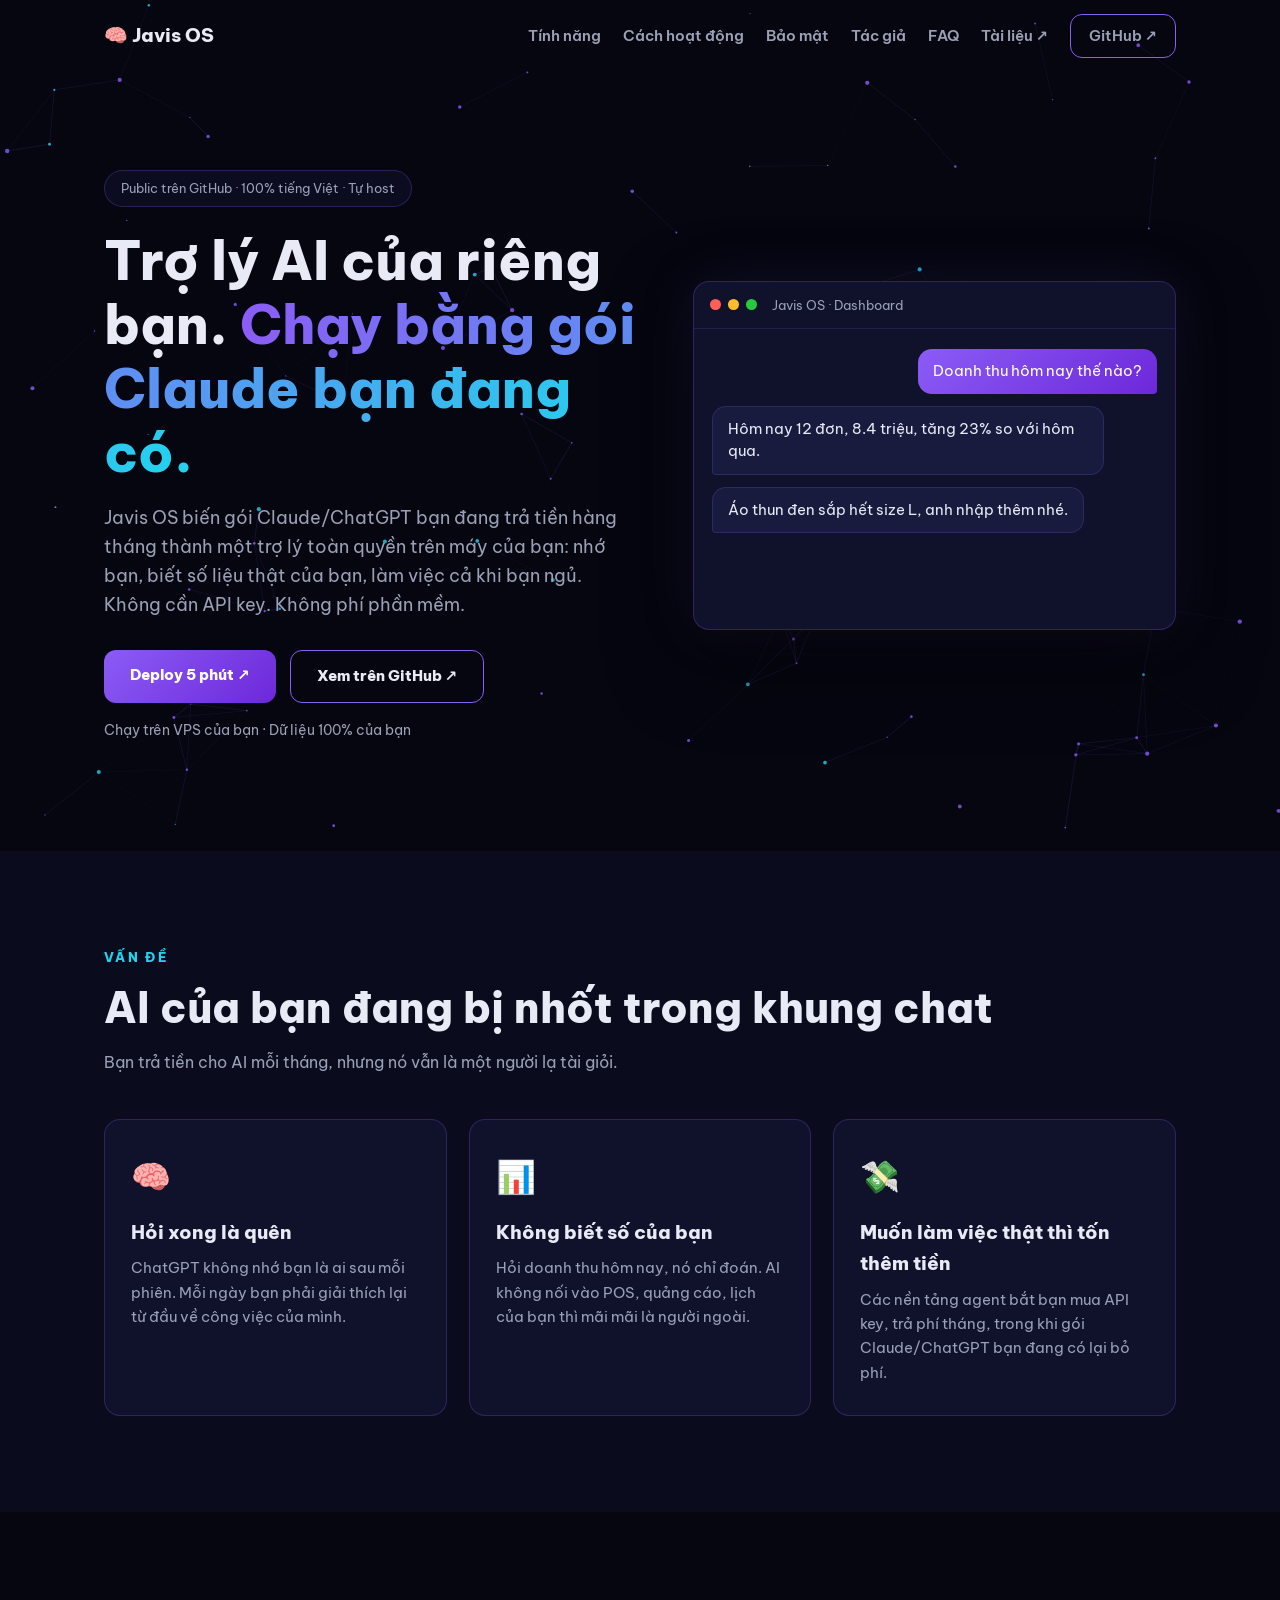
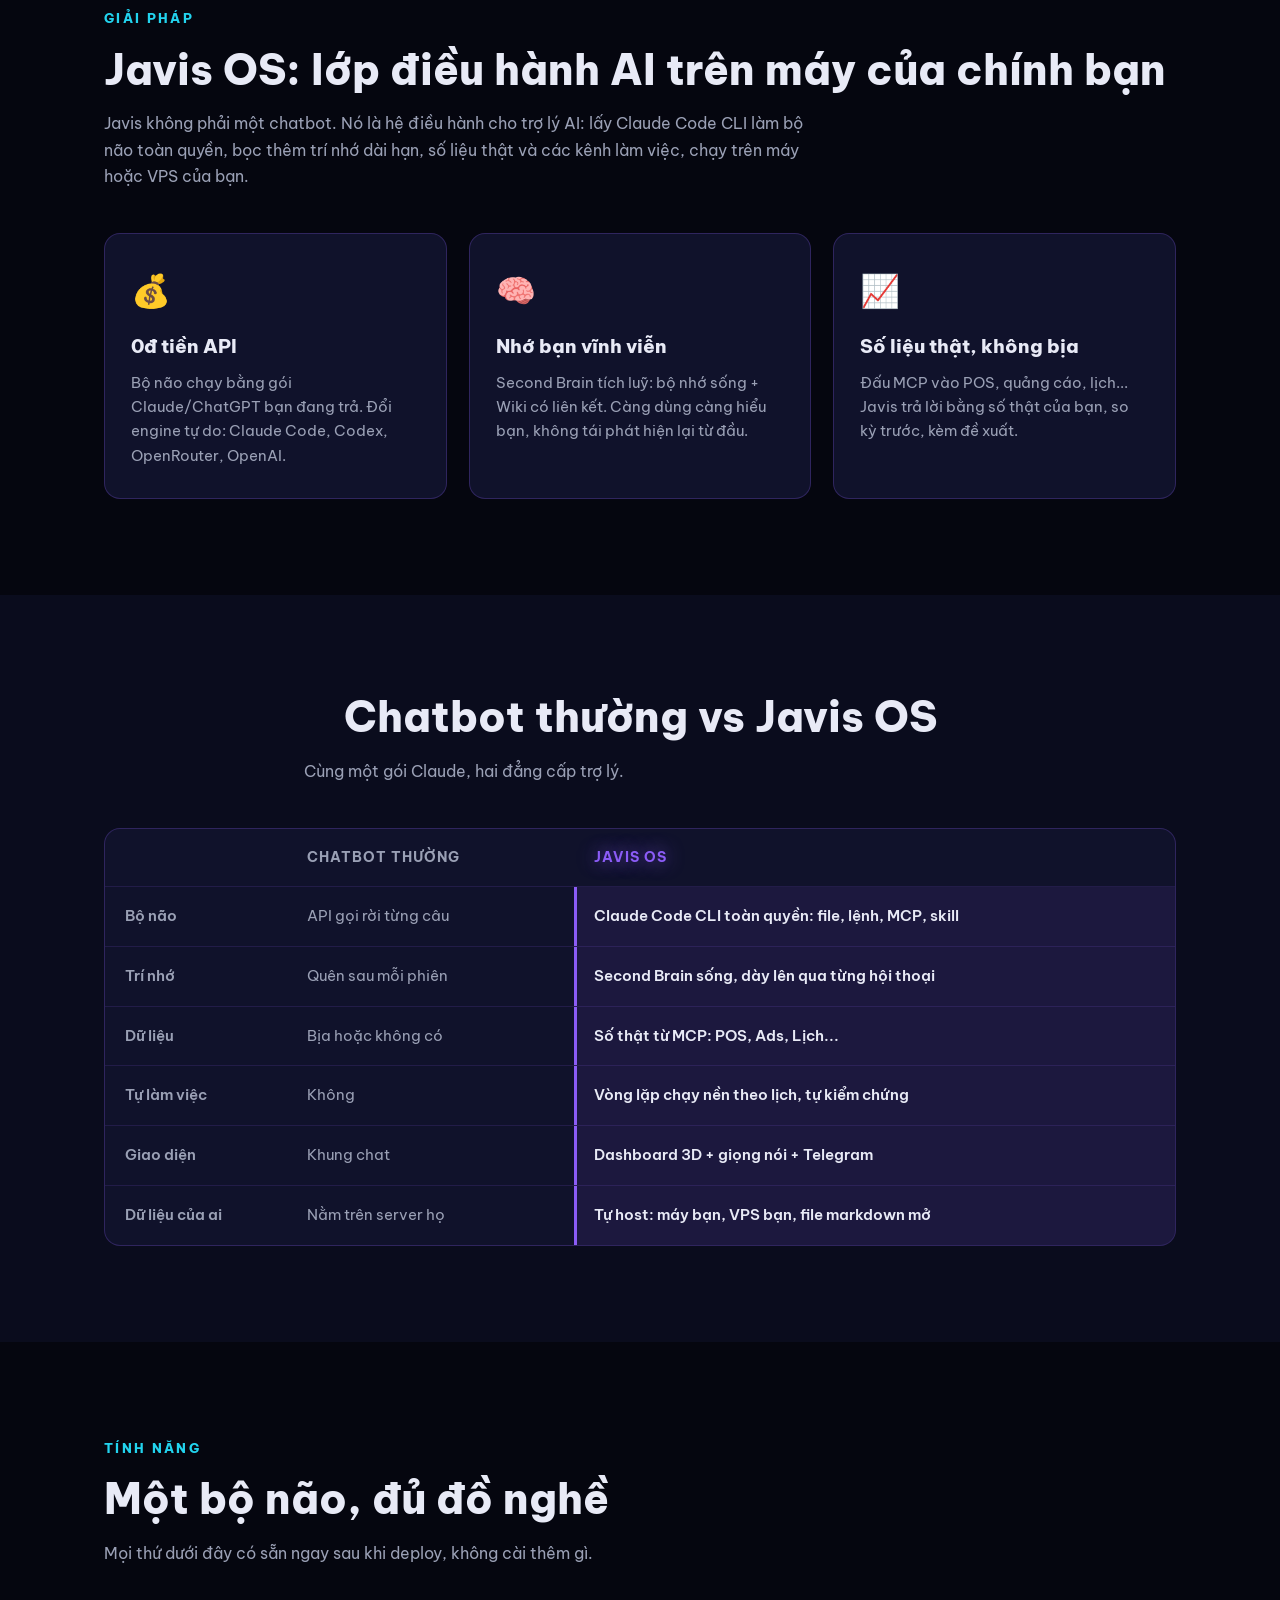
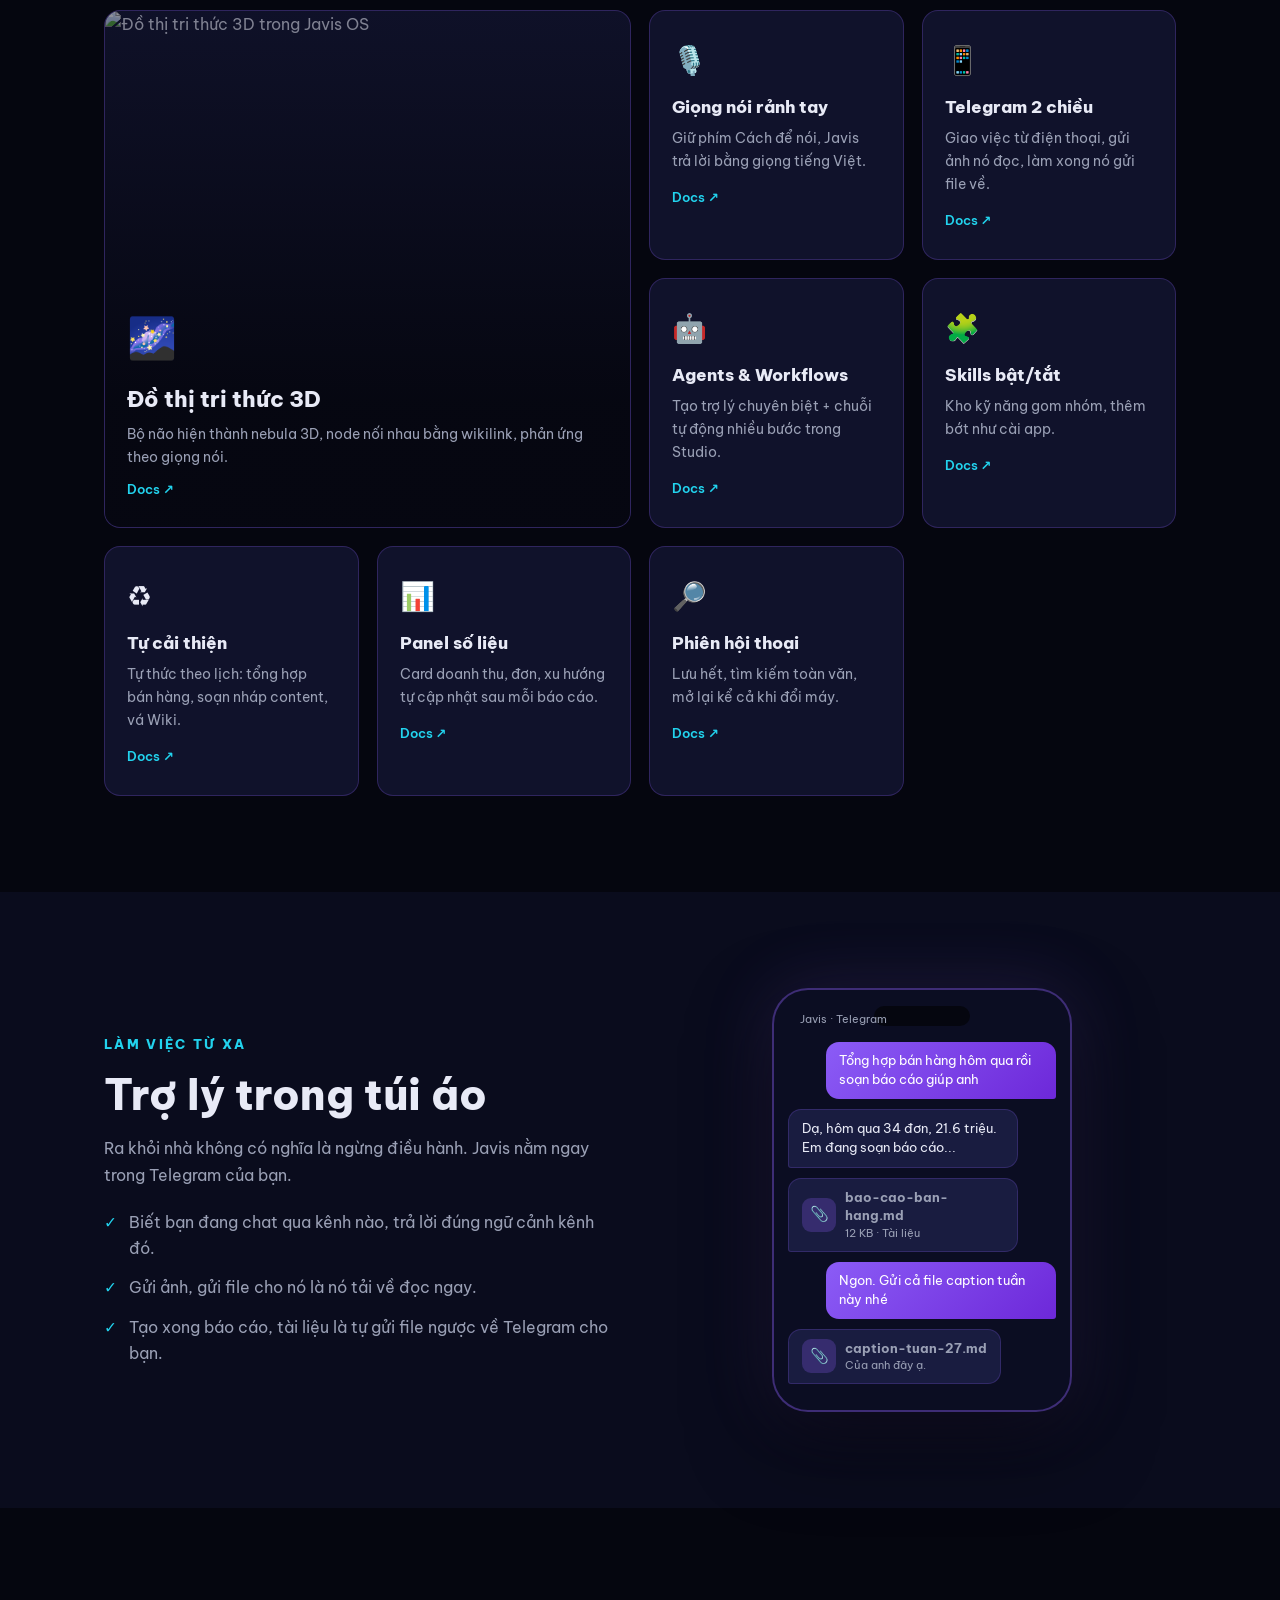
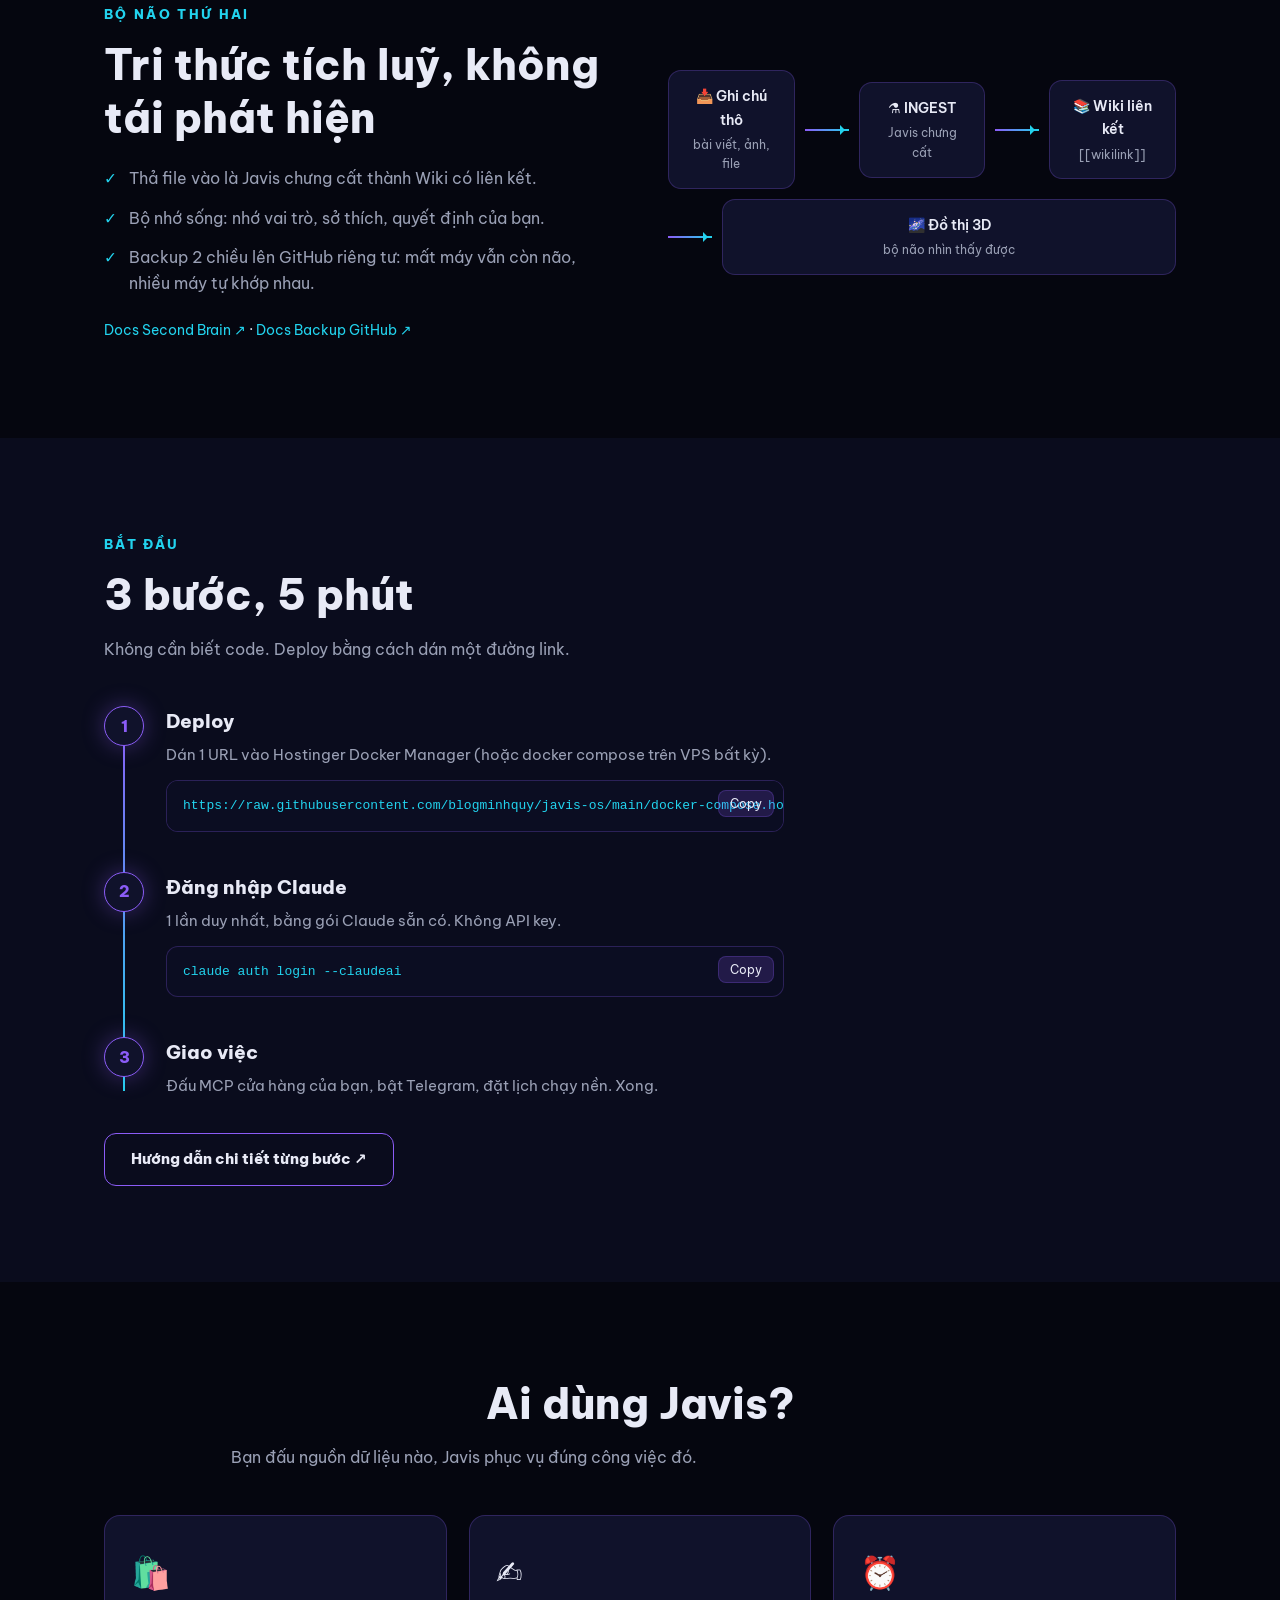
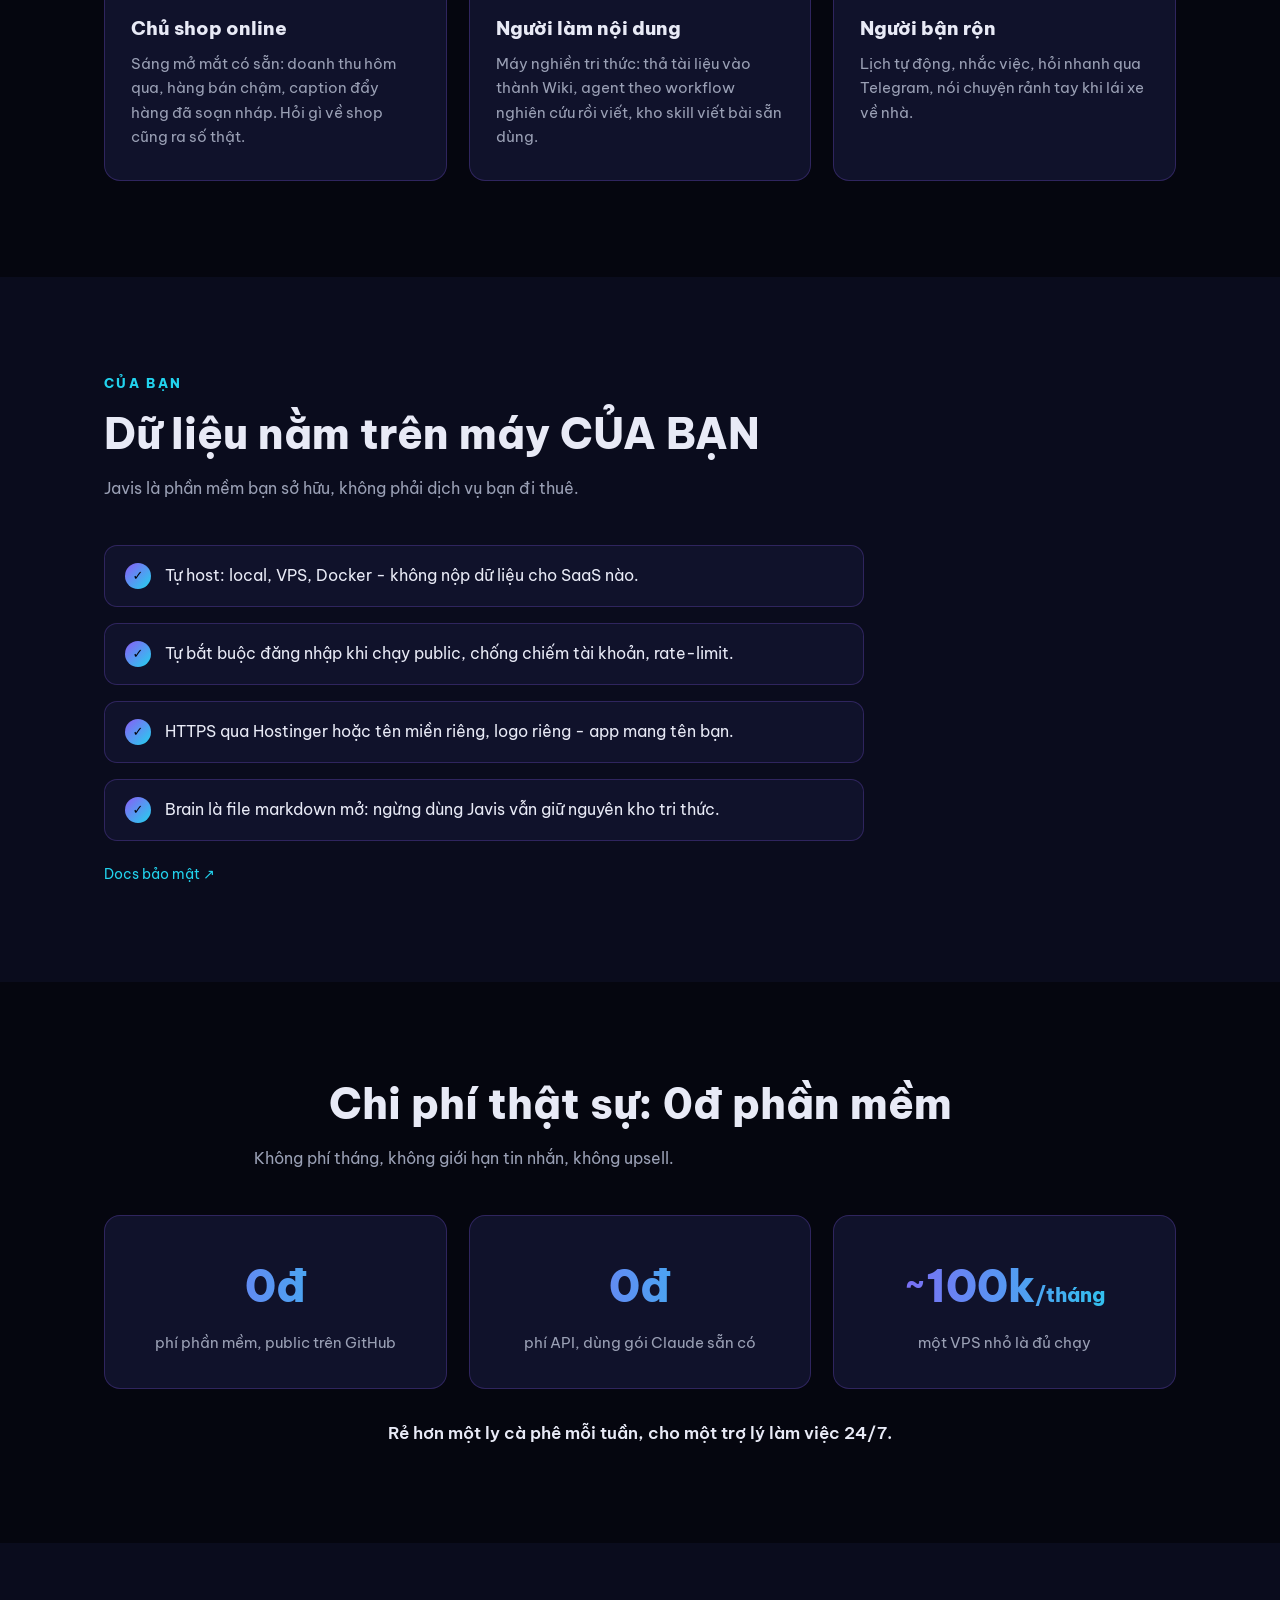
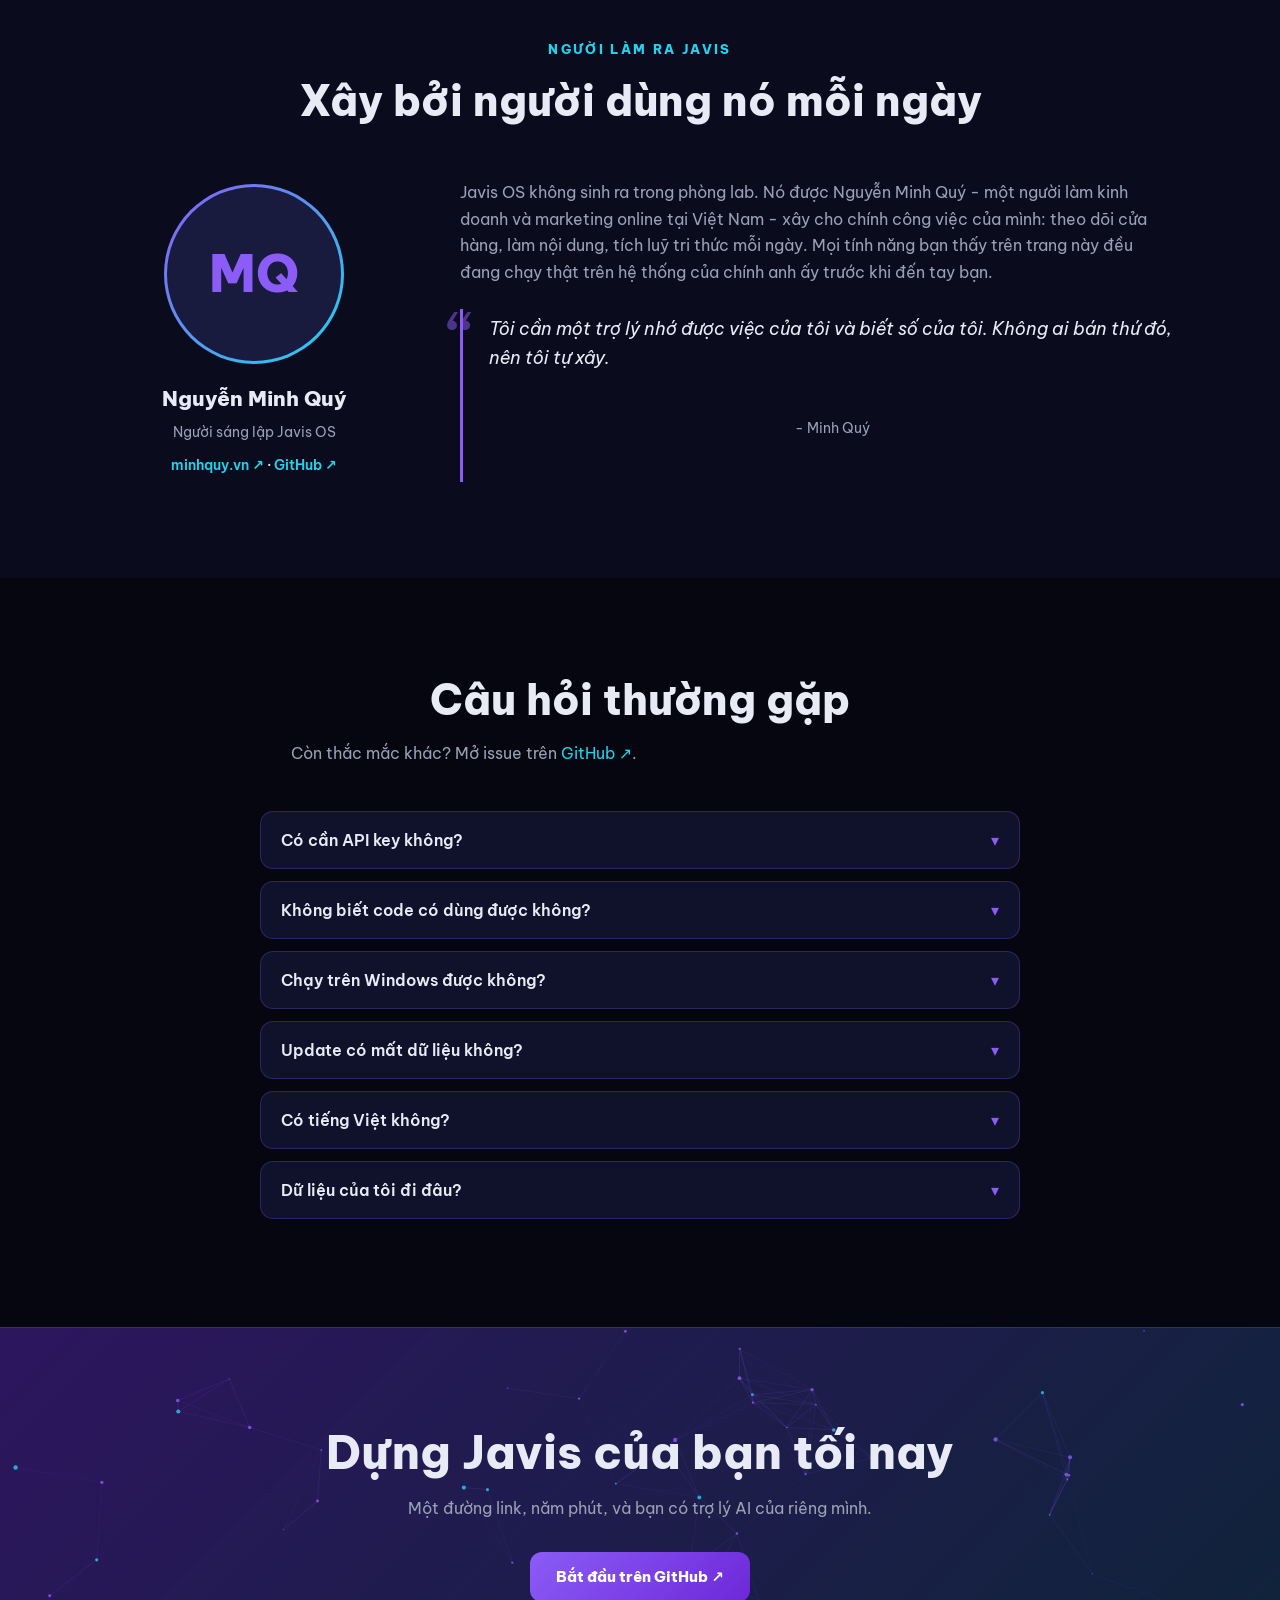
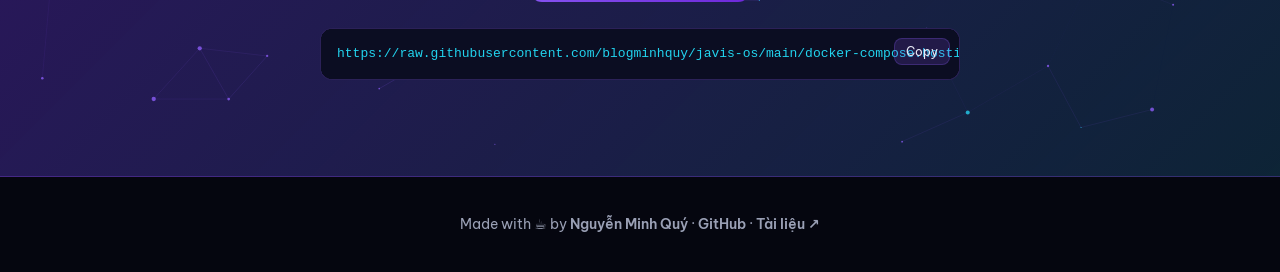
==== website/index.html @ 5740b83c "fix(website): thay ảnh thật - đồ thị tri thức vào bento + chân dung tác giả Ô bento lớn dùng screens" ====
<!DOCTYPE html>
<html lang="vi">
<head>
<meta charset="UTF-8">
<meta name="viewport" content="width=device-width, initial-scale=1">
<title>Javis OS - Trợ lý AI tự host, chạy bằng gói Claude bạn đang có</title>
<meta name="description" content="Trợ lý AI + Second Brain trên máy của bạn: nhớ bạn, báo cáo số liệu thật, làm việc qua Telegram và giọng nói tiếng Việt. Không cần API key. Miễn phí tự host.">
<meta name="author" content="Nguyễn Minh Quý">
<meta property="og:title" content="Javis OS - Trợ lý AI tự host, chạy bằng gói Claude bạn đang có">
<meta property="og:description" content="Trợ lý AI + Second Brain trên máy của bạn: nhớ bạn, báo cáo số liệu thật, làm việc qua Telegram và giọng nói tiếng Việt. Không cần API key.">
<meta property="og:type" content="website">
<meta property="og:image" content="https://statics.pancake.vn/web-media-263/60/16/ba/ca/94174802bcc2b133a14259b5cb9093d18da42c2a175d8bf1ae1aaa1c-w:1028-h:613-l:76335-t:image/jpeg.jpg">
<link rel="icon" href="data:image/svg+xml,<svg xmlns=%22http://www.w3.org/2000/svg%22 viewBox=%220 0 100 100%22><text y=%22.9em%22 font-size=%2290%22>🧠</text></svg>">
<link rel="preconnect" href="https://fonts.googleapis.com">
<link rel="preconnect" href="https://fonts.gstatic.com" crossorigin>
<link href="https://fonts.googleapis.com/css2?family=Be+Vietnam+Pro:wght@400;600;800&display=swap" rel="stylesheet">
<style>
:root{
  --bg:#05060f; --bg2:#0a0c1d; --card:#10122b;
  --vio:#8b5cf6; --vio2:#6d28d9; --cyan:#22d3ee;
  --tx:#e8eaf6; --mut:#9aa0b5;
  --line:rgba(139,92,246,.25);
}
*{margin:0;padding:0;box-sizing:border-box}
html{scroll-behavior:smooth;scroll-padding-top:84px}
body{background:var(--bg);color:var(--tx);font-family:'Be Vietnam Pro',system-ui,sans-serif;font-size:16px;line-height:1.65;overflow-x:hidden}
a{color:var(--cyan);text-decoration:none}
a:hover{text-decoration:underline}
img{max-width:100%}
.wrap{max-width:1120px;margin:0 auto;padding:0 24px}
section{padding:96px 0;position:relative}
.alt{background:var(--bg2)}
.kicker{color:var(--cyan);font-weight:800;font-size:13px;letter-spacing:.18em;text-transform:uppercase;margin-bottom:14px}
h2{font-size:clamp(28px,4vw,42px);font-weight:800;line-height:1.25;margin-bottom:14px}
.lead{color:var(--mut);max-width:720px;margin-bottom:44px}
.center{text-align:center}
.center .lead{margin-left:auto;margin-right:auto}

/* ===== reveal ===== */
.rv{opacity:0;transform:translateY(24px);transition:opacity .7s ease,transform .7s ease;transition-delay:var(--d,0s)}
.rv.in{opacity:1;transform:none}

/* ===== navbar ===== */
nav{position:fixed;top:0;left:0;right:0;z-index:50;transition:background .3s,box-shadow .3s;padding:14px 0}
nav.on{background:rgba(5,6,15,.82);backdrop-filter:blur(14px);box-shadow:0 1px 0 var(--line)}
.nav-in{max-width:1120px;margin:0 auto;padding:0 24px;display:flex;align-items:center;gap:26px}
.logo{font-weight:800;font-size:19px;color:var(--tx);white-space:nowrap}
.logo:hover{text-decoration:none}
.links{display:flex;gap:22px;margin-left:auto;align-items:center}
.links a{color:var(--mut);font-size:14.5px;font-weight:600}
.links a:hover{color:var(--tx);text-decoration:none}
.btn{display:inline-block;padding:13px 26px;border-radius:12px;font-weight:800;font-size:15px;transition:transform .2s,box-shadow .2s;cursor:pointer;border:0}
.btn:hover{text-decoration:none;transform:translateY(-2px)}
.btn-p{background:linear-gradient(135deg,var(--vio),var(--vio2));color:#fff}
.btn-p:hover{box-shadow:0 8px 40px rgba(139,92,246,.45)}
.btn-o{border:1px solid var(--vio);color:var(--tx);background:transparent}
.btn-o:hover{box-shadow:0 0 24px rgba(139,92,246,.3)}
.btn-sm{padding:9px 18px;font-size:14px}
#burger{display:none;margin-left:auto;background:none;border:1px solid var(--line);color:var(--tx);border-radius:10px;padding:8px 12px;font-size:18px;cursor:pointer}

/* ===== hero ===== */
#top{padding:170px 0 110px;overflow:hidden}
#heroCanvas,#ctaCanvas{position:absolute;inset:0;width:100%;height:100%;pointer-events:none}
.hero-grid{display:grid;grid-template-columns:1.05fr .95fr;gap:56px;align-items:center;position:relative}
.badge{display:inline-block;border:1px solid var(--line);border-radius:99px;padding:7px 16px;font-size:13px;color:var(--mut);margin-bottom:22px;background:rgba(16,18,43,.6)}
h1{font-size:clamp(34px,4.6vw,54px);font-weight:800;line-height:1.18;margin-bottom:20px}
h1 em{font-style:normal;background:linear-gradient(90deg,var(--vio),var(--cyan));-webkit-background-clip:text;background-clip:text;color:transparent}
.hero-sub{color:var(--mut);font-size:17.5px;max-width:560px;margin-bottom:30px}
.cta-row{display:flex;gap:14px;flex-wrap:wrap;margin-bottom:16px}
.hero-note{color:var(--mut);font-size:13.5px}

/* chat mock */
.window{background:var(--card);border:1px solid var(--line);border-radius:16px;box-shadow:0 30px 80px rgba(0,0,0,.5),0 0 60px rgba(139,92,246,.12);overflow:hidden}
.win-bar{display:flex;gap:7px;padding:13px 16px;border-bottom:1px solid rgba(139,92,246,.15);align-items:center}
.dot{width:11px;height:11px;border-radius:50%}
.win-title{margin-left:8px;font-size:12.5px;color:var(--mut)}
.win-body{padding:20px 18px;min-height:300px;display:flex;flex-direction:column;gap:12px}
.msg{max-width:88%;padding:11px 15px;border-radius:14px;font-size:14.5px;line-height:1.55}
.msg.user{align-self:flex-end;background:linear-gradient(135deg,var(--vio),var(--vio2));color:#fff;border-bottom-right-radius:4px}
.msg.bot{align-self:flex-start;background:#181b3d;border:1px solid rgba(139,92,246,.2);border-bottom-left-radius:4px}
.caret{display:inline-block;width:2px;height:1em;background:var(--cyan);vertical-align:-2px;animation:blink 1s steps(1) infinite}
@keyframes blink{50%{opacity:0}}

/* ===== pain / solution cards ===== */
.grid3{display:grid;grid-template-columns:repeat(3,1fr);gap:22px}
.card{background:var(--card);border:1px solid var(--line);border-radius:16px;padding:30px 26px;transition:transform .25s,box-shadow .25s,border-color .25s}
.card:hover{transform:translateY(-6px);box-shadow:0 0 40px rgba(139,92,246,.25);border-color:rgba(139,92,246,.55)}
.card .ico{font-size:32px;display:block;margin-bottom:14px}
.card h3{font-size:19px;font-weight:800;margin-bottom:8px}
.card p{color:var(--mut);font-size:14.8px}

/* ===== compare table ===== */
.tbl-wrap{overflow-x:auto;border:1px solid var(--line);border-radius:16px;background:var(--card)}
table{width:100%;border-collapse:collapse;min-width:640px}
th,td{padding:17px 20px;text-align:left;font-size:15px;border-bottom:1px solid rgba(139,92,246,.14);vertical-align:top}
tr:last-child td{border-bottom:0}
th{font-size:14px;color:var(--mut);text-transform:uppercase;letter-spacing:.08em}
td:first-child{color:var(--mut);font-weight:600;width:17%}
td.old{color:var(--mut)}
td.new{color:var(--tx);font-weight:600;background:rgba(139,92,246,.09);box-shadow:inset 3px 0 0 var(--vio)}
th.new{color:var(--vio);text-shadow:0 0 18px rgba(139,92,246,.8)}

/* ===== bento ===== */
.bento{display:grid;grid-template-columns:repeat(4,1fr);gap:18px}
.feature{position:relative;background:var(--card);border:1px solid var(--line);border-radius:16px;padding:26px 22px;overflow:hidden;transition:transform .25s,box-shadow .25s,border-color .25s}
.feature:hover{transform:translateY(-5px);border-color:rgba(139,92,246,.55);box-shadow:0 0 40px rgba(139,92,246,.22)}
.feature.big{grid-column:span 2;grid-row:span 2;display:flex;flex-direction:column;justify-content:flex-end;min-height:340px}
.feature .ico{font-size:28px;display:block;margin-bottom:10px}
.feature.big .ico{font-size:40px}
.feature h3{font-size:17px;font-weight:800;margin-bottom:6px}
.feature.big h3{font-size:22px}
.feature p{color:var(--mut);font-size:14px;margin-bottom:10px}
.feature a{font-size:13px;font-weight:600}
.feature.big .bento-img{position:absolute;inset:0;width:100%;height:100%;object-fit:cover;opacity:.6;transition:opacity .4s,transform .6s;pointer-events:none}
.feature.big:hover .bento-img{opacity:.8;transform:scale(1.04)}
.feature.big .bento-shade{position:absolute;inset:0;background:linear-gradient(180deg,rgba(5,6,15,.1),rgba(5,6,15,.93) 76%);pointer-events:none}
.feature.big>*{position:relative}

/* ===== telegram ===== */
.split{display:grid;grid-template-columns:1fr 1fr;gap:56px;align-items:center}
.checks{list-style:none;display:flex;flex-direction:column;gap:14px;margin-top:22px}
.checks li{display:flex;gap:12px;color:var(--mut);font-size:15.5px}
.checks .ck{color:var(--cyan);font-weight:800}
.phone{width:300px;margin:0 auto;background:#0b0d22;border:2px solid rgba(139,92,246,.4);border-radius:36px;padding:52px 14px 26px;position:relative;box-shadow:0 30px 80px rgba(0,0,0,.55),0 0 70px rgba(139,92,246,.18)}
.phone::before{content:"";position:absolute;top:16px;left:50%;transform:translateX(-50%);width:96px;height:20px;background:#05060f;border-radius:12px}
.phone-head{position:absolute;top:20px;left:26px;font-size:11px;color:var(--mut)}
.bubbles{display:flex;flex-direction:column;gap:10px;min-height:330px}
.bubble{max-width:86%;padding:9px 13px;border-radius:13px;font-size:13px;line-height:1.5;opacity:0;transform:translateY(14px);transition:opacity .5s,transform .5s}
.bubble.you{align-self:flex-end;background:linear-gradient(135deg,var(--vio),var(--vio2));color:#fff;border-bottom-right-radius:3px}
.bubble.javis{align-self:flex-start;background:#191c40;border:1px solid rgba(139,92,246,.22);border-bottom-left-radius:3px}
.bubble.file{display:flex;align-items:center;gap:9px}
.bubble.file .fico{width:34px;height:34px;border-radius:9px;background:rgba(139,92,246,.25);display:flex;align-items:center;justify-content:center;font-size:15px;flex-shrink:0}
.bubble.file b{font-size:12.5px;display:block}
.bubble.file span{font-size:11px;color:var(--mut)}
.in .bubble{opacity:1;transform:none}
.in .bubble:nth-child(1){transition-delay:.1s}
.in .bubble:nth-child(2){transition-delay:.7s}
.in .bubble:nth-child(3){transition-delay:1.3s}
.in .bubble:nth-child(4){transition-delay:1.9s}
.in .bubble:nth-child(5){transition-delay:2.5s}

/* ===== brain flow ===== */
.flow{display:flex;align-items:center;gap:10px;flex-wrap:wrap}
.node{background:var(--card);border:1px solid var(--line);border-radius:13px;padding:14px 18px;font-size:14px;font-weight:600;text-align:center;flex:1;min-width:120px}
.node small{display:block;color:var(--mut);font-weight:400;font-size:12px;margin-top:3px}
.arrow{width:44px;height:2px;position:relative;flex-shrink:0;background:linear-gradient(90deg,var(--vio),var(--cyan),var(--vio));background-size:200% 100%;animation:dash 2.2s linear infinite}
.arrow::after{content:"";position:absolute;right:-1px;top:-4px;border:5px solid transparent;border-left-color:var(--cyan)}
@keyframes dash{to{background-position:-200% 0}}

/* ===== timeline ===== */
.steps{list-style:none;position:relative;max-width:680px}
.steps::before{content:"";position:absolute;left:19px;top:8px;bottom:8px;width:2px;background:rgba(139,92,246,.18)}
.steps .line{position:absolute;left:19px;top:8px;width:2px;background:linear-gradient(180deg,var(--vio),var(--cyan));height:0;transition:height 1.4s ease}
.steps.in .line{height:calc(100% - 16px)}
.steps li{position:relative;padding:0 0 40px 62px}
.steps li:last-child{padding-bottom:0}
.stepnum{position:absolute;left:0;top:0;width:40px;height:40px;border-radius:50%;background:var(--card);border:1px solid var(--vio);display:flex;align-items:center;justify-content:center;font-weight:800;color:var(--vio);box-shadow:0 0 22px rgba(139,92,246,.35)}
.steps h3{font-size:19px;font-weight:800;margin-bottom:6px}
.steps p{color:var(--mut);font-size:15px;margin-bottom:12px}
pre{background:#0b0d22;border:1px solid var(--line);border-radius:12px;padding:14px 52px 14px 16px;font-size:13px;overflow-x:auto;position:relative;font-family:ui-monospace,Consolas,monospace;color:var(--cyan)}
.copy-btn{position:absolute;top:9px;right:9px;background:rgba(139,92,246,.18);border:1px solid var(--line);color:var(--tx);border-radius:8px;padding:5px 11px;font-size:12px;cursor:pointer;font-family:'Be Vietnam Pro',sans-serif}
.copy-btn:hover{background:rgba(139,92,246,.35)}

/* ===== security ===== */
.seclist{list-style:none;max-width:760px;display:flex;flex-direction:column;gap:16px}
.seclist li{display:flex;gap:14px;align-items:flex-start;background:var(--card);border:1px solid var(--line);border-radius:13px;padding:17px 20px;font-size:15.5px}
.seclist .ck{width:26px;height:26px;border-radius:50%;background:linear-gradient(135deg,var(--vio),var(--cyan));display:flex;align-items:center;justify-content:center;font-size:13px;font-weight:800;color:#05060f;flex-shrink:0}

/* ===== cost ===== */
.stats{display:grid;grid-template-columns:repeat(3,1fr);gap:22px;margin-bottom:30px}
.stat{background:var(--card);border:1px solid var(--line);border-radius:16px;padding:34px 24px;text-align:center}
.stat .num{font-size:44px;font-weight:800;background:linear-gradient(90deg,var(--vio),var(--cyan));-webkit-background-clip:text;background-clip:text;color:transparent;display:block;margin-bottom:8px}
.stat p{color:var(--mut);font-size:14.5px}
.cost-end{color:var(--tx);font-weight:600;font-size:17px;text-align:center}

/* ===== author ===== */
.author-grid{display:grid;grid-template-columns:300px 1fr;gap:56px;align-items:center}
.avatar{width:180px;height:180px;border-radius:50%;margin:0 auto 18px;position:relative;background:linear-gradient(135deg,var(--vio),var(--cyan));padding:3px;transition:transform .3s}
.avatar:hover{transform:rotate(2deg) scale(1.02)}
.avatar .ph{width:100%;height:100%;border-radius:50%;background:#181b3d;display:flex;align-items:center;justify-content:center;font-size:52px;font-weight:800;color:var(--vio);overflow:hidden}
.avatar img{width:100%;height:100%;border-radius:50%;object-fit:cover;position:absolute;inset:3px;width:calc(100% - 6px);height:calc(100% - 6px)}
.author-side{text-align:center}
.author-side .name{font-size:21px;font-weight:800}
.author-side .role{color:var(--mut);font-size:14px;margin:4px 0 10px}
.author-side .alinks{font-size:14px;font-weight:600}
.author-txt p{color:var(--mut);font-size:16px;margin-bottom:24px}
blockquote{position:relative;padding:6px 0 6px 26px;border-left:3px solid var(--vio);font-style:italic;font-size:17.5px;color:var(--tx)}
blockquote::before{content:"\201C";position:absolute;left:-14px;top:-30px;font-size:74px;color:var(--vio);opacity:.5;font-style:normal}
blockquote footer{margin-top:8px;font-style:normal;font-size:14px;color:var(--mut)}

/* ===== faq ===== */
.faq{max-width:760px;margin:0 auto}
.qa{background:var(--card);border:1px solid var(--line);border-radius:13px;margin-bottom:12px;overflow:hidden}
.faq-q{width:100%;background:none;border:0;color:var(--tx);font-family:inherit;font-size:16px;font-weight:600;text-align:left;padding:18px 20px;cursor:pointer;display:flex;justify-content:space-between;gap:14px;align-items:center}
.faq-q .ar{transition:transform .3s;color:var(--vio);flex-shrink:0}
.qa.open .faq-q .ar{transform:rotate(180deg)}
.faq-a{max-height:0;overflow:hidden;transition:max-height .4s ease}
.faq-a p{padding:0 20px 18px;color:var(--mut);font-size:15px}
.qa.open .faq-a{max-height:220px}

/* ===== final cta ===== */
.final{position:relative;background:linear-gradient(135deg,rgba(109,40,217,.35),rgba(34,211,238,.12)),var(--bg2);border-top:1px solid var(--line);border-bottom:1px solid var(--line);overflow:hidden;text-align:center}
.final .wrap{position:relative}
.final h2{font-size:clamp(30px,4.4vw,46px)}
.final .lead{margin:0 auto 30px}
.final pre{max-width:640px;margin:26px auto 0;text-align:left}

/* ===== footer ===== */
footer{padding:36px 0;text-align:center;color:var(--mut);font-size:14px}
footer a{color:var(--mut);font-weight:600}
footer a:hover{color:var(--tx)}

/* ===== responsive ===== */
@media(max-width:980px){
  .hero-grid,.split,.author-grid{grid-template-columns:1fr;gap:44px}
  .bento{grid-template-columns:repeat(2,1fr)}
  .grid3,.stats{grid-template-columns:1fr}
  .links{display:none;position:absolute;top:60px;right:24px;background:var(--card);border:1px solid var(--line);border-radius:14px;padding:18px 22px;flex-direction:column;align-items:flex-start;gap:14px}
  .links.show{display:flex}
  #burger{display:block}
  section{padding:64px 0}
  #top{padding:130px 0 70px}
  .flow{flex-direction:column;align-items:stretch}
  .arrow{width:2px;height:34px;margin:0 auto;background:linear-gradient(180deg,var(--vio),var(--cyan),var(--vio));background-size:100% 200%;animation:dashv 2.2s linear infinite}
  .arrow::after{right:-4px;top:auto;bottom:-1px;border:5px solid transparent;border-top-color:var(--cyan);border-left-color:transparent}
  @keyframes dashv{to{background-position:0 -200%}}
}
@media(max-width:560px){
  .bento{grid-template-columns:1fr}
  .feature.big{grid-column:span 1;grid-row:span 1;min-height:260px}
  .phone{width:min(280px,86vw)}
  .cta-row .btn{width:100%;text-align:center}
}
@media(prefers-reduced-motion:reduce){
  *,*::before,*::after{animation:none!important;transition:none!important}
  .rv{opacity:1;transform:none}
  .bubble{opacity:1;transform:none}
  .steps .line{height:calc(100% - 16px)}
}
</style>
</head>
<body>

<nav id="nav">
  <div class="nav-in">
    <a class="logo" href="#top">🧠 Javis OS</a>
    <button id="burger" aria-label="Menu">☰</button>
    <div class="links" id="navLinks">
      <a href="#features">Tính năng</a>
      <a href="#how">Cách hoạt động</a>
      <a href="#security">Bảo mật</a>
      <a href="#author">Tác giả</a>
      <a href="#faq">FAQ</a>
      <a href="https://github.com/blogminhquy/javis-os/blob/main/docs/README.md" target="_blank" rel="noopener">Tài liệu ↗</a>
      <a class="btn btn-o btn-sm" href="https://github.com/blogminhquy/javis-os" target="_blank" rel="noopener">GitHub ↗</a>
    </div>
  </div>
</nav>

<!-- 1. HERO -->
<section id="top">
  <canvas id="heroCanvas"></canvas>
  <div class="wrap">
    <div class="hero-grid">
      <div>
        <span class="badge">Public trên GitHub · 100% tiếng Việt · Tự host</span>
        <h1>Trợ lý AI của riêng bạn. <em>Chạy bằng gói Claude bạn đang có.</em></h1>
        <p class="hero-sub">Javis OS biến gói Claude/ChatGPT bạn đang trả tiền hàng tháng thành một trợ lý toàn quyền trên máy của bạn: nhớ bạn, biết số liệu thật của bạn, làm việc cả khi bạn ngủ. Không cần API key. Không phí phần mềm.</p>
        <div class="cta-row">
          <a class="btn btn-p" href="https://github.com/blogminhquy/javis-os/blob/main/DEPLOY.md" target="_blank" rel="noopener">Deploy 5 phút ↗</a>
          <a class="btn btn-o" href="https://github.com/blogminhquy/javis-os" target="_blank" rel="noopener">Xem trên GitHub ↗</a>
        </div>
        <p class="hero-note">Chạy trên VPS của bạn · Dữ liệu 100% của bạn</p>
      </div>
      <div class="window rv">
        <div class="win-bar">
          <span class="dot" style="background:#ff5f57"></span>
          <span class="dot" style="background:#febc2e"></span>
          <span class="dot" style="background:#28c840"></span>
          <span class="win-title">Javis OS · Dashboard</span>
        </div>
        <div class="win-body" id="chatDemo"></div>
      </div>
    </div>
  </div>
</section>

<!-- 2. PAIN -->
<section id="pain" class="alt">
  <div class="wrap">
    <p class="kicker rv">Vấn đề</p>
    <h2 class="rv">AI của bạn đang bị nhốt trong khung chat</h2>
    <p class="lead rv">Bạn trả tiền cho AI mỗi tháng, nhưng nó vẫn là một người lạ tài giỏi.</p>
    <div class="grid3">
      <div class="card rv" style="--d:.05s"><span class="ico">🧠</span><h3>Hỏi xong là quên</h3><p>ChatGPT không nhớ bạn là ai sau mỗi phiên. Mỗi ngày bạn phải giải thích lại từ đầu về công việc của mình.</p></div>
      <div class="card rv" style="--d:.15s"><span class="ico">📊</span><h3>Không biết số của bạn</h3><p>Hỏi doanh thu hôm nay, nó chỉ đoán. AI không nối vào POS, quảng cáo, lịch của bạn thì mãi mãi là người ngoài.</p></div>
      <div class="card rv" style="--d:.25s"><span class="ico">💸</span><h3>Muốn làm việc thật thì tốn thêm tiền</h3><p>Các nền tảng agent bắt bạn mua API key, trả phí tháng, trong khi gói Claude/ChatGPT bạn đang có lại bỏ phí.</p></div>
    </div>
  </div>
</section>

<!-- 3. SOLUTION -->
<section id="solution">
  <div class="wrap">
    <p class="kicker rv">Giải pháp</p>
    <h2 class="rv">Javis OS: lớp điều hành AI trên máy của chính bạn</h2>
    <p class="lead rv">Javis không phải một chatbot. Nó là hệ điều hành cho trợ lý AI: lấy Claude Code CLI làm bộ não toàn quyền, bọc thêm trí nhớ dài hạn, số liệu thật và các kênh làm việc, chạy trên máy hoặc VPS của bạn.</p>
    <div class="grid3">
      <div class="card rv" style="--d:.05s"><span class="ico">💰</span><h3>0đ tiền API</h3><p>Bộ não chạy bằng gói Claude/ChatGPT bạn đang trả. Đổi engine tự do: Claude Code, Codex, OpenRouter, OpenAI.</p></div>
      <div class="card rv" style="--d:.15s"><span class="ico">🧠</span><h3>Nhớ bạn vĩnh viễn</h3><p>Second Brain tích luỹ: bộ nhớ sống + Wiki có liên kết. Càng dùng càng hiểu bạn, không tái phát hiện lại từ đầu.</p></div>
      <div class="card rv" style="--d:.25s"><span class="ico">📈</span><h3>Số liệu thật, không bịa</h3><p>Đấu MCP vào POS, quảng cáo, lịch... Javis trả lời bằng số thật của bạn, so kỳ trước, kèm đề xuất.</p></div>
    </div>
  </div>
</section>

<!-- 4. COMPARE -->
<section id="compare" class="alt">
  <div class="wrap">
    <h2 class="rv center">Chatbot thường vs Javis OS</h2>
    <p class="lead rv center">Cùng một gói Claude, hai đẳng cấp trợ lý.</p>
    <div class="tbl-wrap rv">
      <table>
        <thead><tr><th></th><th>Chatbot thường</th><th class="new">Javis OS</th></tr></thead>
        <tbody>
          <tr class="rv" style="--d:.05s"><td>Bộ não</td><td class="old">API gọi rời từng câu</td><td class="new">Claude Code CLI toàn quyền: file, lệnh, MCP, skill</td></tr>
          <tr class="rv" style="--d:.1s"><td>Trí nhớ</td><td class="old">Quên sau mỗi phiên</td><td class="new">Second Brain sống, dày lên qua từng hội thoại</td></tr>
          <tr class="rv" style="--d:.15s"><td>Dữ liệu</td><td class="old">Bịa hoặc không có</td><td class="new">Số thật từ MCP: POS, Ads, Lịch...</td></tr>
          <tr class="rv" style="--d:.2s"><td>Tự làm việc</td><td class="old">Không</td><td class="new">Vòng lặp chạy nền theo lịch, tự kiểm chứng</td></tr>
          <tr class="rv" style="--d:.25s"><td>Giao diện</td><td class="old">Khung chat</td><td class="new">Dashboard 3D + giọng nói + Telegram</td></tr>
          <tr class="rv" style="--d:.3s"><td>Dữ liệu của ai</td><td class="old">Nằm trên server họ</td><td class="new">Tự host: máy bạn, VPS bạn, file markdown mở</td></tr>
        </tbody>
      </table>
    </div>
  </div>
</section>

<!-- 5. BENTO FEATURES -->
<section id="features">
  <div class="wrap">
    <p class="kicker rv">Tính năng</p>
    <h2 class="rv">Một bộ não, đủ đồ nghề</h2>
    <p class="lead rv">Mọi thứ dưới đây có sẵn ngay sau khi deploy, không cài thêm gì.</p>
    <div class="bento">
      <div class="feature big rv"><img class="bento-img" src="https://statics.pancake.vn/web-media-263/60/16/ba/ca/94174802bcc2b133a14259b5cb9093d18da42c2a175d8bf1ae1aaa1c-w:1028-h:613-l:76335-t:image/jpeg.jpg" alt="Đồ thị tri thức 3D trong Javis OS" loading="lazy"><span class="bento-shade"></span><span class="ico">🌌</span><h3>Đồ thị tri thức 3D</h3><p>Bộ não hiện thành nebula 3D, node nối nhau bằng wikilink, phản ứng theo giọng nói.</p><a href="https://github.com/blogminhquy/javis-os/blob/main/docs/03-do-thi-tri-thuc-3d.md" target="_blank" rel="noopener">Docs ↗</a></div>
      <div class="feature rv" style="--d:.05s"><span class="ico">🎙️</span><h3>Giọng nói rảnh tay</h3><p>Giữ phím Cách để nói, Javis trả lời bằng giọng tiếng Việt.</p><a href="https://github.com/blogminhquy/javis-os/blob/main/docs/02-tro-chuyen-va-giong-noi.md" target="_blank" rel="noopener">Docs ↗</a></div>
      <div class="feature rv" style="--d:.1s"><span class="ico">📱</span><h3>Telegram 2 chiều</h3><p>Giao việc từ điện thoại, gửi ảnh nó đọc, làm xong nó gửi file về.</p><a href="https://github.com/blogminhquy/javis-os/blob/main/docs/11-telegram.md" target="_blank" rel="noopener">Docs ↗</a></div>
      <div class="feature rv" style="--d:.15s"><span class="ico">🤖</span><h3>Agents &amp; Workflows</h3><p>Tạo trợ lý chuyên biệt + chuỗi tự động nhiều bước trong Studio.</p><a href="https://github.com/blogminhquy/javis-os/blob/main/docs/07-agents-va-workflows.md" target="_blank" rel="noopener">Docs ↗</a></div>
      <div class="feature rv" style="--d:.2s"><span class="ico">🧩</span><h3>Skills bật/tắt</h3><p>Kho kỹ năng gom nhóm, thêm bớt như cài app.</p><a href="https://github.com/blogminhquy/javis-os/blob/main/docs/06-skills.md" target="_blank" rel="noopener">Docs ↗</a></div>
      <div class="feature rv" style="--d:.25s"><span class="ico">♻️</span><h3>Tự cải thiện</h3><p>Tự thức theo lịch: tổng hợp bán hàng, soạn nháp content, vá Wiki.</p><a href="https://github.com/blogminhquy/javis-os/blob/main/docs/08-tu-cai-thien.md" target="_blank" rel="noopener">Docs ↗</a></div>
      <div class="feature rv" style="--d:.3s"><span class="ico">📊</span><h3>Panel số liệu</h3><p>Card doanh thu, đơn, xu hướng tự cập nhật sau mỗi báo cáo.</p><a href="https://github.com/blogminhquy/javis-os/blob/main/docs/09-mcp-va-so-lieu.md" target="_blank" rel="noopener">Docs ↗</a></div>
      <div class="feature rv" style="--d:.35s"><span class="ico">🔎</span><h3>Phiên hội thoại</h3><p>Lưu hết, tìm kiếm toàn văn, mở lại kể cả khi đổi máy.</p><a href="https://github.com/blogminhquy/javis-os/blob/main/docs/04-phien-hoi-thoai.md" target="_blank" rel="noopener">Docs ↗</a></div>
    </div>
  </div>
</section>

<!-- 6. TELEGRAM -->
<section id="telegram" class="alt">
  <div class="wrap">
    <div class="split">
      <div>
        <p class="kicker rv">Làm việc từ xa</p>
        <h2 class="rv">Trợ lý trong túi áo</h2>
        <p class="lead rv" style="margin-bottom:0">Ra khỏi nhà không có nghĩa là ngừng điều hành. Javis nằm ngay trong Telegram của bạn.</p>
        <ul class="checks">
          <li class="rv" style="--d:.05s"><span class="ck">✓</span>Biết bạn đang chat qua kênh nào, trả lời đúng ngữ cảnh kênh đó.</li>
          <li class="rv" style="--d:.15s"><span class="ck">✓</span>Gửi ảnh, gửi file cho nó là nó tải về đọc ngay.</li>
          <li class="rv" style="--d:.25s"><span class="ck">✓</span>Tạo xong báo cáo, tài liệu là tự gửi file ngược về Telegram cho bạn.</li>
        </ul>
      </div>
      <div class="rv" data-replay="1" id="phoneWrap">
        <div class="phone">
          <span class="phone-head">Javis · Telegram</span>
          <div class="bubbles">
            <div class="bubble you">Tổng hợp bán hàng hôm qua rồi soạn báo cáo giúp anh</div>
            <div class="bubble javis">Dạ, hôm qua 34 đơn, 21.6 triệu. Em đang soạn báo cáo...</div>
            <div class="bubble javis file"><span class="fico">📎</span><span><b>bao-cao-ban-hang.md</b><span>12 KB · Tài liệu</span></span></div>
            <div class="bubble you">Ngon. Gửi cả file caption tuần này nhé</div>
            <div class="bubble javis file"><span class="fico">📎</span><span><b>caption-tuan-27.md</b><span>Của anh đây ạ.</span></span></div>
          </div>
        </div>
      </div>
    </div>
  </div>
</section>

<!-- 7. SECOND BRAIN -->
<section id="brain">
  <div class="wrap">
    <div class="split">
      <div>
        <p class="kicker rv">Bộ não thứ hai</p>
        <h2 class="rv">Tri thức tích luỹ, không tái phát hiện</h2>
        <ul class="checks">
          <li class="rv" style="--d:.05s"><span class="ck">✓</span>Thả file vào là Javis chưng cất thành Wiki có liên kết.</li>
          <li class="rv" style="--d:.15s"><span class="ck">✓</span>Bộ nhớ sống: nhớ vai trò, sở thích, quyết định của bạn.</li>
          <li class="rv" style="--d:.25s"><span class="ck">✓</span>Backup 2 chiều lên GitHub riêng tư: mất máy vẫn còn não, nhiều máy tự khớp nhau.</li>
        </ul>
        <p style="margin-top:22px;font-size:14px"><a href="https://github.com/blogminhquy/javis-os/blob/main/docs/13-second-brain-bo-nho-wiki.md" target="_blank" rel="noopener">Docs Second Brain ↗</a> · <a href="https://github.com/blogminhquy/javis-os/blob/main/docs/18-sao-luu-github.md" target="_blank" rel="noopener">Docs Backup GitHub ↗</a></p>
      </div>
      <div class="rv">
        <div class="flow">
          <div class="node">📥 Ghi chú thô<small>bài viết, ảnh, file</small></div>
          <div class="arrow"></div>
          <div class="node">⚗️ INGEST<small>Javis chưng cất</small></div>
          <div class="arrow"></div>
          <div class="node">📚 Wiki liên kết<small>[[wikilink]]</small></div>
          <div class="arrow"></div>
          <div class="node">🌌 Đồ thị 3D<small>bộ não nhìn thấy được</small></div>
        </div>
      </div>
    </div>
  </div>
</section>

<!-- 8. HOW -->
<section id="how" class="alt">
  <div class="wrap">
    <p class="kicker rv">Bắt đầu</p>
    <h2 class="rv">3 bước, 5 phút</h2>
    <p class="lead rv">Không cần biết code. Deploy bằng cách dán một đường link.</p>
    <ol class="steps rv" id="stepList">
      <span class="line"></span>
      <li>
        <span class="stepnum">1</span>
        <h3>Deploy</h3>
        <p>Dán 1 URL vào Hostinger Docker Manager (hoặc docker compose trên VPS bất kỳ).</p>
        <pre><code>https://raw.githubusercontent.com/blogminhquy/javis-os/main/docker-compose.hostinger.yml</code><button class="copy-btn">Copy</button></pre>
      </li>
      <li>
        <span class="stepnum">2</span>
        <h3>Đăng nhập Claude</h3>
        <p>1 lần duy nhất, bằng gói Claude sẵn có. Không API key.</p>
        <pre><code>claude auth login --claudeai</code><button class="copy-btn">Copy</button></pre>
      </li>
      <li>
        <span class="stepnum">3</span>
        <h3>Giao việc</h3>
        <p>Đấu MCP cửa hàng của bạn, bật Telegram, đặt lịch chạy nền. Xong.</p>
      </li>
    </ol>
    <p style="margin-top:34px"><a class="btn btn-o" href="https://github.com/blogminhquy/javis-os/blob/main/DEPLOY.md" target="_blank" rel="noopener">Hướng dẫn chi tiết từng bước ↗</a></p>
  </div>
</section>

<!-- 9. USE CASES -->
<section id="usecases">
  <div class="wrap">
    <h2 class="rv center">Ai dùng Javis?</h2>
    <p class="lead rv center">Bạn đấu nguồn dữ liệu nào, Javis phục vụ đúng công việc đó.</p>
    <div class="grid3">
      <div class="card rv" style="--d:.05s"><span class="ico">🛍️</span><h3>Chủ shop online</h3><p>Sáng mở mắt có sẵn: doanh thu hôm qua, hàng bán chậm, caption đẩy hàng đã soạn nháp. Hỏi gì về shop cũng ra số thật.</p></div>
      <div class="card rv" style="--d:.15s"><span class="ico">✍️</span><h3>Người làm nội dung</h3><p>Máy nghiền tri thức: thả tài liệu vào thành Wiki, agent theo workflow nghiên cứu rồi viết, kho skill viết bài sẵn dùng.</p></div>
      <div class="card rv" style="--d:.25s"><span class="ico">⏰</span><h3>Người bận rộn</h3><p>Lịch tự động, nhắc việc, hỏi nhanh qua Telegram, nói chuyện rảnh tay khi lái xe về nhà.</p></div>
    </div>
  </div>
</section>

<!-- 10. SECURITY -->
<section id="security" class="alt">
  <div class="wrap">
    <p class="kicker rv">Của bạn</p>
    <h2 class="rv">Dữ liệu nằm trên máy CỦA BẠN</h2>
    <p class="lead rv">Javis là phần mềm bạn sở hữu, không phải dịch vụ bạn đi thuê.</p>
    <ul class="seclist">
      <li class="rv" style="--d:.05s"><span class="ck">✓</span>Tự host: local, VPS, Docker - không nộp dữ liệu cho SaaS nào.</li>
      <li class="rv" style="--d:.15s"><span class="ck">✓</span>Tự bắt buộc đăng nhập khi chạy public, chống chiếm tài khoản, rate-limit.</li>
      <li class="rv" style="--d:.25s"><span class="ck">✓</span>HTTPS qua Hostinger hoặc tên miền riêng, logo riêng - app mang tên bạn.</li>
      <li class="rv" style="--d:.35s"><span class="ck">✓</span>Brain là file markdown mở: ngừng dùng Javis vẫn giữ nguyên kho tri thức.</li>
    </ul>
    <p style="margin-top:22px;font-size:14px"><a href="https://github.com/blogminhquy/javis-os/blob/main/docs/14-bao-mat-tai-khoan.md" target="_blank" rel="noopener">Docs bảo mật ↗</a></p>
  </div>
</section>

<!-- 11. COST -->
<section id="cost">
  <div class="wrap">
    <h2 class="rv center">Chi phí thật sự: 0đ phần mềm</h2>
    <p class="lead rv center">Không phí tháng, không giới hạn tin nhắn, không upsell.</p>
    <div class="stats">
      <div class="stat rv" style="--d:.05s"><span class="num">0đ</span><p>phí phần mềm, public trên GitHub</p></div>
      <div class="stat rv" style="--d:.15s"><span class="num">0đ</span><p>phí API, dùng gói Claude sẵn có</p></div>
      <div class="stat rv" style="--d:.25s"><span class="num">~<span class="count" data-to="100">0</span>k<small style="font-size:20px">/tháng</small></span><p>một VPS nhỏ là đủ chạy</p></div>
    </div>
    <p class="cost-end rv">Rẻ hơn một ly cà phê mỗi tuần, cho một trợ lý làm việc 24/7.</p>
  </div>
</section>

<!-- 12. AUTHOR -->
<section id="author" class="alt">
  <div class="wrap">
    <p class="kicker rv center">Người làm ra Javis</p>
    <h2 class="rv center" style="margin-bottom:52px">Xây bởi người dùng nó mỗi ngày</h2>
    <div class="author-grid">
      <div class="author-side rv">
        <div class="avatar"><div class="ph">MQ</div><img src="https://statics.pancake.vn/web-media-263/08/45/2c/d0/741157ab4886f80e74b377f5677215e8a12eeab2df1494740bc90fc9-w:1254-h:1254-l:110609-t:image/jpeg.jpg" alt="Nguyễn Minh Quý" loading="lazy" onerror="this.remove()"></div>
        <p class="name">Nguyễn Minh Quý</p>
        <p class="role">Người sáng lập Javis OS</p>
        <p class="alinks"><a href="https://minhquy.vn" target="_blank" rel="noopener">minhquy.vn ↗</a> · <a href="https://github.com/blogminhquy" target="_blank" rel="noopener">GitHub ↗</a></p>
      </div>
      <div class="author-txt rv" style="--d:.2s">
        <p>Javis OS không sinh ra trong phòng lab. Nó được Nguyễn Minh Quý - một người làm kinh doanh và marketing online tại Việt Nam - xây cho chính công việc của mình: theo dõi cửa hàng, làm nội dung, tích luỹ tri thức mỗi ngày. Mọi tính năng bạn thấy trên trang này đều đang chạy thật trên hệ thống của chính anh ấy trước khi đến tay bạn.</p>
        <blockquote>
          Tôi cần một trợ lý nhớ được việc của tôi và biết số của tôi. Không ai bán thứ đó, nên tôi tự xây.
          <footer>- Minh Quý</footer>
        </blockquote>
      </div>
    </div>
  </div>
</section>

<!-- 13. FAQ -->
<section id="faq">
  <div class="wrap">
    <h2 class="rv center">Câu hỏi thường gặp</h2>
    <p class="lead rv center">Còn thắc mắc khác? Mở issue trên <a href="https://github.com/blogminhquy/javis-os" target="_blank" rel="noopener">GitHub ↗</a>.</p>
    <div class="faq rv">
      <div class="qa"><button class="faq-q">Có cần API key không?<span class="ar">▾</span></button><div class="faq-a"><p>Không. Javis dùng gói subscription Claude/ChatGPT bạn đang có. Chỉ đăng nhập 1 lần.</p></div></div>
      <div class="qa"><button class="faq-q">Không biết code có dùng được không?<span class="ar">▾</span></button><div class="faq-a"><p>Được. Deploy bằng cách dán 1 URL vào Hostinger, mọi thao tác còn lại làm trên giao diện.</p></div></div>
      <div class="qa"><button class="faq-q">Chạy trên Windows được không?<span class="ar">▾</span></button><div class="faq-a"><p>Được: Windows, macOS, Linux, Docker, VPS đều được.</p></div></div>
      <div class="qa"><button class="faq-q">Update có mất dữ liệu không?<span class="ar">▾</span></button><div class="faq-a"><p>Không. Dữ liệu nằm trong volume/thư mục riêng, update chỉ thay code.</p></div></div>
      <div class="qa"><button class="faq-q">Có tiếng Việt không?<span class="ar">▾</span></button><div class="faq-a"><p>Toàn bộ giao diện, tài liệu và giọng đọc đều tiếng Việt.</p></div></div>
      <div class="qa"><button class="faq-q">Dữ liệu của tôi đi đâu?<span class="ar">▾</span></button><div class="faq-a"><p>Nằm trên máy/VPS của bạn dạng file markdown. Chỉ nội dung hội thoại được gửi tới model AI bạn chọn, như mọi lần bạn chat với Claude/ChatGPT.</p></div></div>
    </div>
  </div>
</section>

<!-- FINAL CTA -->
<section class="final">
  <canvas id="ctaCanvas"></canvas>
  <div class="wrap">
    <h2 class="rv">Dựng Javis của bạn tối nay</h2>
    <p class="lead rv">Một đường link, năm phút, và bạn có trợ lý AI của riêng mình.</p>
    <a class="btn btn-p rv" href="https://github.com/blogminhquy/javis-os" target="_blank" rel="noopener">Bắt đầu trên GitHub ↗</a>
    <pre class="rv"><code>https://raw.githubusercontent.com/blogminhquy/javis-os/main/docker-compose.hostinger.yml</code><button class="copy-btn">Copy</button></pre>
  </div>
</section>

<footer>
  <div class="wrap">
    Made with ☕ by <a href="https://minhquy.vn" target="_blank" rel="noopener">Nguyễn Minh Quý</a>
    · <a href="https://github.com/blogminhquy/javis-os" target="_blank" rel="noopener">GitHub</a>
    · <a href="https://github.com/blogminhquy/javis-os/blob/main/docs/README.md" target="_blank" rel="noopener">Tài liệu ↗</a>
  </div>
</footer>

<script>
(function(){
"use strict";
var reduced = window.matchMedia("(prefers-reduced-motion: reduce)").matches;

/* ===== navbar ===== */
var nav = document.getElementById("nav");
var onScroll = function(){ nav.classList.toggle("on", window.scrollY > 40); };
window.addEventListener("scroll", onScroll); onScroll();
var burger = document.getElementById("burger"), navLinks = document.getElementById("navLinks");
burger.addEventListener("click", function(){ navLinks.classList.toggle("show"); });
navLinks.addEventListener("click", function(){ navLinks.classList.remove("show"); });

/* ===== reveal ===== */
var io = new IntersectionObserver(function(es){
  es.forEach(function(e){
    if(e.isIntersecting){
      e.target.classList.add("in");
      if(!e.target.dataset.replay) io.unobserve(e.target);
    }else if(e.target.dataset.replay){
      e.target.classList.remove("in");
    }
  });
},{threshold:.18});
document.querySelectorAll(".rv").forEach(function(el){ io.observe(el); });
var steps = document.getElementById("stepList");
if(steps) io.observe(steps);

/* ===== starfield (đồ thị nebula mini) ===== */
function starfield(canvas, n){
  if(!canvas || reduced) return;
  var ctx = canvas.getContext("2d"), ps = [], W, H;
  function resize(){
    W = canvas.width = canvas.offsetWidth;
    H = canvas.height = canvas.offsetHeight;
  }
  resize(); window.addEventListener("resize", resize);
  for(var i=0;i<n;i++){
    ps.push({x:Math.random(), y:Math.random(),
      vx:(Math.random()-.5)*.00045, vy:(Math.random()-.5)*.00045,
      r:Math.random()*1.7+.5, c:Math.random()<.75?"139,92,246":"34,211,238"});
  }
  (function tick(){
    ctx.clearRect(0,0,W,H);
    var i,j,a,b,dx,dy,d;
    for(i=0;i<ps.length;i++){
      a = ps[i];
      a.x += a.vx; a.y += a.vy;
      if(a.x<0||a.x>1) a.vx*=-1;
      if(a.y<0||a.y>1) a.vy*=-1;
      ctx.beginPath();
      ctx.arc(a.x*W, a.y*H, a.r, 0, 6.283);
      ctx.fillStyle = "rgba("+a.c+",.8)";
      ctx.fill();
    }
    for(i=0;i<ps.length;i++){ for(j=i+1;j<ps.length;j++){
      a=ps[i]; b=ps[j]; dx=(a.x-b.x)*W; dy=(a.y-b.y)*H; d=dx*dx+dy*dy;
      if(d<12100){
        ctx.beginPath();
        ctx.moveTo(a.x*W,a.y*H); ctx.lineTo(b.x*W,b.y*H);
        ctx.strokeStyle = "rgba(139,92,246,"+(0.16*(1-d/12100)).toFixed(3)+")";
        ctx.lineWidth = 1;
        ctx.stroke();
      }
    }}
    requestAnimationFrame(tick);
  })();
}
starfield(document.getElementById("heroCanvas"), 90);
starfield(document.getElementById("ctaCanvas"), 60);

/* ===== hero chat typing loop ===== */
var demo = document.getElementById("chatDemo");
var Q = "Doanh thu hôm nay thế nào?";
var A = [
  "Hôm nay 12 đơn, 8.4 triệu, tăng 23% so với hôm qua.",
  "Áo thun đen sắp hết size L, anh nhập thêm nhé.",
  "Em đã soạn nháp caption đẩy mẫu bán chậm trong Projects."
];
function bubble(cls){
  var d = document.createElement("div");
  d.className = "msg " + cls;
  demo.appendChild(d);
  return d;
}
if(reduced){
  bubble("user").textContent = Q;
  A.forEach(function(t){ bubble("bot").textContent = t; });
}else{
  (function loop(){
    demo.innerHTML = "";
    var u = bubble("user");
    var caret = document.createElement("span"); caret.className = "caret";
    var txt = document.createTextNode(""); u.appendChild(txt); u.appendChild(caret);
    var i = 0;
    (function type(){
      if(i < Q.length){ txt.textContent += Q.charAt(i++); setTimeout(type, 46); return; }
      caret.remove();
      setTimeout(function(){
        var k = 0;
        (function ans(){
          if(k < A.length){
            var b = bubble("bot");
            b.style.opacity = "0"; b.textContent = A[k++];
            requestAnimationFrame(function(){ b.style.transition = "opacity .45s"; b.style.opacity = "1"; });
            setTimeout(ans, 750);
            return;
          }
          setTimeout(loop, 3400);
        })();
      }, 400);
    })();
  })();
}

/* ===== counters ===== */
var counted = false;
var cio = new IntersectionObserver(function(es){
  es.forEach(function(e){
    if(!e.isIntersecting || counted) return;
    counted = true;
    document.querySelectorAll(".count").forEach(function(el){
      var to = parseInt(el.dataset.to, 10), t0 = null;
      if(reduced){ el.textContent = to; return; }
      function step(ts){
        if(!t0) t0 = ts;
        var p = Math.min((ts - t0) / 900, 1);
        el.textContent = Math.round(to * (1 - Math.pow(1 - p, 3)));
        if(p < 1) requestAnimationFrame(step);
      }
      requestAnimationFrame(step);
    });
  });
},{threshold:.4});
var costSec = document.getElementById("cost");
if(costSec) cio.observe(costSec);

/* ===== faq ===== */
document.querySelectorAll(".faq-q").forEach(function(q){
  q.addEventListener("click", function(){
    var qa = q.parentElement, was = qa.classList.contains("open");
    document.querySelectorAll(".qa.open").forEach(function(o){ o.classList.remove("open"); });
    if(!was) qa.classList.add("open");
  });
});

/* ===== copy buttons ===== */
document.querySelectorAll(".copy-btn").forEach(function(btn){
  btn.addEventListener("click", function(){
    var code = btn.parentElement.querySelector("code");
    var done = function(){
      btn.textContent = "Đã chép ✓";
      setTimeout(function(){ btn.textContent = "Copy"; }, 2000);
    };
    if(navigator.clipboard && navigator.clipboard.writeText){
      navigator.clipboard.writeText(code.textContent).then(done, done);
    }else{
      var r = document.createRange(); r.selectNode(code);
      var sel = window.getSelection(); sel.removeAllRanges(); sel.addRange(r);
      try{ document.execCommand("copy"); }catch(e){}
      sel.removeAllRanges(); done();
    }
  });
});
})();
</script>
</body>
</html>
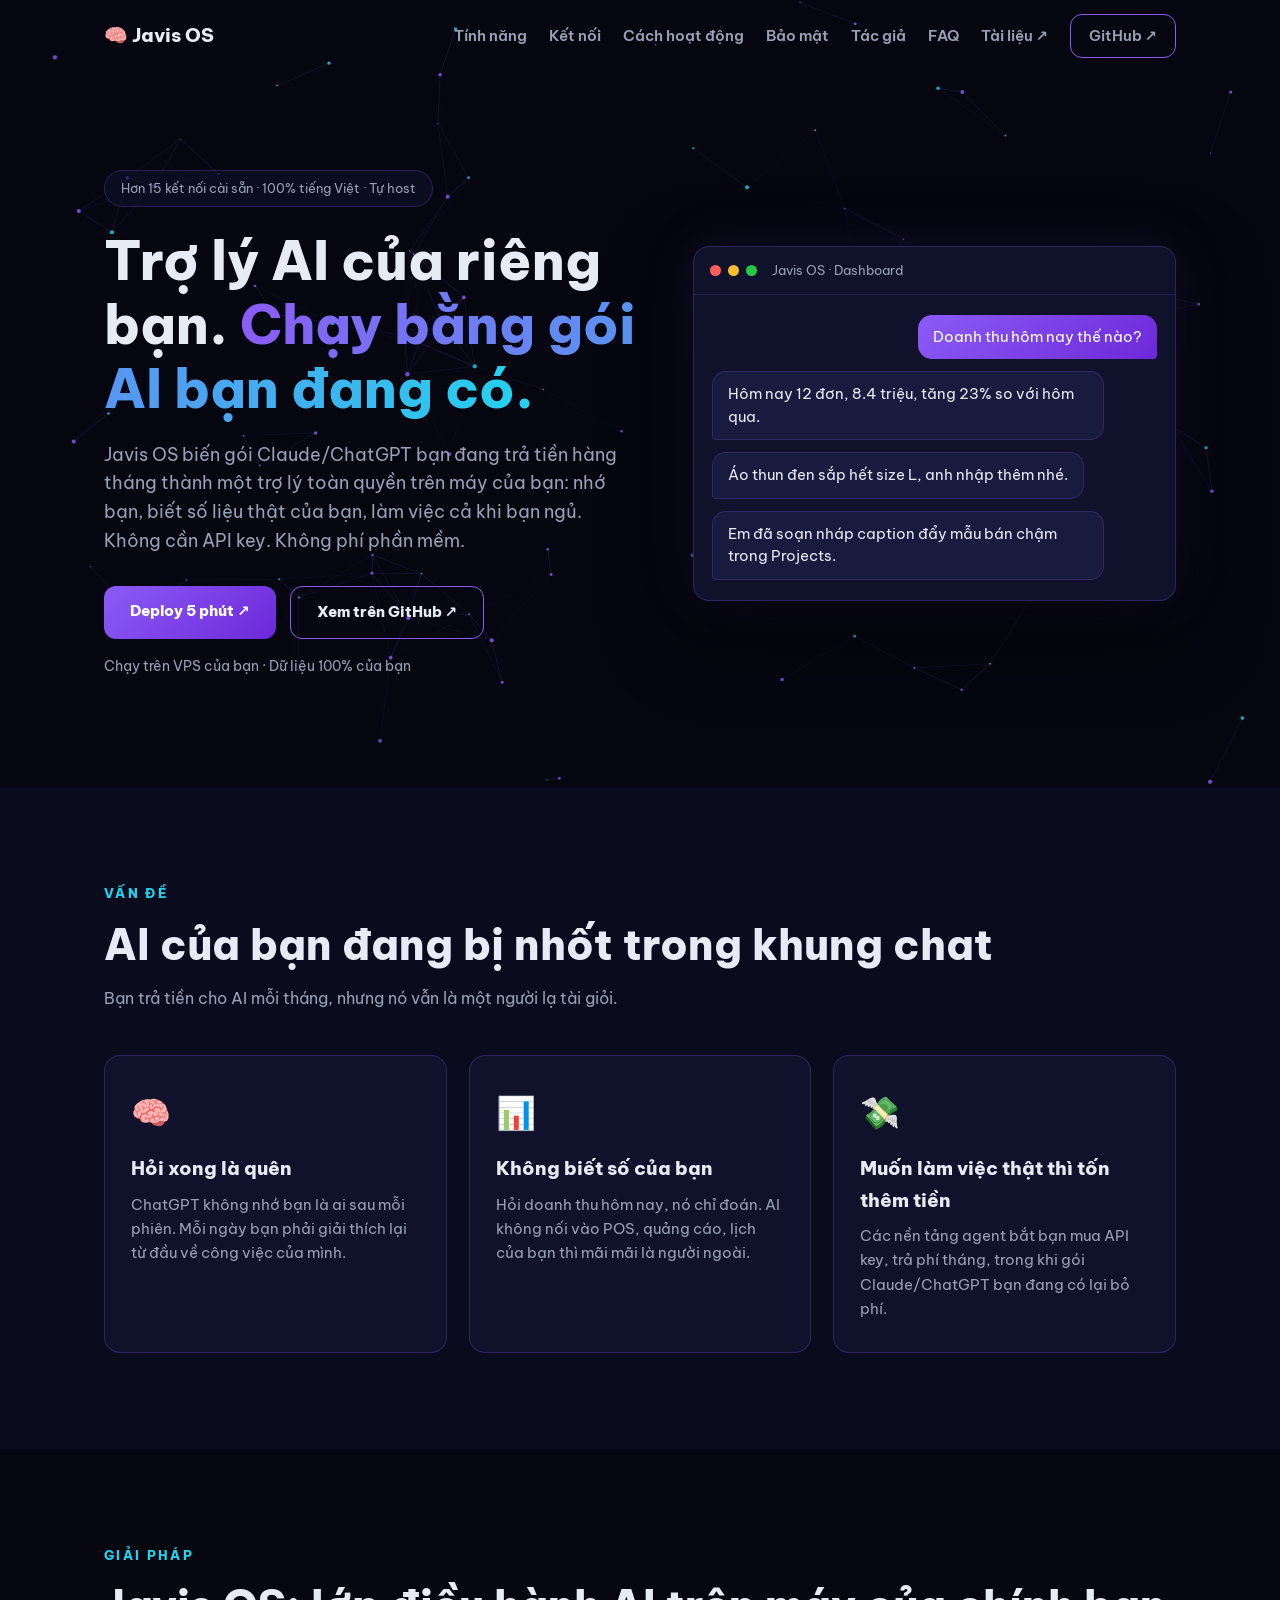
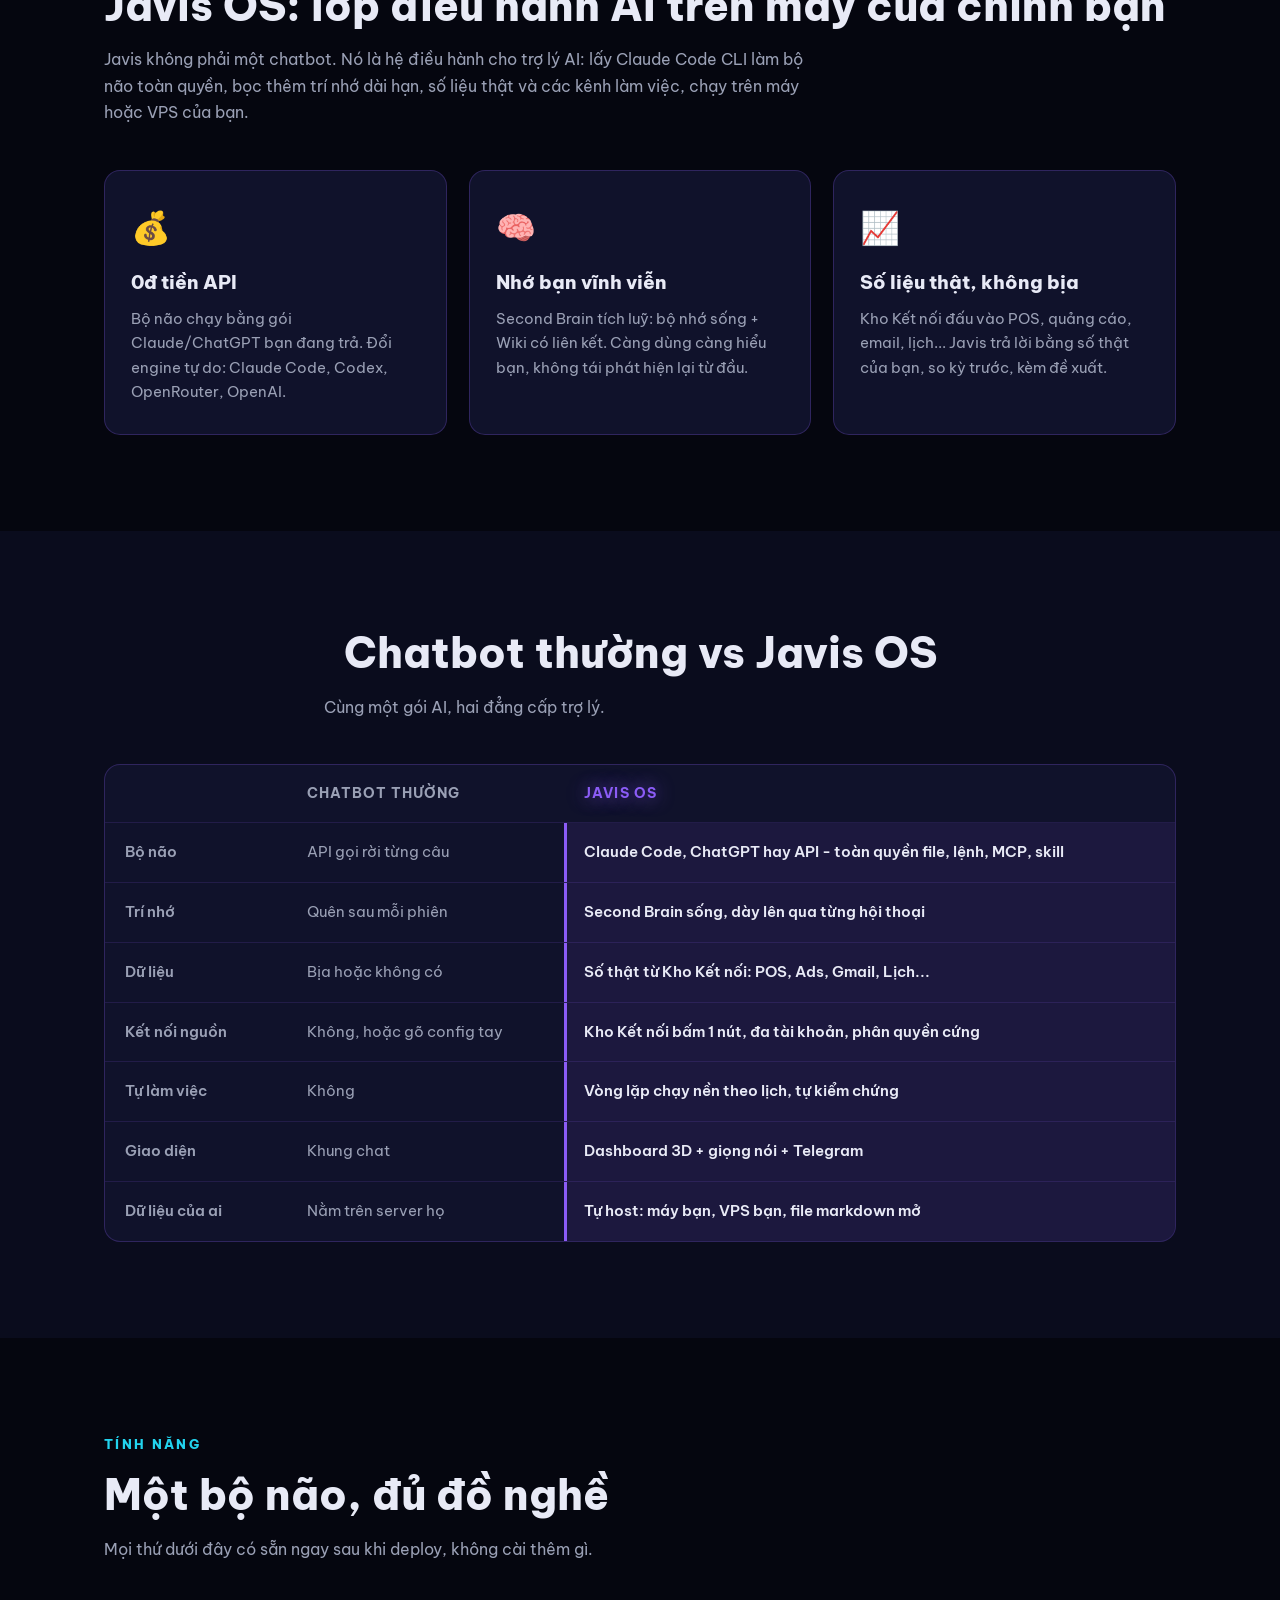
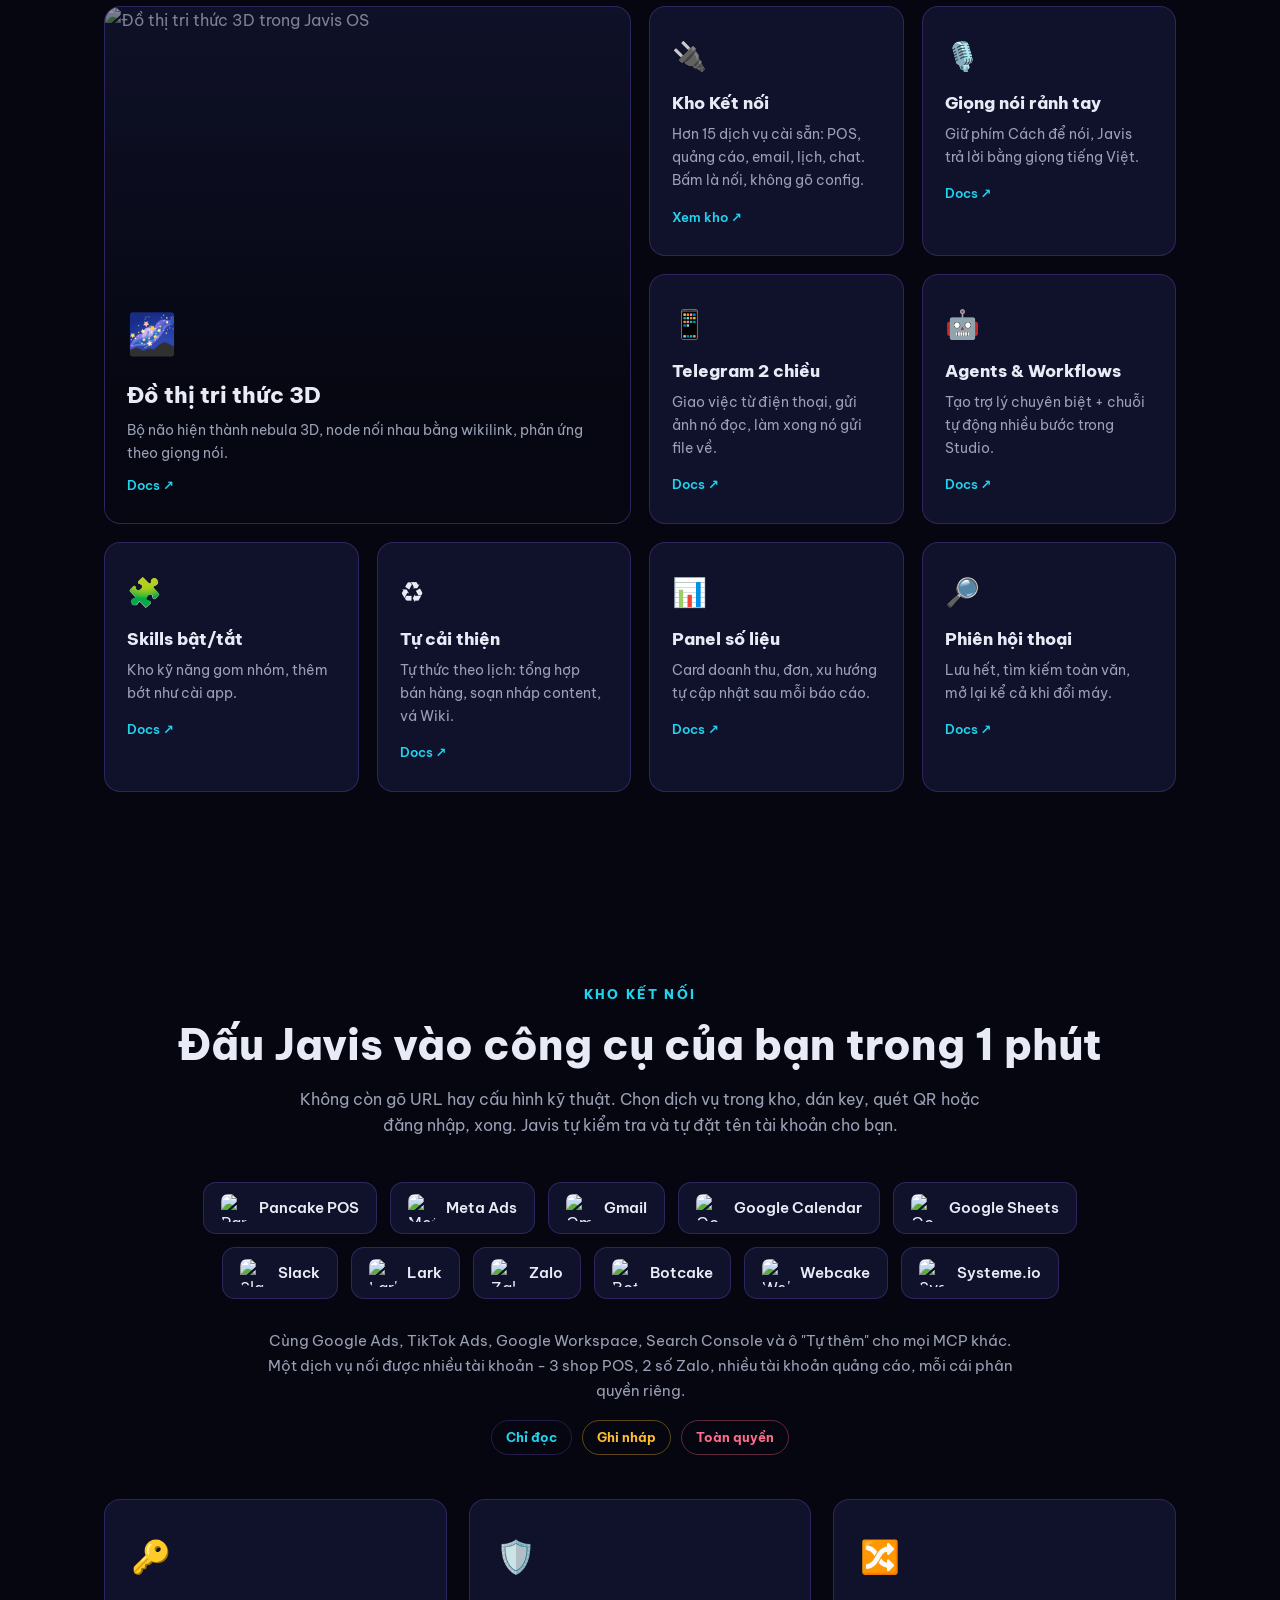
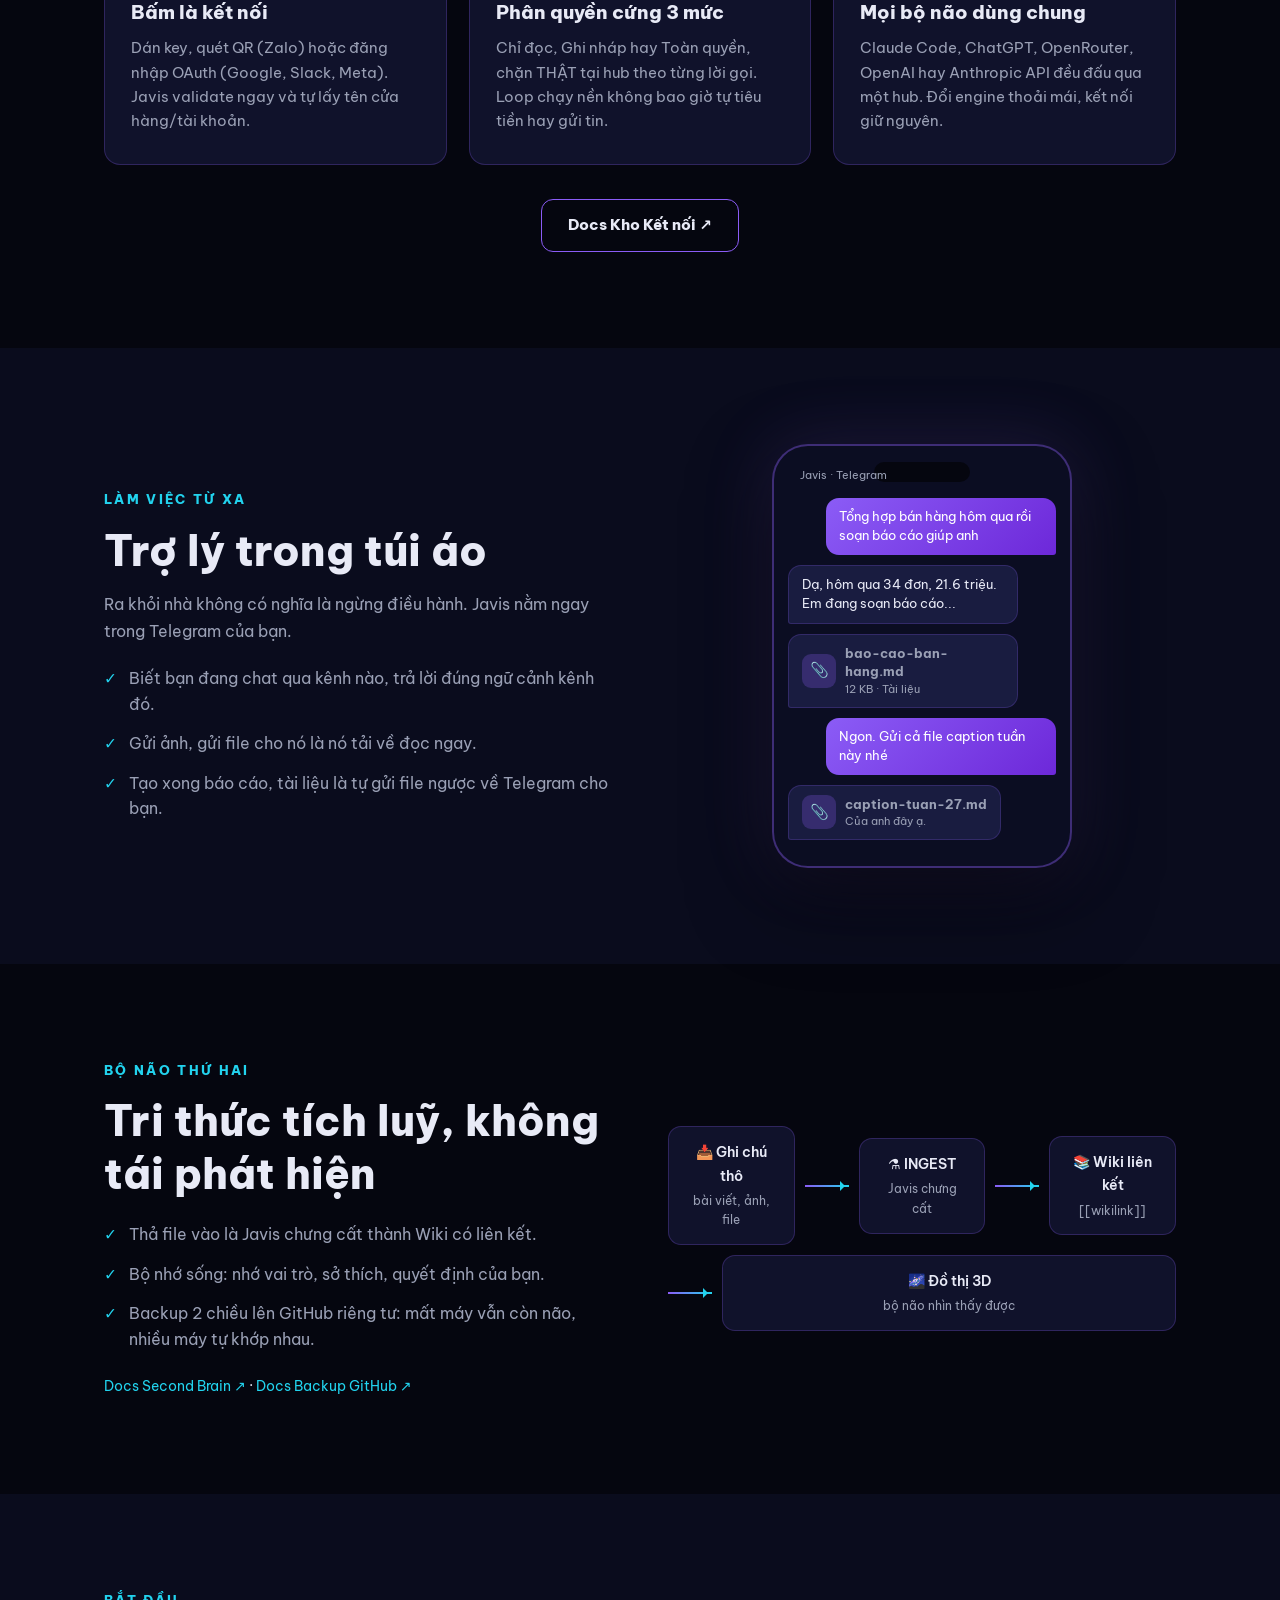
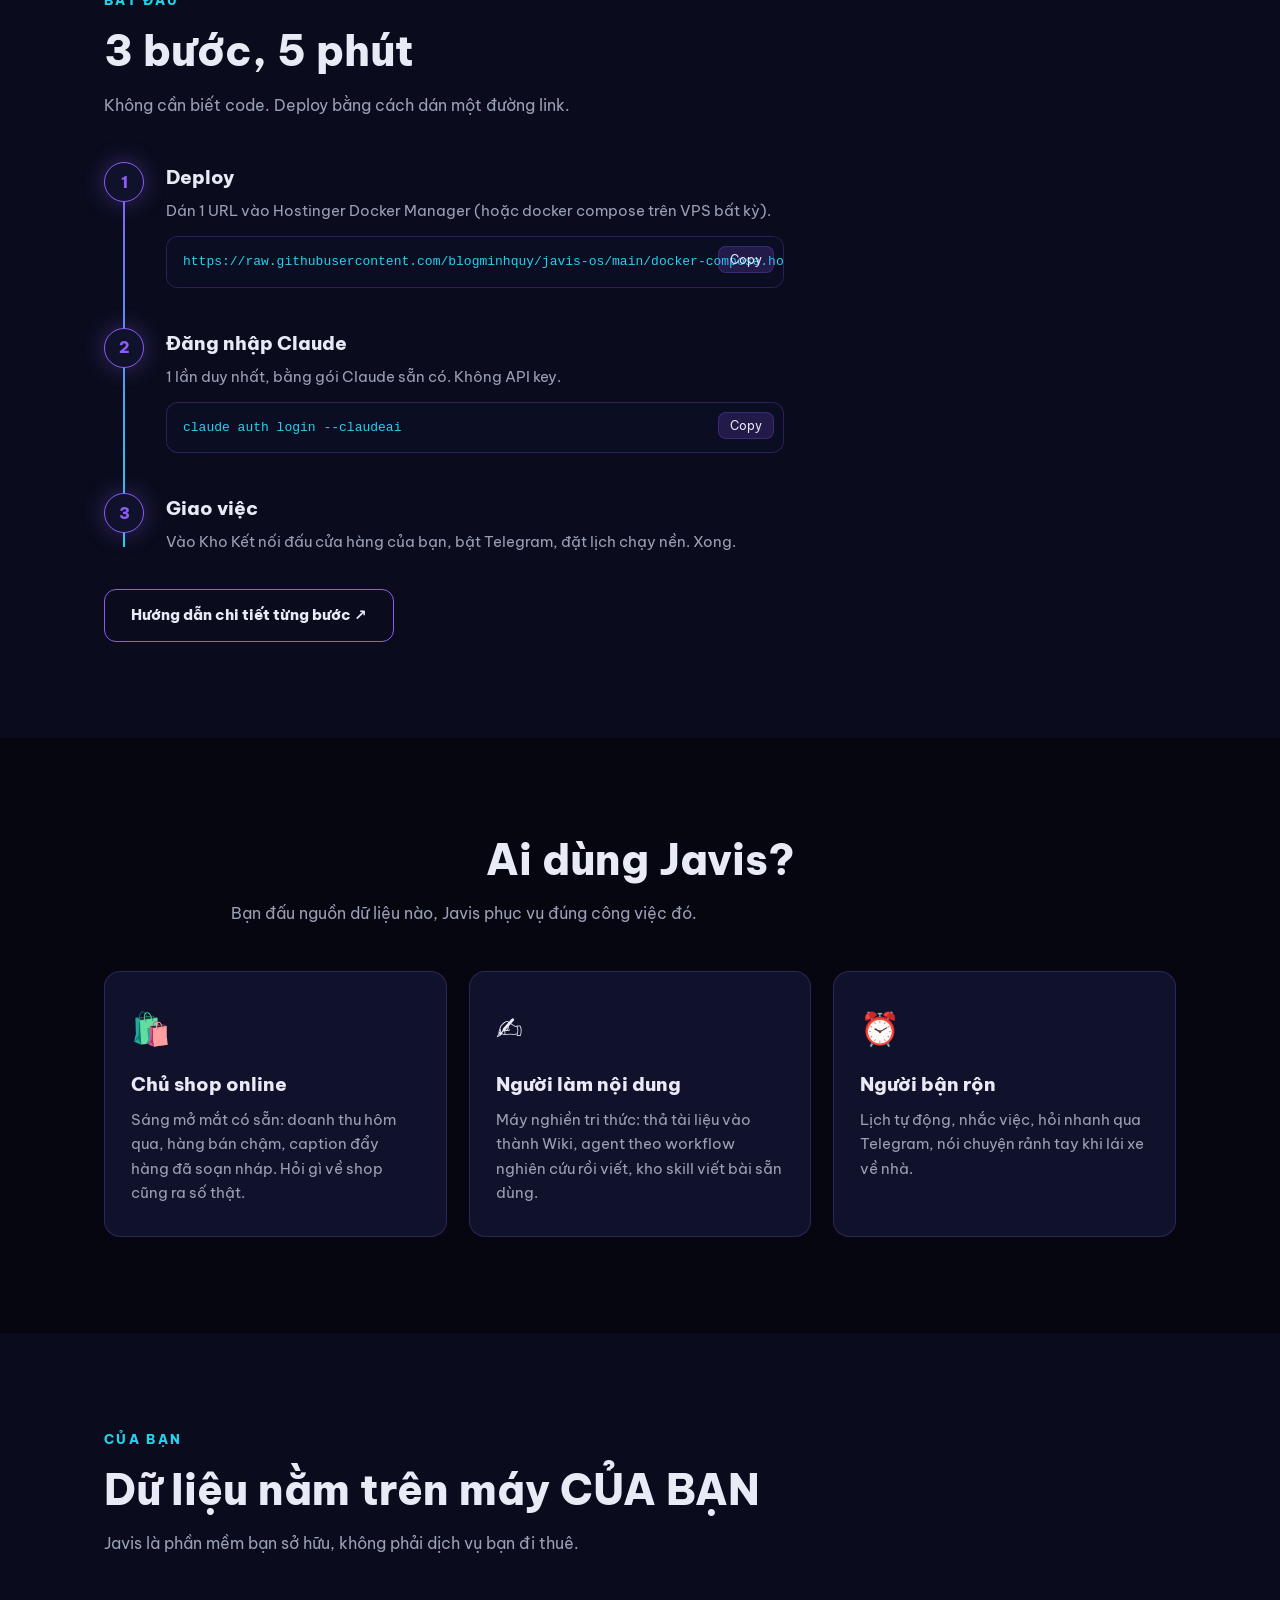
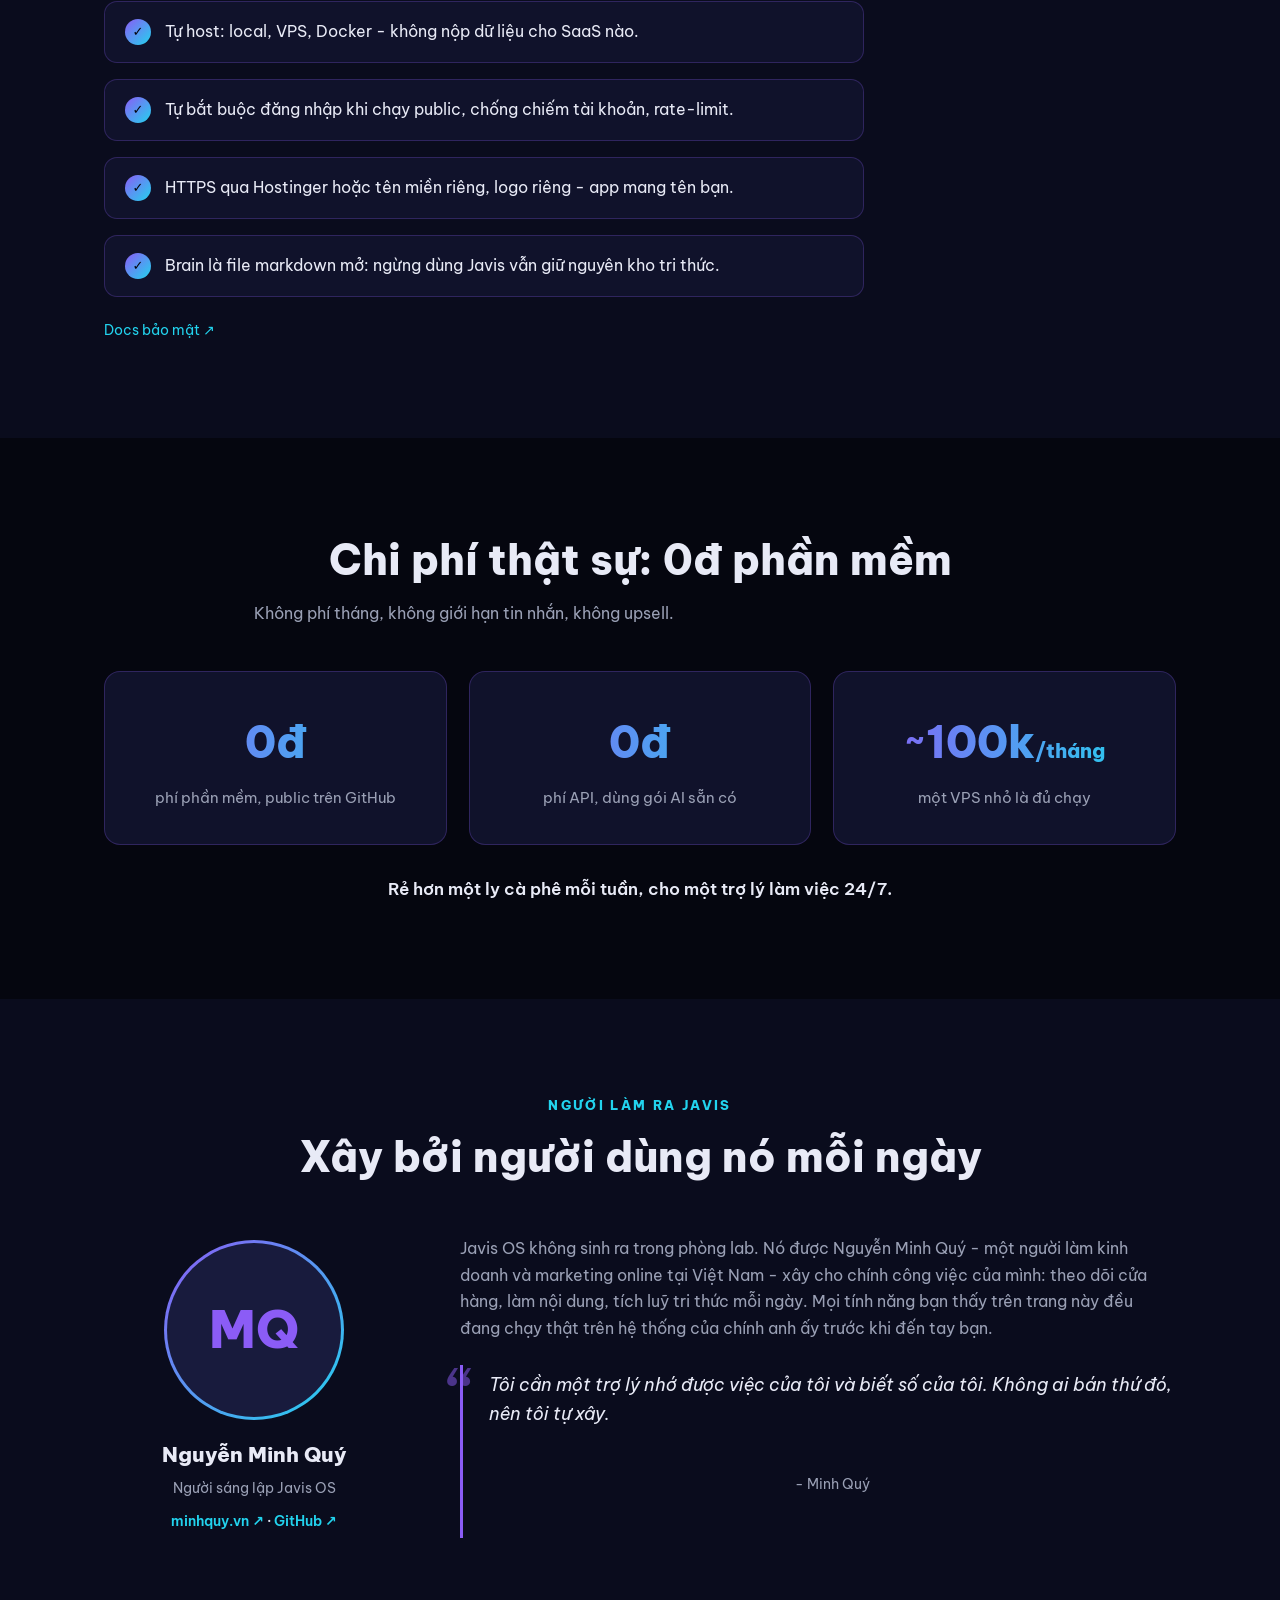
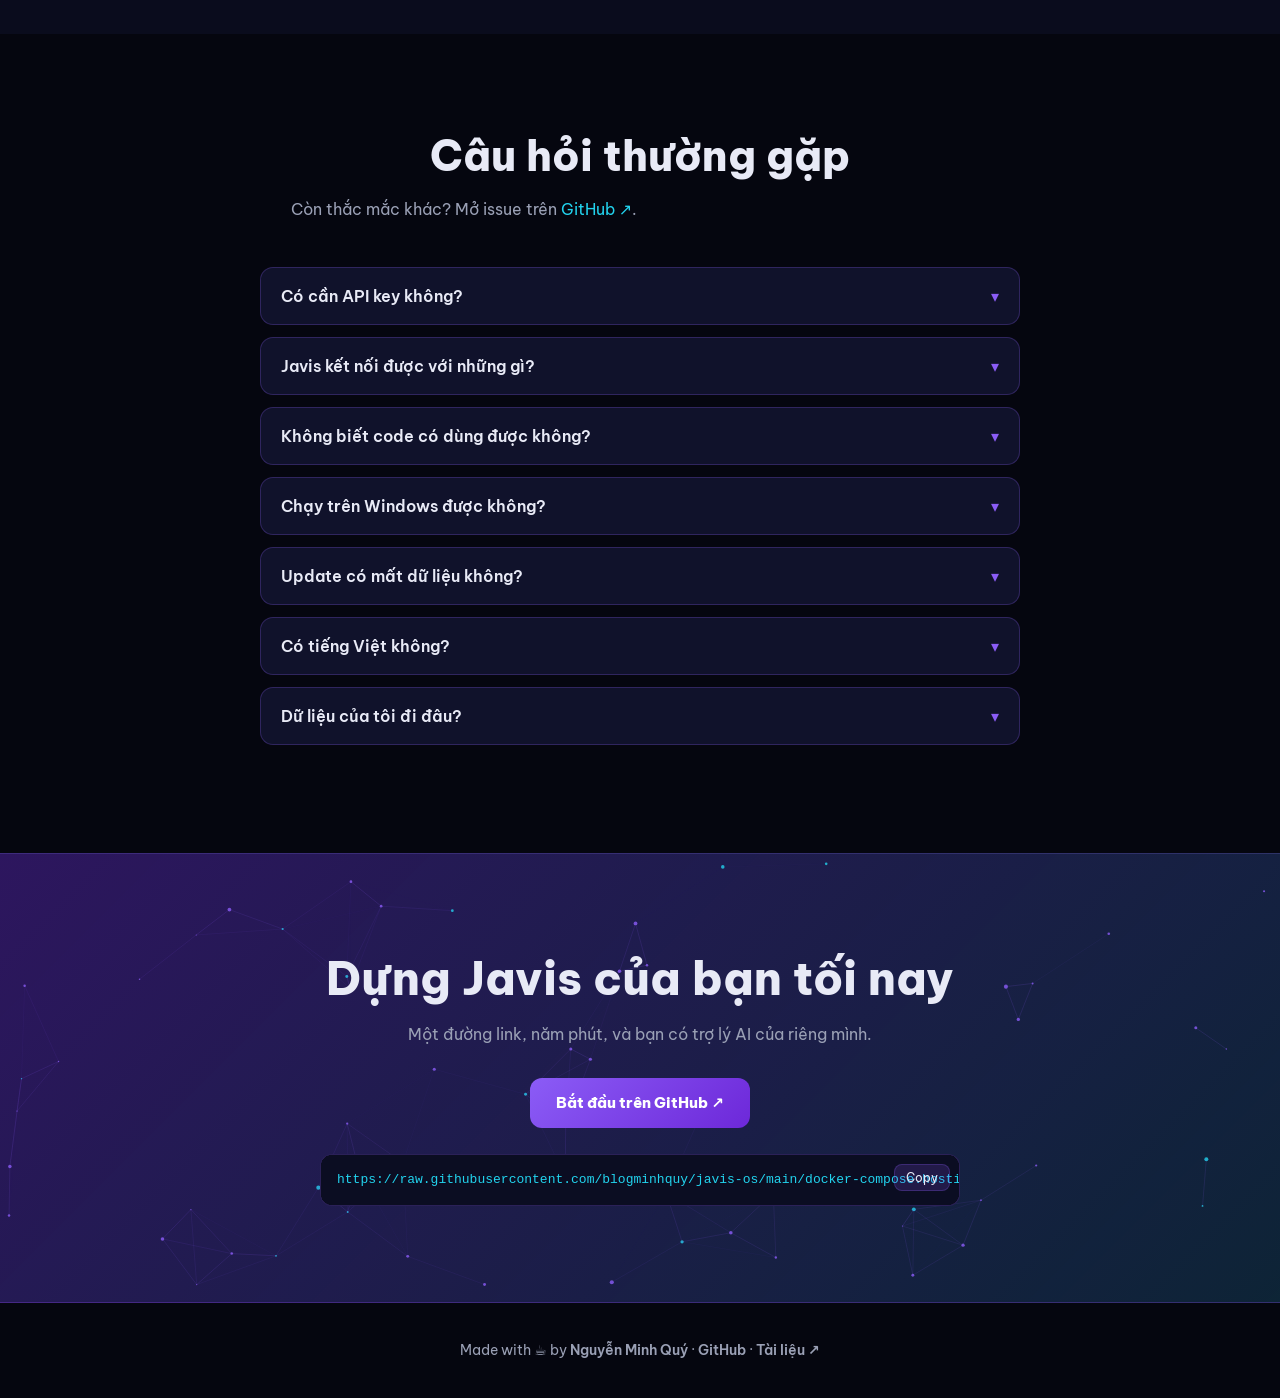
==== commit 5ebaa1ae: "docs(web): landing thêm section Kho Kết nối + đổi tiêu đề sang "gói AI" (đa engine) - Section Kho Kế" ====
--- a/website/index.html
+++ b/website/index.html
@@ -3,11 +3,11 @@
 <head>
 <meta charset="UTF-8">
 <meta name="viewport" content="width=device-width, initial-scale=1">
-<title>Javis OS - Trợ lý AI tự host, chạy bằng gói Claude bạn đang có</title>
-<meta name="description" content="Trợ lý AI + Second Brain trên máy của bạn: nhớ bạn, báo cáo số liệu thật, làm việc qua Telegram và giọng nói tiếng Việt. Không cần API key. Miễn phí tự host.">
+<title>Javis OS - Trợ lý AI tự host, chạy bằng gói AI bạn đang có</title>
+<meta name="description" content="Trợ lý AI + Second Brain tự host: nhớ bạn, báo số liệu thật từ kho kết nối (POS, quảng cáo, Gmail, lịch, Slack, Lark...), làm việc qua Telegram và giọng nói tiếng Việt. Chạy bằng gói Claude/ChatGPT sẵn có, không cần API key.">
 <meta name="author" content="Nguyễn Minh Quý">
-<meta property="og:title" content="Javis OS - Trợ lý AI tự host, chạy bằng gói Claude bạn đang có">
-<meta property="og:description" content="Trợ lý AI + Second Brain trên máy của bạn: nhớ bạn, báo cáo số liệu thật, làm việc qua Telegram và giọng nói tiếng Việt. Không cần API key.">
+<meta property="og:title" content="Javis OS - Trợ lý AI tự host, chạy bằng gói AI bạn đang có">
+<meta property="og:description" content="Trợ lý AI + Second Brain tự host: nhớ bạn, báo số liệu thật từ kho kết nối (POS, quảng cáo, Gmail, lịch, Slack, Lark...), làm việc qua Telegram và giọng nói. Chạy bằng gói Claude/ChatGPT sẵn có, không cần API key.">
 <meta property="og:type" content="website">
 <meta property="og:image" content="https://statics.pancake.vn/web-media-263/60/16/ba/ca/94174802bcc2b133a14259b5cb9093d18da42c2a175d8bf1ae1aaa1c-w:1028-h:613-l:76335-t:image/jpeg.jpg">
 <link rel="icon" href="data:image/svg+xml,<svg xmlns=%22http://www.w3.org/2000/svg%22 viewBox=%220 0 100 100%22><text y=%22.9em%22 font-size=%2290%22>🧠</text></svg>">
@@ -116,6 +116,19 @@
 .feature.big .bento-shade{position:absolute;inset:0;background:linear-gradient(180deg,rgba(5,6,15,.1),rgba(5,6,15,.93) 76%);pointer-events:none}
 .feature.big>*{position:relative}
 
+/* ===== connectors (kho kết nối) ===== */
+.conns{display:flex;flex-wrap:wrap;justify-content:center;gap:13px;max-width:940px;margin:0 auto}
+.conn-logo{display:flex;align-items:center;gap:10px;background:var(--card);border:1px solid var(--line);border-radius:13px;padding:11px 17px;transition:transform .25s,border-color .25s,box-shadow .25s}
+.conn-logo:hover{transform:translateY(-4px);border-color:rgba(139,92,246,.55);box-shadow:0 0 30px rgba(139,92,246,.2)}
+.conn-logo img{width:28px;height:28px;object-fit:contain;border-radius:7px;flex-shrink:0}
+.conn-logo span{font-size:14.5px;font-weight:600;white-space:nowrap}
+.conn-more{color:var(--mut);max-width:760px;margin:30px auto 0;font-size:15px}
+.perm-row{display:flex;justify-content:center;gap:10px;flex-wrap:wrap;margin-top:16px}
+.perm-tag{font-size:13px;font-weight:700;padding:6px 14px;border-radius:99px;border:1px solid var(--line)}
+.perm-tag.r{color:var(--cyan)}
+.perm-tag.w{color:#febc2e;border-color:rgba(254,188,46,.35)}
+.perm-tag.f{color:#ff6b8a;border-color:rgba(255,107,138,.35)}
+
 /* ===== telegram ===== */
 .split{display:grid;grid-template-columns:1fr 1fr;gap:56px;align-items:center}
 .checks{list-style:none;display:flex;flex-direction:column;gap:14px;margin-top:22px}
@@ -196,7 +209,7 @@
 .qa.open .faq-q .ar{transform:rotate(180deg)}
 .faq-a{max-height:0;overflow:hidden;transition:max-height .4s ease}
 .faq-a p{padding:0 20px 18px;color:var(--mut);font-size:15px}
-.qa.open .faq-a{max-height:220px}
+.qa.open .faq-a{max-height:360px}
 
 /* ===== final cta ===== */
 .final{position:relative;background:linear-gradient(135deg,rgba(109,40,217,.35),rgba(34,211,238,.12)),var(--bg2);border-top:1px solid var(--line);border-bottom:1px solid var(--line);overflow:hidden;text-align:center}
@@ -247,6 +260,7 @@
     <button id="burger" aria-label="Menu">☰</button>
     <div class="links" id="navLinks">
       <a href="#features">Tính năng</a>
+      <a href="#connect">Kết nối</a>
       <a href="#how">Cách hoạt động</a>
       <a href="#security">Bảo mật</a>
       <a href="#author">Tác giả</a>
@@ -263,8 +277,8 @@
   <div class="wrap">
     <div class="hero-grid">
       <div>
-        <span class="badge">Public trên GitHub · 100% tiếng Việt · Tự host</span>
-        <h1>Trợ lý AI của riêng bạn. <em>Chạy bằng gói Claude bạn đang có.</em></h1>
+        <span class="badge">Hơn 15 kết nối cài sẵn · 100% tiếng Việt · Tự host</span>
+        <h1>Trợ lý AI của riêng bạn. <em>Chạy bằng gói AI bạn đang có.</em></h1>
         <p class="hero-sub">Javis OS biến gói Claude/ChatGPT bạn đang trả tiền hàng tháng thành một trợ lý toàn quyền trên máy của bạn: nhớ bạn, biết số liệu thật của bạn, làm việc cả khi bạn ngủ. Không cần API key. Không phí phần mềm.</p>
         <div class="cta-row">
           <a class="btn btn-p" href="https://github.com/blogminhquy/javis-os/blob/main/DEPLOY.md" target="_blank" rel="noopener">Deploy 5 phút ↗</a>
@@ -308,7 +322,7 @@
     <div class="grid3">
       <div class="card rv" style="--d:.05s"><span class="ico">💰</span><h3>0đ tiền API</h3><p>Bộ não chạy bằng gói Claude/ChatGPT bạn đang trả. Đổi engine tự do: Claude Code, Codex, OpenRouter, OpenAI.</p></div>
       <div class="card rv" style="--d:.15s"><span class="ico">🧠</span><h3>Nhớ bạn vĩnh viễn</h3><p>Second Brain tích luỹ: bộ nhớ sống + Wiki có liên kết. Càng dùng càng hiểu bạn, không tái phát hiện lại từ đầu.</p></div>
-      <div class="card rv" style="--d:.25s"><span class="ico">📈</span><h3>Số liệu thật, không bịa</h3><p>Đấu MCP vào POS, quảng cáo, lịch... Javis trả lời bằng số thật của bạn, so kỳ trước, kèm đề xuất.</p></div>
+      <div class="card rv" style="--d:.25s"><span class="ico">📈</span><h3>Số liệu thật, không bịa</h3><p>Kho Kết nối đấu vào POS, quảng cáo, email, lịch... Javis trả lời bằng số thật của bạn, so kỳ trước, kèm đề xuất.</p></div>
     </div>
   </div>
 </section>
@@ -317,14 +331,15 @@
 <section id="compare" class="alt">
   <div class="wrap">
     <h2 class="rv center">Chatbot thường vs Javis OS</h2>
-    <p class="lead rv center">Cùng một gói Claude, hai đẳng cấp trợ lý.</p>
+    <p class="lead rv center">Cùng một gói AI, hai đẳng cấp trợ lý.</p>
     <div class="tbl-wrap rv">
       <table>
         <thead><tr><th></th><th>Chatbot thường</th><th class="new">Javis OS</th></tr></thead>
         <tbody>
-          <tr class="rv" style="--d:.05s"><td>Bộ não</td><td class="old">API gọi rời từng câu</td><td class="new">Claude Code CLI toàn quyền: file, lệnh, MCP, skill</td></tr>
+          <tr class="rv" style="--d:.05s"><td>Bộ não</td><td class="old">API gọi rời từng câu</td><td class="new">Claude Code, ChatGPT hay API - toàn quyền file, lệnh, MCP, skill</td></tr>
           <tr class="rv" style="--d:.1s"><td>Trí nhớ</td><td class="old">Quên sau mỗi phiên</td><td class="new">Second Brain sống, dày lên qua từng hội thoại</td></tr>
-          <tr class="rv" style="--d:.15s"><td>Dữ liệu</td><td class="old">Bịa hoặc không có</td><td class="new">Số thật từ MCP: POS, Ads, Lịch...</td></tr>
+          <tr class="rv" style="--d:.15s"><td>Dữ liệu</td><td class="old">Bịa hoặc không có</td><td class="new">Số thật từ Kho Kết nối: POS, Ads, Gmail, Lịch...</td></tr>
+          <tr class="rv" style="--d:.18s"><td>Kết nối nguồn</td><td class="old">Không, hoặc gõ config tay</td><td class="new">Kho Kết nối bấm 1 nút, đa tài khoản, phân quyền cứng</td></tr>
           <tr class="rv" style="--d:.2s"><td>Tự làm việc</td><td class="old">Không</td><td class="new">Vòng lặp chạy nền theo lịch, tự kiểm chứng</td></tr>
           <tr class="rv" style="--d:.25s"><td>Giao diện</td><td class="old">Khung chat</td><td class="new">Dashboard 3D + giọng nói + Telegram</td></tr>
           <tr class="rv" style="--d:.3s"><td>Dữ liệu của ai</td><td class="old">Nằm trên server họ</td><td class="new">Tự host: máy bạn, VPS bạn, file markdown mở</td></tr>
@@ -342,6 +357,7 @@
     <p class="lead rv">Mọi thứ dưới đây có sẵn ngay sau khi deploy, không cài thêm gì.</p>
     <div class="bento">
       <div class="feature big rv"><img class="bento-img" src="https://statics.pancake.vn/web-media-263/60/16/ba/ca/94174802bcc2b133a14259b5cb9093d18da42c2a175d8bf1ae1aaa1c-w:1028-h:613-l:76335-t:image/jpeg.jpg" alt="Đồ thị tri thức 3D trong Javis OS" loading="lazy"><span class="bento-shade"></span><span class="ico">🌌</span><h3>Đồ thị tri thức 3D</h3><p>Bộ não hiện thành nebula 3D, node nối nhau bằng wikilink, phản ứng theo giọng nói.</p><a href="https://github.com/blogminhquy/javis-os/blob/main/docs/03-do-thi-tri-thuc-3d.md" target="_blank" rel="noopener">Docs ↗</a></div>
+      <div class="feature rv" style="--d:.03s"><span class="ico">🔌</span><h3>Kho Kết nối</h3><p>Hơn 15 dịch vụ cài sẵn: POS, quảng cáo, email, lịch, chat. Bấm là nối, không gõ config.</p><a href="#connect">Xem kho ↗</a></div>
       <div class="feature rv" style="--d:.05s"><span class="ico">🎙️</span><h3>Giọng nói rảnh tay</h3><p>Giữ phím Cách để nói, Javis trả lời bằng giọng tiếng Việt.</p><a href="https://github.com/blogminhquy/javis-os/blob/main/docs/02-tro-chuyen-va-giong-noi.md" target="_blank" rel="noopener">Docs ↗</a></div>
       <div class="feature rv" style="--d:.1s"><span class="ico">📱</span><h3>Telegram 2 chiều</h3><p>Giao việc từ điện thoại, gửi ảnh nó đọc, làm xong nó gửi file về.</p><a href="https://github.com/blogminhquy/javis-os/blob/main/docs/11-telegram.md" target="_blank" rel="noopener">Docs ↗</a></div>
       <div class="feature rv" style="--d:.15s"><span class="ico">🤖</span><h3>Agents &amp; Workflows</h3><p>Tạo trợ lý chuyên biệt + chuỗi tự động nhiều bước trong Studio.</p><a href="https://github.com/blogminhquy/javis-os/blob/main/docs/07-agents-va-workflows.md" target="_blank" rel="noopener">Docs ↗</a></div>
@@ -350,6 +366,40 @@
       <div class="feature rv" style="--d:.3s"><span class="ico">📊</span><h3>Panel số liệu</h3><p>Card doanh thu, đơn, xu hướng tự cập nhật sau mỗi báo cáo.</p><a href="https://github.com/blogminhquy/javis-os/blob/main/docs/09-mcp-va-so-lieu.md" target="_blank" rel="noopener">Docs ↗</a></div>
       <div class="feature rv" style="--d:.35s"><span class="ico">🔎</span><h3>Phiên hội thoại</h3><p>Lưu hết, tìm kiếm toàn văn, mở lại kể cả khi đổi máy.</p><a href="https://github.com/blogminhquy/javis-os/blob/main/docs/04-phien-hoi-thoai.md" target="_blank" rel="noopener">Docs ↗</a></div>
     </div>
+  </div>
+</section>
+
+<!-- 5b. KHO KẾT NỐI -->
+<section id="connect">
+  <div class="wrap center">
+    <p class="kicker rv">Kho Kết nối</p>
+    <h2 class="rv">Đấu Javis vào công cụ của bạn trong 1 phút</h2>
+    <p class="lead rv">Không còn gõ URL hay cấu hình kỹ thuật. Chọn dịch vụ trong kho, dán key, quét QR hoặc đăng nhập, xong. Javis tự kiểm tra và tự đặt tên tài khoản cho bạn.</p>
+    <div class="conns rv">
+      <div class="conn-logo"><img src="https://statics.pancake.vn/web-media-263/3c/01/7c/4b/eb5e58bb7bbe9db359b89e738c8df1bfe728b3fe06d1d3caedf61e65-w:512-h:512-l:10567-t:image/png.png" alt="Pancake POS" loading="lazy"><span>Pancake POS</span></div>
+      <div class="conn-logo"><img src="https://statics.pancake.vn/web-media-263/7c/5e/22/b4/f86962835fbffe9cea2a4b9d7596c4a02ed8ef73ceb617081c56e94a-w:1280-h:1280-l:15535-t:image/webp.webp" alt="Meta Ads" loading="lazy"><span>Meta Ads</span></div>
+      <div class="conn-logo"><img src="https://statics.pancake.vn/web-media-263/e7/7a/af/7d/0a6245dc8780cbd43ff0aa606af81e548e74816890ee30b8abe87d22-w:1197-h:980-l:14003-t:image/webp.webp" alt="Gmail" loading="lazy"><span>Gmail</span></div>
+      <div class="conn-logo"><img src="https://statics.pancake.vn/web-media-263/6d/6a/c5/54/f157cfec71e9f6bad0d3ed6de0dfb289440d588b60f9934f0d332de7-w:512-h:512-l:10678-t:image/png.png" alt="Google Calendar" loading="lazy"><span>Google Calendar</span></div>
+      <div class="conn-logo"><img src="https://statics.pancake.vn/web-media-263/31/95/79/33/965343b19226191c68d130c15a804bc28b8826810807ea9498be859b-w:256-h:256-l:6550-t:image/png.png" alt="Google Sheets" loading="lazy"><span>Google Sheets</span></div>
+      <div class="conn-logo"><img src="https://statics.pancake.vn/web-media-263/b2/56/23/33/d35dae3b8721a54280b6d888c9d4665d033b519cb045836669adb845-w:980-h:980-l:24569-t:image/webp.webp" alt="Slack" loading="lazy"><span>Slack</span></div>
+      <div class="conn-logo"><img src="https://statics.pancake.vn/web-media-263/21/35/f8/9f/52418b5fe6155f2366a16e29ba0b6d121f8bc3d732a84829cb261f63-w:792-h:792-l:56559-t:image/png.png" alt="Lark" loading="lazy"><span>Lark</span></div>
+      <div class="conn-logo"><img src="https://statics.pancake.vn/web-media-263/54/08/45/84/75a1165797d56ae674a8ef85e30264f40f906b88997d4193c1c63280-w:447-h:447-l:9150-t:image/png.png" alt="Zalo" loading="lazy"><span>Zalo</span></div>
+      <div class="conn-logo"><img src="https://statics.pancake.vn/web-media-263/35/2d/aa/77/3044125e5fd2528c02085388bb11cbe4b4df945cbe0e1c0d9ca1c14a-w:447-h:447-l:9477-t:image/png.png" alt="Botcake" loading="lazy"><span>Botcake</span></div>
+      <div class="conn-logo"><img src="https://statics.pancake.vn/web-media-263/99/89/96/cb/22d35e78df04d12f6995e76efd1e8343908258ba0f23186c8bb6a018-w:447-h:447-l:9801-t:image/jpeg.jpg" alt="Webcake" loading="lazy"><span>Webcake</span></div>
+      <div class="conn-logo"><img src="https://statics.pancake.vn/web-media-263/47/d0/4f/92/d29425f34f1c04e99aee495fa2e75bc56c6364ce1dd9c28e60832a67-w:447-h:447-l:11661-t:image/png.png" alt="Systeme.io" loading="lazy"><span>Systeme.io</span></div>
+    </div>
+    <p class="conn-more rv">Cùng Google Ads, TikTok Ads, Google Workspace, Search Console và ô "Tự thêm" cho mọi MCP khác. Một dịch vụ nối được nhiều tài khoản - 3 shop POS, 2 số Zalo, nhiều tài khoản quảng cáo, mỗi cái phân quyền riêng.</p>
+    <div class="perm-row rv">
+      <span class="perm-tag r">Chỉ đọc</span>
+      <span class="perm-tag w">Ghi nháp</span>
+      <span class="perm-tag f">Toàn quyền</span>
+    </div>
+    <div class="grid3" style="margin-top:44px;text-align:left">
+      <div class="card rv" style="--d:.05s"><span class="ico">🔑</span><h3>Bấm là kết nối</h3><p>Dán key, quét QR (Zalo) hoặc đăng nhập OAuth (Google, Slack, Meta). Javis validate ngay và tự lấy tên cửa hàng/tài khoản.</p></div>
+      <div class="card rv" style="--d:.15s"><span class="ico">🛡️</span><h3>Phân quyền cứng 3 mức</h3><p>Chỉ đọc, Ghi nháp hay Toàn quyền, chặn THẬT tại hub theo từng lời gọi. Loop chạy nền không bao giờ tự tiêu tiền hay gửi tin.</p></div>
+      <div class="card rv" style="--d:.25s"><span class="ico">🔀</span><h3>Mọi bộ não dùng chung</h3><p>Claude Code, ChatGPT, OpenRouter, OpenAI hay Anthropic API đều đấu qua một hub. Đổi engine thoải mái, kết nối giữ nguyên.</p></div>
+    </div>
+    <p style="margin-top:34px"><a class="btn btn-o" href="https://github.com/blogminhquy/javis-os/blob/main/docs/09-mcp-va-so-lieu.md" target="_blank" rel="noopener">Docs Kho Kết nối ↗</a></p>
   </div>
 </section>
 
@@ -435,7 +485,7 @@
       <li>
         <span class="stepnum">3</span>
         <h3>Giao việc</h3>
-        <p>Đấu MCP cửa hàng của bạn, bật Telegram, đặt lịch chạy nền. Xong.</p>
+        <p>Vào Kho Kết nối đấu cửa hàng của bạn, bật Telegram, đặt lịch chạy nền. Xong.</p>
       </li>
     </ol>
     <p style="margin-top:34px"><a class="btn btn-o" href="https://github.com/blogminhquy/javis-os/blob/main/DEPLOY.md" target="_blank" rel="noopener">Hướng dẫn chi tiết từng bước ↗</a></p>
@@ -478,7 +528,7 @@
     <p class="lead rv center">Không phí tháng, không giới hạn tin nhắn, không upsell.</p>
     <div class="stats">
       <div class="stat rv" style="--d:.05s"><span class="num">0đ</span><p>phí phần mềm, public trên GitHub</p></div>
-      <div class="stat rv" style="--d:.15s"><span class="num">0đ</span><p>phí API, dùng gói Claude sẵn có</p></div>
+      <div class="stat rv" style="--d:.15s"><span class="num">0đ</span><p>phí API, dùng gói AI sẵn có</p></div>
       <div class="stat rv" style="--d:.25s"><span class="num">~<span class="count" data-to="100">0</span>k<small style="font-size:20px">/tháng</small></span><p>một VPS nhỏ là đủ chạy</p></div>
     </div>
     <p class="cost-end rv">Rẻ hơn một ly cà phê mỗi tuần, cho một trợ lý làm việc 24/7.</p>
@@ -515,6 +565,7 @@
     <p class="lead rv center">Còn thắc mắc khác? Mở issue trên <a href="https://github.com/blogminhquy/javis-os" target="_blank" rel="noopener">GitHub ↗</a>.</p>
     <div class="faq rv">
       <div class="qa"><button class="faq-q">Có cần API key không?<span class="ar">▾</span></button><div class="faq-a"><p>Không. Javis dùng gói subscription Claude/ChatGPT bạn đang có. Chỉ đăng nhập 1 lần.</p></div></div>
+      <div class="qa"><button class="faq-q">Javis kết nối được với những gì?<span class="ar">▾</span></button><div class="faq-a"><p>Hơn 15 dịch vụ cài sẵn trong Kho Kết nối: Pancake POS, Meta/Google/TikTok Ads, Gmail, Google Calendar, Sheets, Slack, Lark, Zalo, Botcake, Webcake, Systeme.io... Bấm kết nối rồi dán key hoặc đăng nhập là xong, mỗi kết nối phân quyền riêng. Dịch vụ chưa có thì tự thêm bằng MCP.</p></div></div>
       <div class="qa"><button class="faq-q">Không biết code có dùng được không?<span class="ar">▾</span></button><div class="faq-a"><p>Được. Deploy bằng cách dán 1 URL vào Hostinger, mọi thao tác còn lại làm trên giao diện.</p></div></div>
       <div class="qa"><button class="faq-q">Chạy trên Windows được không?<span class="ar">▾</span></button><div class="faq-a"><p>Được: Windows, macOS, Linux, Docker, VPS đều được.</p></div></div>
       <div class="qa"><button class="faq-q">Update có mất dữ liệu không?<span class="ar">▾</span></button><div class="faq-a"><p>Không. Dữ liệu nằm trong volume/thư mục riêng, update chỉ thay code.</p></div></div>
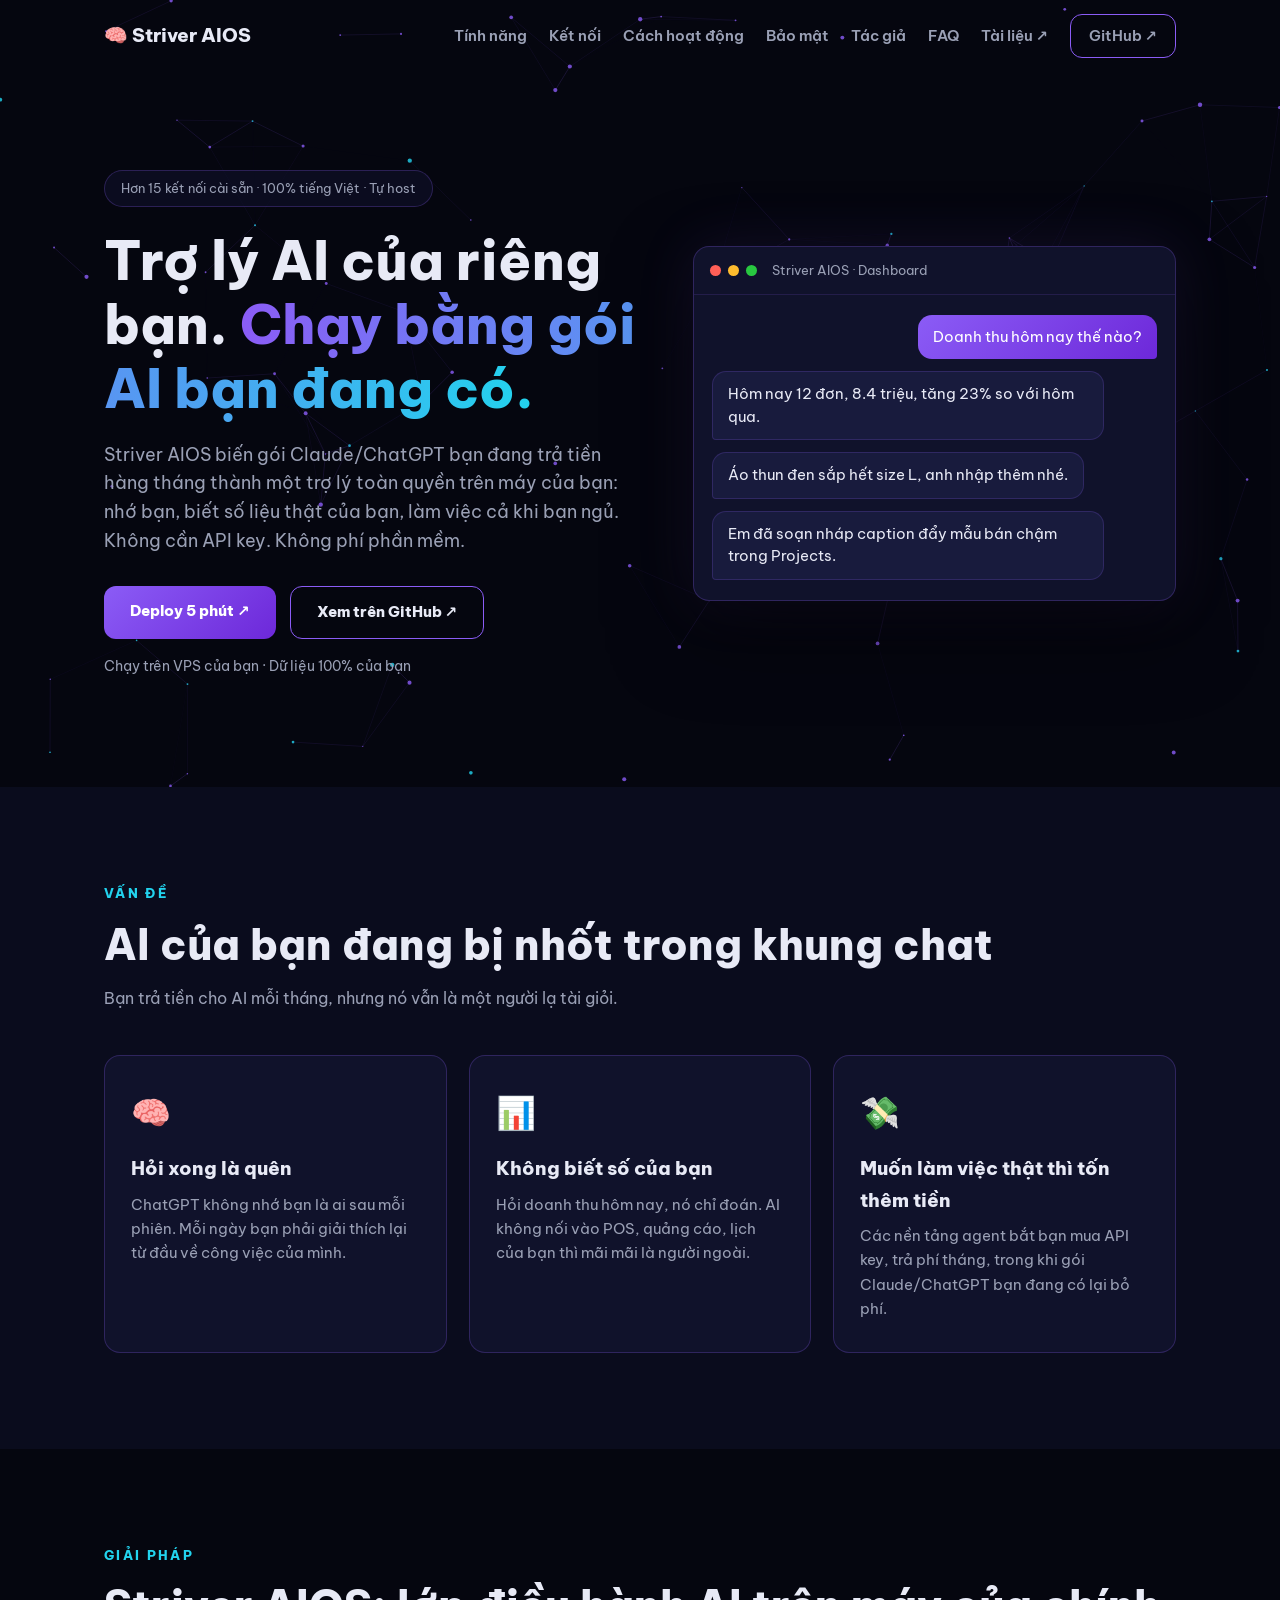
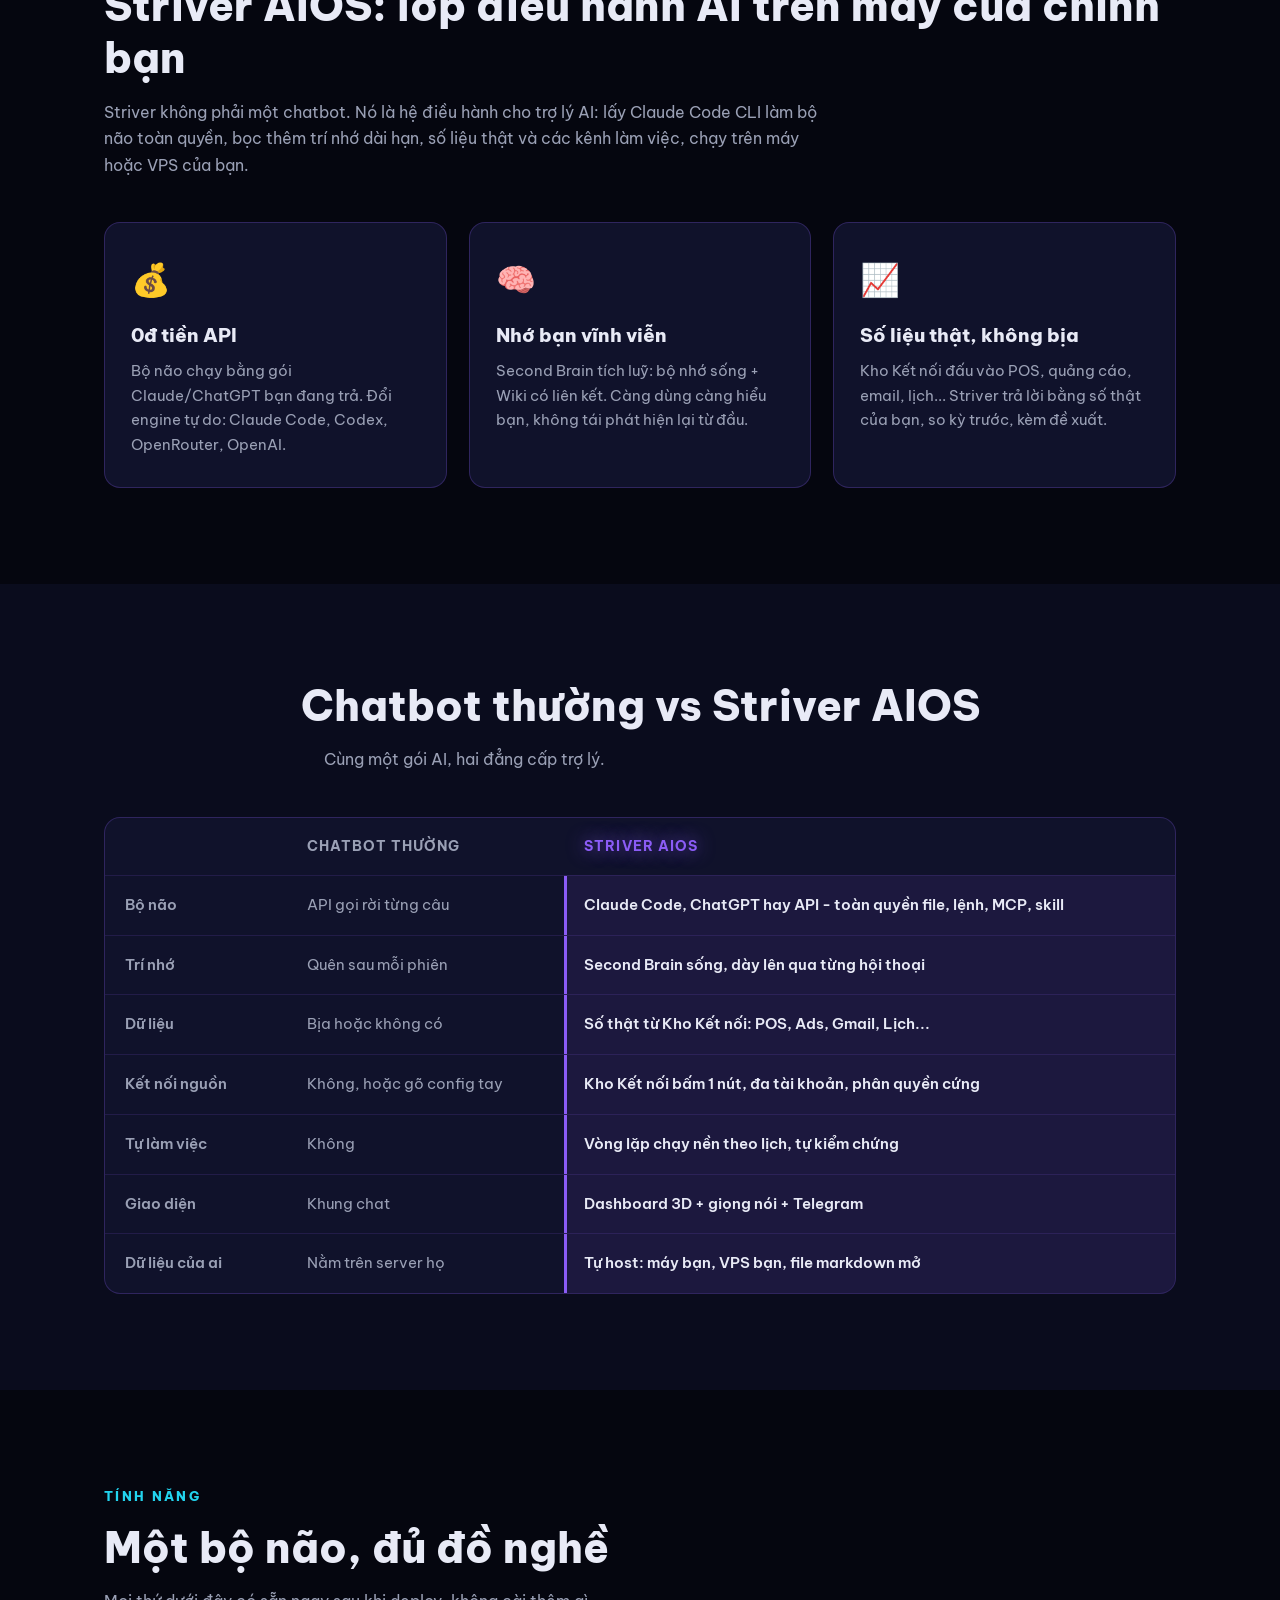
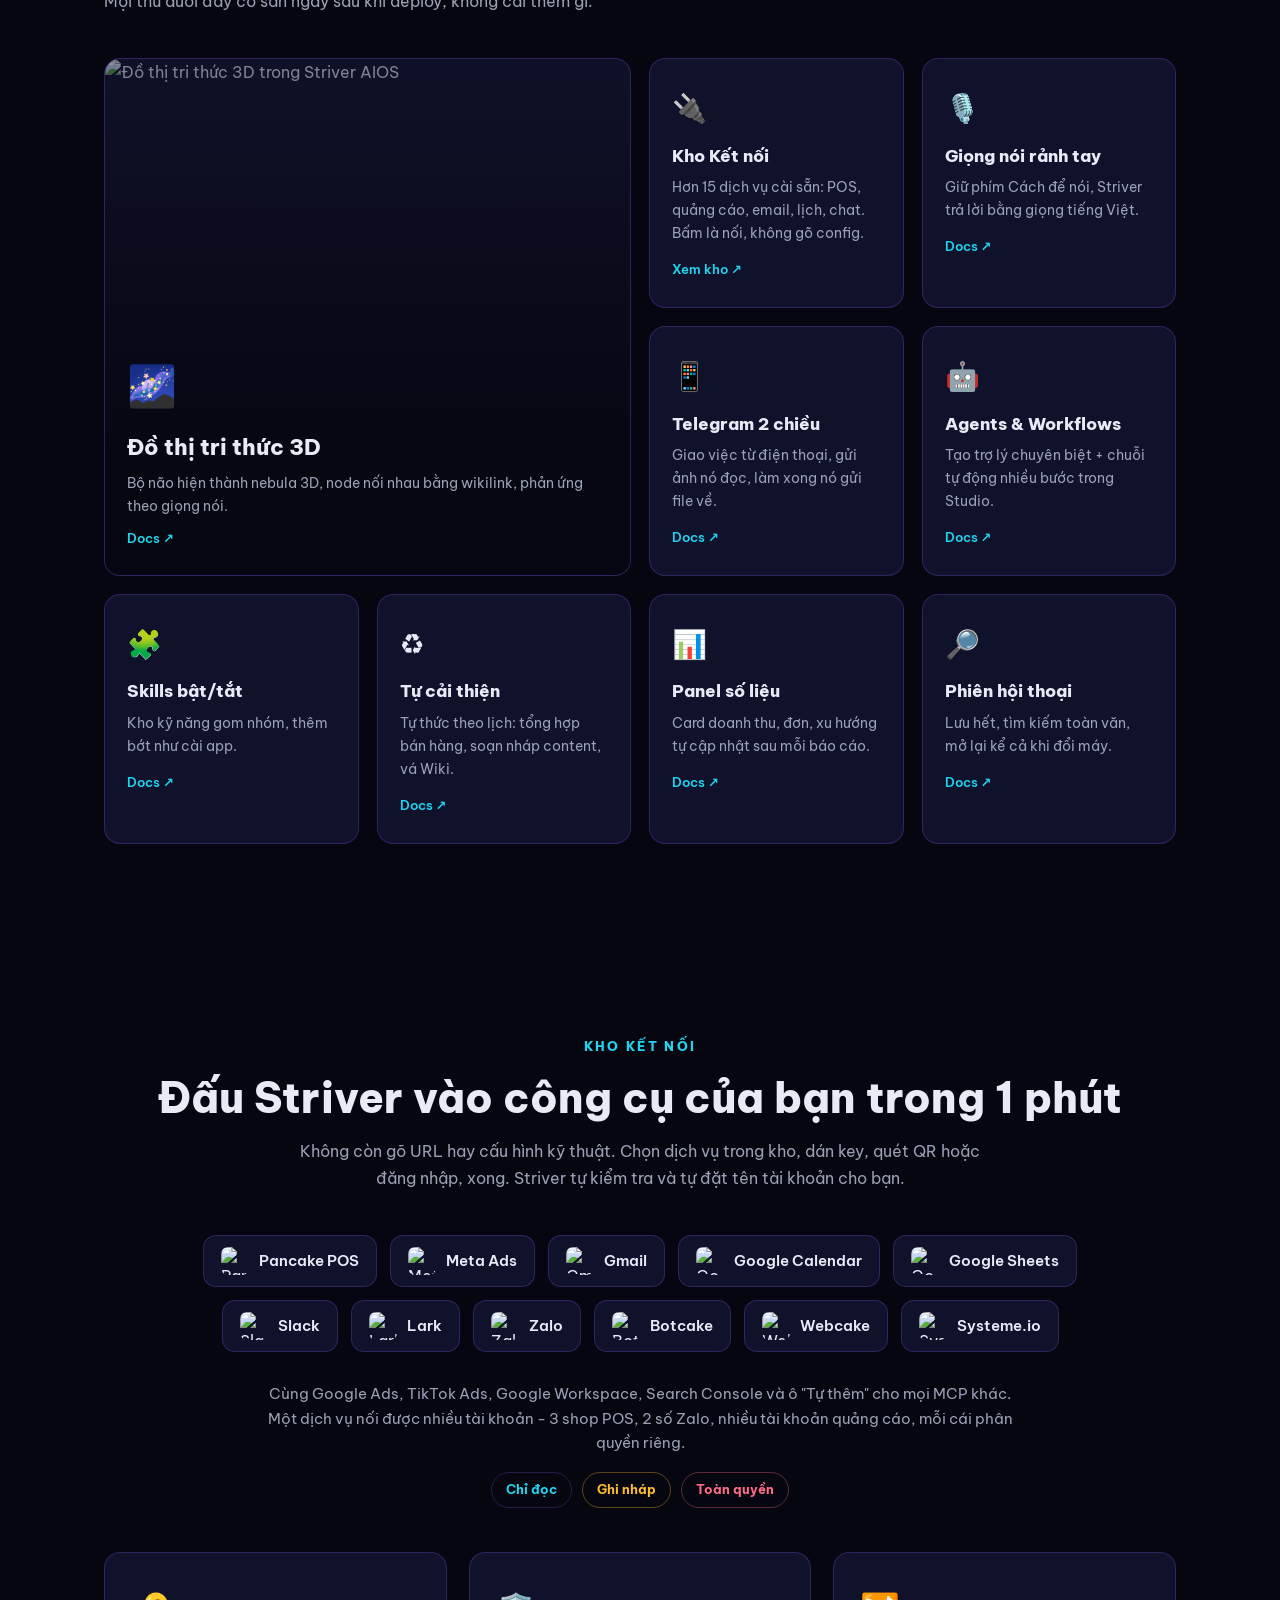
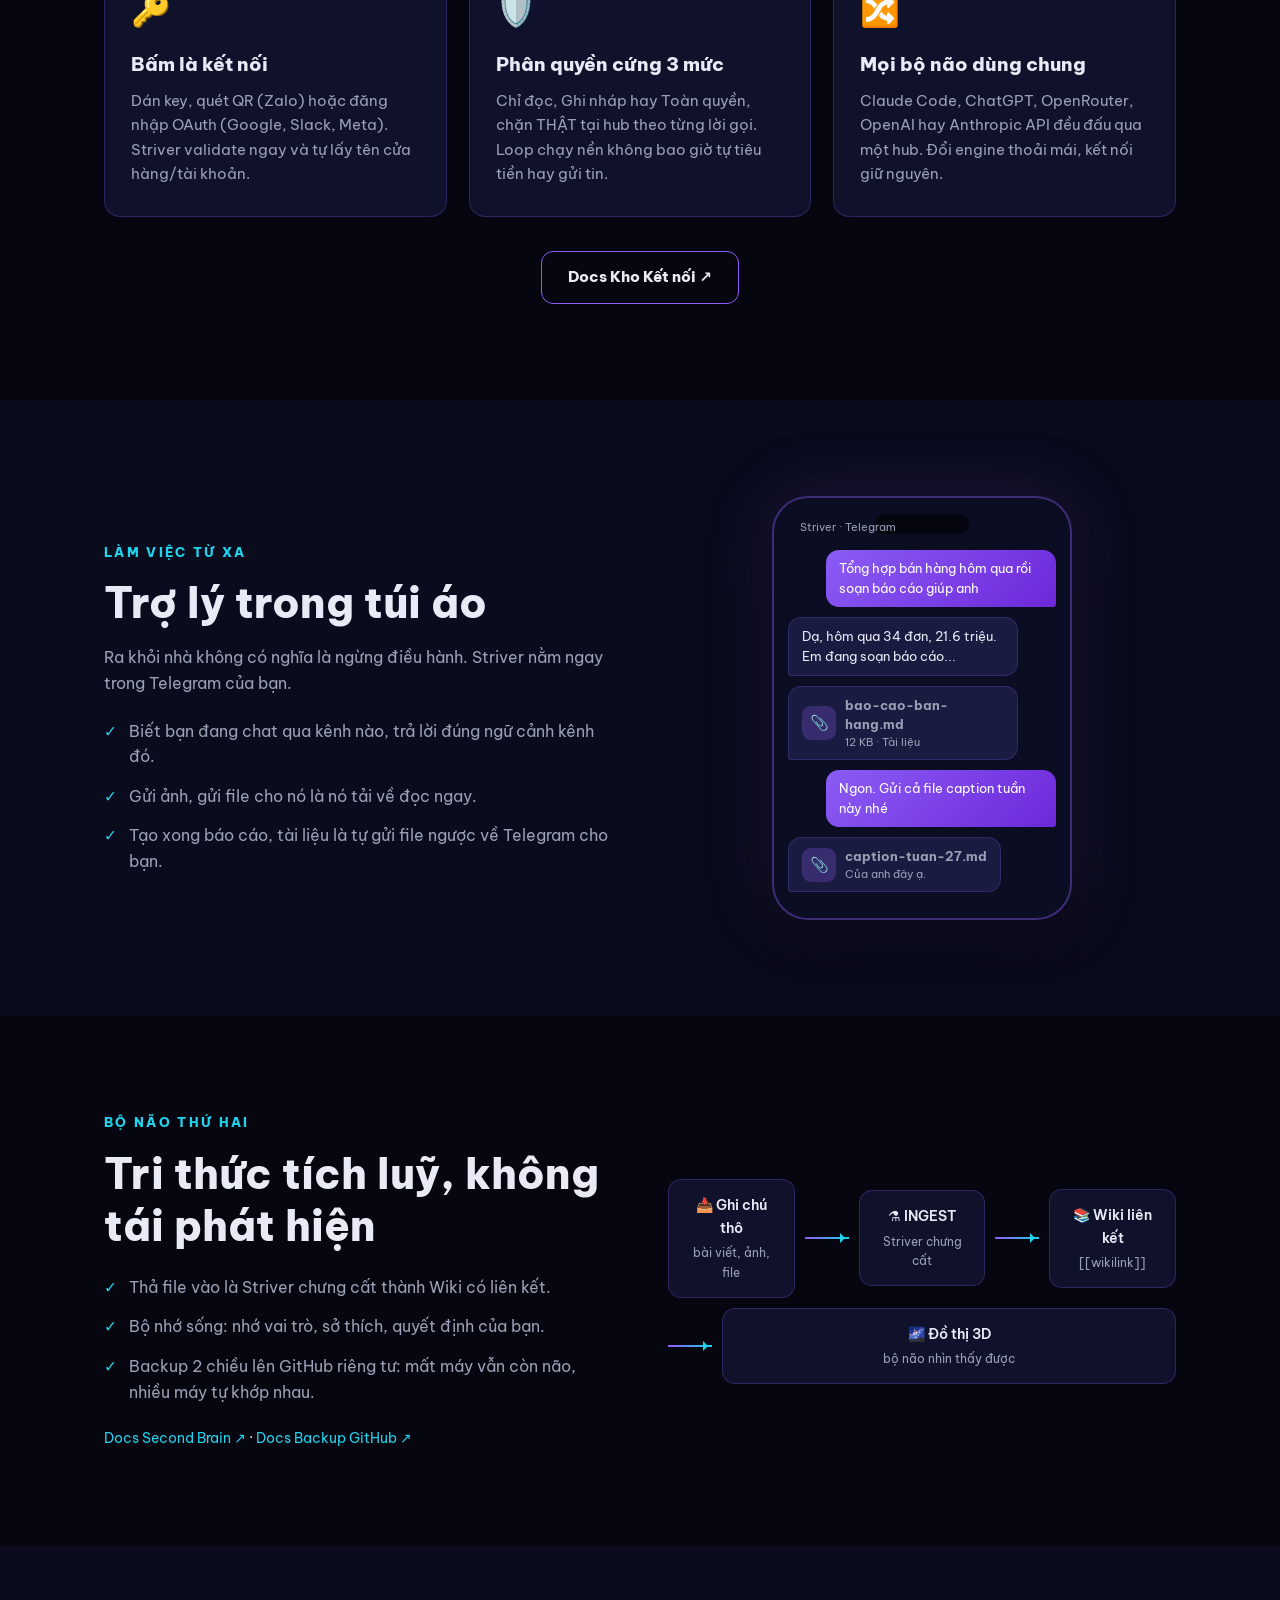
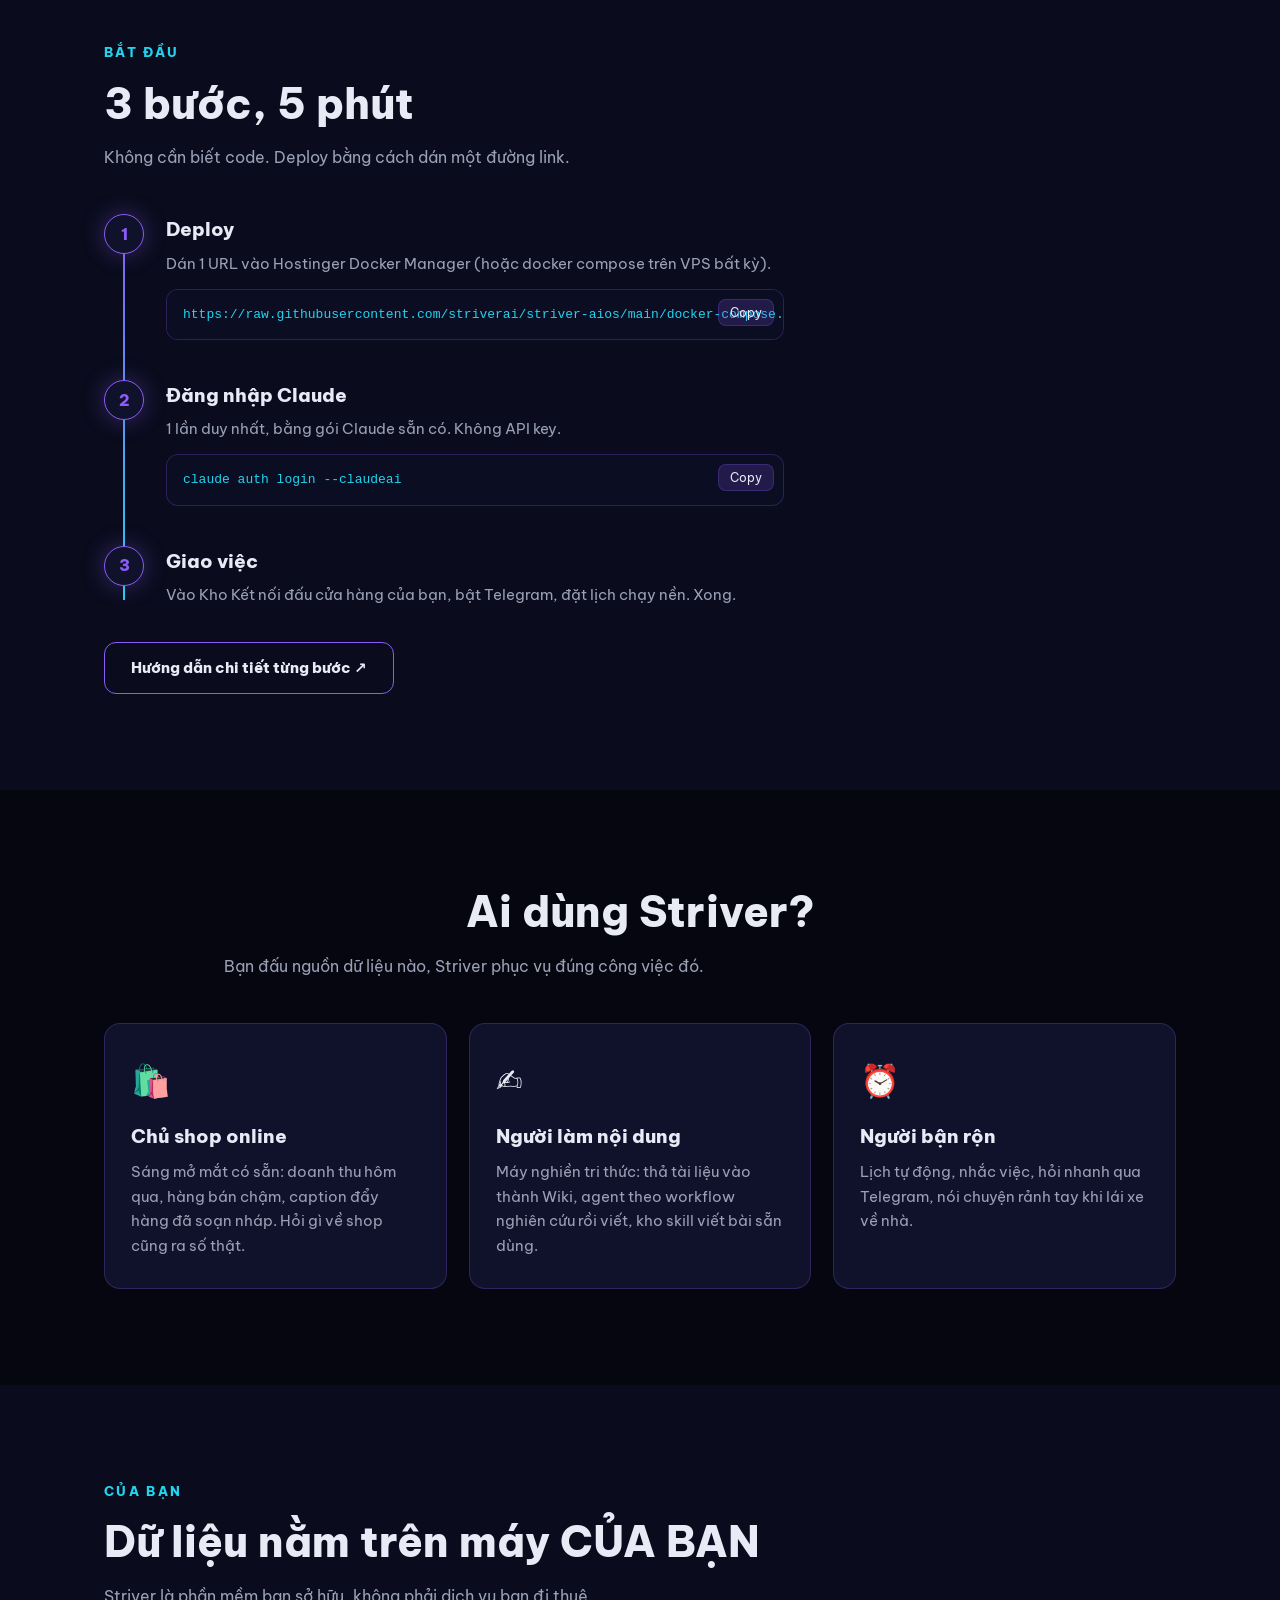
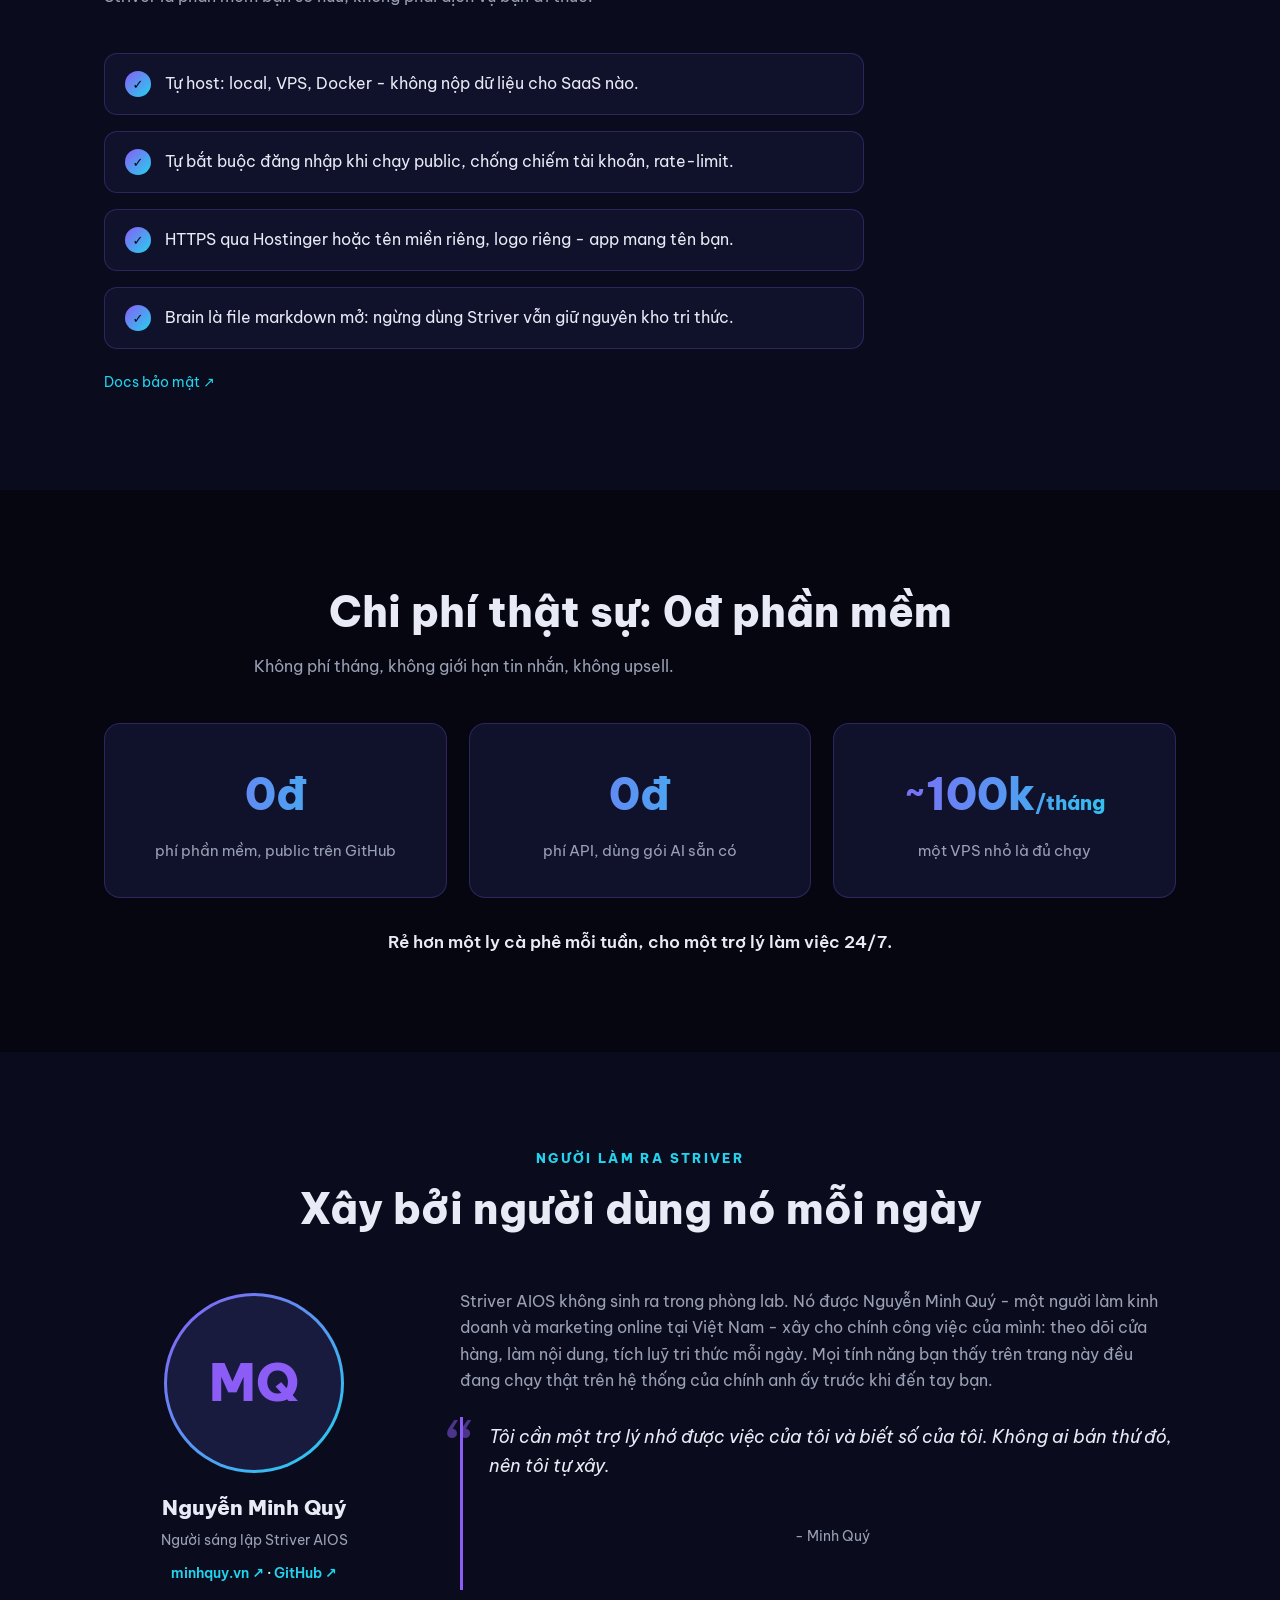
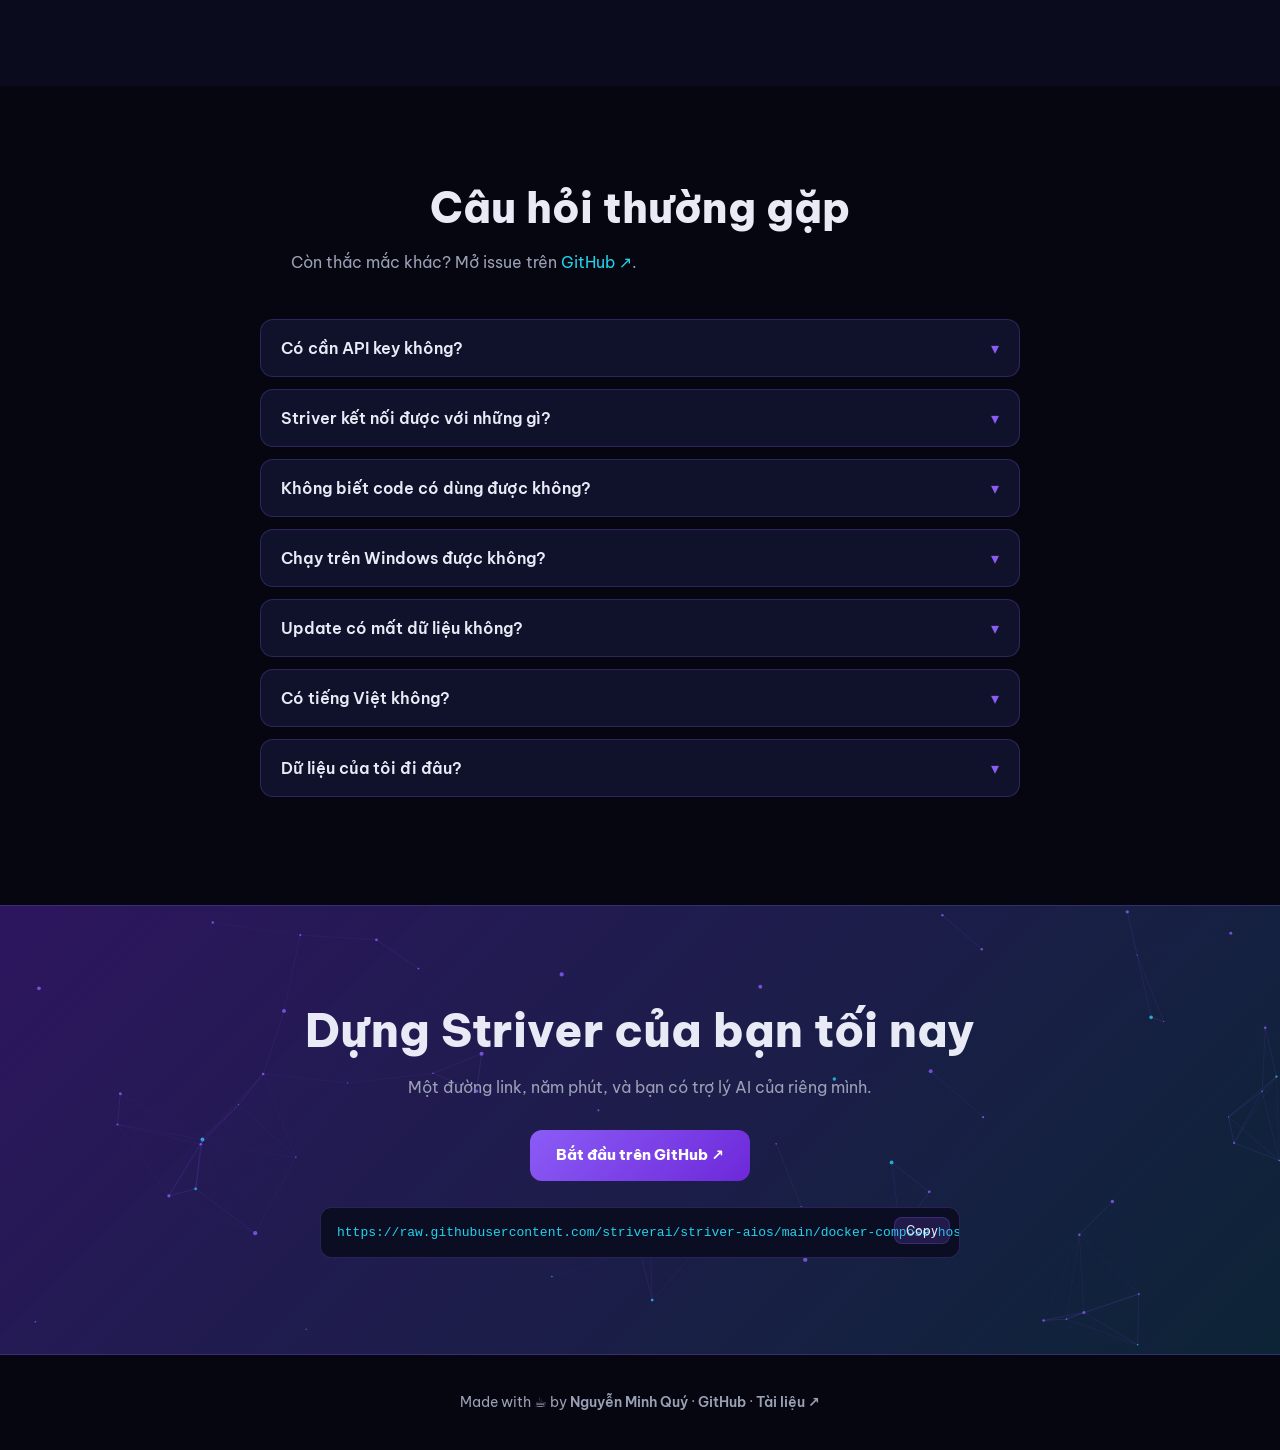
==== commit 2f0c91d0: "Rebrand Javis OS → Striver AIOS Full rebrand to striverai/striver-aios: - All code, docs, env vars, " ====
--- a/website/index.html
+++ b/website/index.html
@@ -3,10 +3,10 @@
 <head>
 <meta charset="UTF-8">
 <meta name="viewport" content="width=device-width, initial-scale=1">
-<title>Javis OS - Trợ lý AI tự host, chạy bằng gói AI bạn đang có</title>
+<title>Striver AIOS - Trợ lý AI tự host, chạy bằng gói AI bạn đang có</title>
 <meta name="description" content="Trợ lý AI + Second Brain tự host: nhớ bạn, báo số liệu thật từ kho kết nối (POS, quảng cáo, Gmail, lịch, Slack, Lark...), làm việc qua Telegram và giọng nói tiếng Việt. Chạy bằng gói Claude/ChatGPT sẵn có, không cần API key.">
 <meta name="author" content="Nguyễn Minh Quý">
-<meta property="og:title" content="Javis OS - Trợ lý AI tự host, chạy bằng gói AI bạn đang có">
+<meta property="og:title" content="Striver AIOS - Trợ lý AI tự host, chạy bằng gói AI bạn đang có">
 <meta property="og:description" content="Trợ lý AI + Second Brain tự host: nhớ bạn, báo số liệu thật từ kho kết nối (POS, quảng cáo, Gmail, lịch, Slack, Lark...), làm việc qua Telegram và giọng nói. Chạy bằng gói Claude/ChatGPT sẵn có, không cần API key.">
 <meta property="og:type" content="website">
 <meta property="og:image" content="https://statics.pancake.vn/web-media-263/60/16/ba/ca/94174802bcc2b133a14259b5cb9093d18da42c2a175d8bf1ae1aaa1c-w:1028-h:613-l:76335-t:image/jpeg.jpg">
@@ -140,7 +140,7 @@
 .bubbles{display:flex;flex-direction:column;gap:10px;min-height:330px}
 .bubble{max-width:86%;padding:9px 13px;border-radius:13px;font-size:13px;line-height:1.5;opacity:0;transform:translateY(14px);transition:opacity .5s,transform .5s}
 .bubble.you{align-self:flex-end;background:linear-gradient(135deg,var(--vio),var(--vio2));color:#fff;border-bottom-right-radius:3px}
-.bubble.javis{align-self:flex-start;background:#191c40;border:1px solid rgba(139,92,246,.22);border-bottom-left-radius:3px}
+.bubble.striver{align-self:flex-start;background:#191c40;border:1px solid rgba(139,92,246,.22);border-bottom-left-radius:3px}
 .bubble.file{display:flex;align-items:center;gap:9px}
 .bubble.file .fico{width:34px;height:34px;border-radius:9px;background:rgba(139,92,246,.25);display:flex;align-items:center;justify-content:center;font-size:15px;flex-shrink:0}
 .bubble.file b{font-size:12.5px;display:block}
@@ -256,7 +256,7 @@
 
 <nav id="nav">
   <div class="nav-in">
-    <a class="logo" href="#top">🧠 Javis OS</a>
+    <a class="logo" href="#top">🧠 Striver AIOS</a>
     <button id="burger" aria-label="Menu">☰</button>
     <div class="links" id="navLinks">
       <a href="#features">Tính năng</a>
@@ -265,8 +265,8 @@
       <a href="#security">Bảo mật</a>
       <a href="#author">Tác giả</a>
       <a href="#faq">FAQ</a>
-      <a href="https://github.com/blogminhquy/javis-os/blob/main/docs/README.md" target="_blank" rel="noopener">Tài liệu ↗</a>
-      <a class="btn btn-o btn-sm" href="https://github.com/blogminhquy/javis-os" target="_blank" rel="noopener">GitHub ↗</a>
+      <a href="https://github.com/striverai/striver-aios/blob/main/docs/README.md" target="_blank" rel="noopener">Tài liệu ↗</a>
+      <a class="btn btn-o btn-sm" href="https://github.com/striverai/striver-aios" target="_blank" rel="noopener">GitHub ↗</a>
     </div>
   </div>
 </nav>
@@ -279,10 +279,10 @@
       <div>
         <span class="badge">Hơn 15 kết nối cài sẵn · 100% tiếng Việt · Tự host</span>
         <h1>Trợ lý AI của riêng bạn. <em>Chạy bằng gói AI bạn đang có.</em></h1>
-        <p class="hero-sub">Javis OS biến gói Claude/ChatGPT bạn đang trả tiền hàng tháng thành một trợ lý toàn quyền trên máy của bạn: nhớ bạn, biết số liệu thật của bạn, làm việc cả khi bạn ngủ. Không cần API key. Không phí phần mềm.</p>
+        <p class="hero-sub">Striver AIOS biến gói Claude/ChatGPT bạn đang trả tiền hàng tháng thành một trợ lý toàn quyền trên máy của bạn: nhớ bạn, biết số liệu thật của bạn, làm việc cả khi bạn ngủ. Không cần API key. Không phí phần mềm.</p>
         <div class="cta-row">
-          <a class="btn btn-p" href="https://github.com/blogminhquy/javis-os/blob/main/DEPLOY.md" target="_blank" rel="noopener">Deploy 5 phút ↗</a>
-          <a class="btn btn-o" href="https://github.com/blogminhquy/javis-os" target="_blank" rel="noopener">Xem trên GitHub ↗</a>
+          <a class="btn btn-p" href="https://github.com/striverai/striver-aios/blob/main/DEPLOY.md" target="_blank" rel="noopener">Deploy 5 phút ↗</a>
+          <a class="btn btn-o" href="https://github.com/striverai/striver-aios" target="_blank" rel="noopener">Xem trên GitHub ↗</a>
         </div>
         <p class="hero-note">Chạy trên VPS của bạn · Dữ liệu 100% của bạn</p>
       </div>
@@ -291,7 +291,7 @@
           <span class="dot" style="background:#ff5f57"></span>
           <span class="dot" style="background:#febc2e"></span>
           <span class="dot" style="background:#28c840"></span>
-          <span class="win-title">Javis OS · Dashboard</span>
+          <span class="win-title">Striver AIOS · Dashboard</span>
         </div>
         <div class="win-body" id="chatDemo"></div>
       </div>
@@ -317,12 +317,12 @@
 <section id="solution">
   <div class="wrap">
     <p class="kicker rv">Giải pháp</p>
-    <h2 class="rv">Javis OS: lớp điều hành AI trên máy của chính bạn</h2>
-    <p class="lead rv">Javis không phải một chatbot. Nó là hệ điều hành cho trợ lý AI: lấy Claude Code CLI làm bộ não toàn quyền, bọc thêm trí nhớ dài hạn, số liệu thật và các kênh làm việc, chạy trên máy hoặc VPS của bạn.</p>
+    <h2 class="rv">Striver AIOS: lớp điều hành AI trên máy của chính bạn</h2>
+    <p class="lead rv">Striver không phải một chatbot. Nó là hệ điều hành cho trợ lý AI: lấy Claude Code CLI làm bộ não toàn quyền, bọc thêm trí nhớ dài hạn, số liệu thật và các kênh làm việc, chạy trên máy hoặc VPS của bạn.</p>
     <div class="grid3">
       <div class="card rv" style="--d:.05s"><span class="ico">💰</span><h3>0đ tiền API</h3><p>Bộ não chạy bằng gói Claude/ChatGPT bạn đang trả. Đổi engine tự do: Claude Code, Codex, OpenRouter, OpenAI.</p></div>
       <div class="card rv" style="--d:.15s"><span class="ico">🧠</span><h3>Nhớ bạn vĩnh viễn</h3><p>Second Brain tích luỹ: bộ nhớ sống + Wiki có liên kết. Càng dùng càng hiểu bạn, không tái phát hiện lại từ đầu.</p></div>
-      <div class="card rv" style="--d:.25s"><span class="ico">📈</span><h3>Số liệu thật, không bịa</h3><p>Kho Kết nối đấu vào POS, quảng cáo, email, lịch... Javis trả lời bằng số thật của bạn, so kỳ trước, kèm đề xuất.</p></div>
+      <div class="card rv" style="--d:.25s"><span class="ico">📈</span><h3>Số liệu thật, không bịa</h3><p>Kho Kết nối đấu vào POS, quảng cáo, email, lịch... Striver trả lời bằng số thật của bạn, so kỳ trước, kèm đề xuất.</p></div>
     </div>
   </div>
 </section>
@@ -330,11 +330,11 @@
 <!-- 4. COMPARE -->
 <section id="compare" class="alt">
   <div class="wrap">
-    <h2 class="rv center">Chatbot thường vs Javis OS</h2>
+    <h2 class="rv center">Chatbot thường vs Striver AIOS</h2>
     <p class="lead rv center">Cùng một gói AI, hai đẳng cấp trợ lý.</p>
     <div class="tbl-wrap rv">
       <table>
-        <thead><tr><th></th><th>Chatbot thường</th><th class="new">Javis OS</th></tr></thead>
+        <thead><tr><th></th><th>Chatbot thường</th><th class="new">Striver AIOS</th></tr></thead>
         <tbody>
           <tr class="rv" style="--d:.05s"><td>Bộ não</td><td class="old">API gọi rời từng câu</td><td class="new">Claude Code, ChatGPT hay API - toàn quyền file, lệnh, MCP, skill</td></tr>
           <tr class="rv" style="--d:.1s"><td>Trí nhớ</td><td class="old">Quên sau mỗi phiên</td><td class="new">Second Brain sống, dày lên qua từng hội thoại</td></tr>
@@ -356,15 +356,15 @@
     <h2 class="rv">Một bộ não, đủ đồ nghề</h2>
     <p class="lead rv">Mọi thứ dưới đây có sẵn ngay sau khi deploy, không cài thêm gì.</p>
     <div class="bento">
-      <div class="feature big rv"><img class="bento-img" src="https://statics.pancake.vn/web-media-263/60/16/ba/ca/94174802bcc2b133a14259b5cb9093d18da42c2a175d8bf1ae1aaa1c-w:1028-h:613-l:76335-t:image/jpeg.jpg" alt="Đồ thị tri thức 3D trong Javis OS" loading="lazy"><span class="bento-shade"></span><span class="ico">🌌</span><h3>Đồ thị tri thức 3D</h3><p>Bộ não hiện thành nebula 3D, node nối nhau bằng wikilink, phản ứng theo giọng nói.</p><a href="https://github.com/blogminhquy/javis-os/blob/main/docs/03-do-thi-tri-thuc-3d.md" target="_blank" rel="noopener">Docs ↗</a></div>
+      <div class="feature big rv"><img class="bento-img" src="https://statics.pancake.vn/web-media-263/60/16/ba/ca/94174802bcc2b133a14259b5cb9093d18da42c2a175d8bf1ae1aaa1c-w:1028-h:613-l:76335-t:image/jpeg.jpg" alt="Đồ thị tri thức 3D trong Striver AIOS" loading="lazy"><span class="bento-shade"></span><span class="ico">🌌</span><h3>Đồ thị tri thức 3D</h3><p>Bộ não hiện thành nebula 3D, node nối nhau bằng wikilink, phản ứng theo giọng nói.</p><a href="https://github.com/striverai/striver-aios/blob/main/docs/03-do-thi-tri-thuc-3d.md" target="_blank" rel="noopener">Docs ↗</a></div>
       <div class="feature rv" style="--d:.03s"><span class="ico">🔌</span><h3>Kho Kết nối</h3><p>Hơn 15 dịch vụ cài sẵn: POS, quảng cáo, email, lịch, chat. Bấm là nối, không gõ config.</p><a href="#connect">Xem kho ↗</a></div>
-      <div class="feature rv" style="--d:.05s"><span class="ico">🎙️</span><h3>Giọng nói rảnh tay</h3><p>Giữ phím Cách để nói, Javis trả lời bằng giọng tiếng Việt.</p><a href="https://github.com/blogminhquy/javis-os/blob/main/docs/02-tro-chuyen-va-giong-noi.md" target="_blank" rel="noopener">Docs ↗</a></div>
-      <div class="feature rv" style="--d:.1s"><span class="ico">📱</span><h3>Telegram 2 chiều</h3><p>Giao việc từ điện thoại, gửi ảnh nó đọc, làm xong nó gửi file về.</p><a href="https://github.com/blogminhquy/javis-os/blob/main/docs/11-telegram.md" target="_blank" rel="noopener">Docs ↗</a></div>
-      <div class="feature rv" style="--d:.15s"><span class="ico">🤖</span><h3>Agents &amp; Workflows</h3><p>Tạo trợ lý chuyên biệt + chuỗi tự động nhiều bước trong Studio.</p><a href="https://github.com/blogminhquy/javis-os/blob/main/docs/07-agents-va-workflows.md" target="_blank" rel="noopener">Docs ↗</a></div>
-      <div class="feature rv" style="--d:.2s"><span class="ico">🧩</span><h3>Skills bật/tắt</h3><p>Kho kỹ năng gom nhóm, thêm bớt như cài app.</p><a href="https://github.com/blogminhquy/javis-os/blob/main/docs/06-skills.md" target="_blank" rel="noopener">Docs ↗</a></div>
-      <div class="feature rv" style="--d:.25s"><span class="ico">♻️</span><h3>Tự cải thiện</h3><p>Tự thức theo lịch: tổng hợp bán hàng, soạn nháp content, vá Wiki.</p><a href="https://github.com/blogminhquy/javis-os/blob/main/docs/08-tu-cai-thien.md" target="_blank" rel="noopener">Docs ↗</a></div>
-      <div class="feature rv" style="--d:.3s"><span class="ico">📊</span><h3>Panel số liệu</h3><p>Card doanh thu, đơn, xu hướng tự cập nhật sau mỗi báo cáo.</p><a href="https://github.com/blogminhquy/javis-os/blob/main/docs/09-mcp-va-so-lieu.md" target="_blank" rel="noopener">Docs ↗</a></div>
-      <div class="feature rv" style="--d:.35s"><span class="ico">🔎</span><h3>Phiên hội thoại</h3><p>Lưu hết, tìm kiếm toàn văn, mở lại kể cả khi đổi máy.</p><a href="https://github.com/blogminhquy/javis-os/blob/main/docs/04-phien-hoi-thoai.md" target="_blank" rel="noopener">Docs ↗</a></div>
+      <div class="feature rv" style="--d:.05s"><span class="ico">🎙️</span><h3>Giọng nói rảnh tay</h3><p>Giữ phím Cách để nói, Striver trả lời bằng giọng tiếng Việt.</p><a href="https://github.com/striverai/striver-aios/blob/main/docs/02-tro-chuyen-va-giong-noi.md" target="_blank" rel="noopener">Docs ↗</a></div>
+      <div class="feature rv" style="--d:.1s"><span class="ico">📱</span><h3>Telegram 2 chiều</h3><p>Giao việc từ điện thoại, gửi ảnh nó đọc, làm xong nó gửi file về.</p><a href="https://github.com/striverai/striver-aios/blob/main/docs/11-telegram.md" target="_blank" rel="noopener">Docs ↗</a></div>
+      <div class="feature rv" style="--d:.15s"><span class="ico">🤖</span><h3>Agents &amp; Workflows</h3><p>Tạo trợ lý chuyên biệt + chuỗi tự động nhiều bước trong Studio.</p><a href="https://github.com/striverai/striver-aios/blob/main/docs/07-agents-va-workflows.md" target="_blank" rel="noopener">Docs ↗</a></div>
+      <div class="feature rv" style="--d:.2s"><span class="ico">🧩</span><h3>Skills bật/tắt</h3><p>Kho kỹ năng gom nhóm, thêm bớt như cài app.</p><a href="https://github.com/striverai/striver-aios/blob/main/docs/06-skills.md" target="_blank" rel="noopener">Docs ↗</a></div>
+      <div class="feature rv" style="--d:.25s"><span class="ico">♻️</span><h3>Tự cải thiện</h3><p>Tự thức theo lịch: tổng hợp bán hàng, soạn nháp content, vá Wiki.</p><a href="https://github.com/striverai/striver-aios/blob/main/docs/08-tu-cai-thien.md" target="_blank" rel="noopener">Docs ↗</a></div>
+      <div class="feature rv" style="--d:.3s"><span class="ico">📊</span><h3>Panel số liệu</h3><p>Card doanh thu, đơn, xu hướng tự cập nhật sau mỗi báo cáo.</p><a href="https://github.com/striverai/striver-aios/blob/main/docs/09-mcp-va-so-lieu.md" target="_blank" rel="noopener">Docs ↗</a></div>
+      <div class="feature rv" style="--d:.35s"><span class="ico">🔎</span><h3>Phiên hội thoại</h3><p>Lưu hết, tìm kiếm toàn văn, mở lại kể cả khi đổi máy.</p><a href="https://github.com/striverai/striver-aios/blob/main/docs/04-phien-hoi-thoai.md" target="_blank" rel="noopener">Docs ↗</a></div>
     </div>
   </div>
 </section>
@@ -373,8 +373,8 @@
 <section id="connect">
   <div class="wrap center">
     <p class="kicker rv">Kho Kết nối</p>
-    <h2 class="rv">Đấu Javis vào công cụ của bạn trong 1 phút</h2>
-    <p class="lead rv">Không còn gõ URL hay cấu hình kỹ thuật. Chọn dịch vụ trong kho, dán key, quét QR hoặc đăng nhập, xong. Javis tự kiểm tra và tự đặt tên tài khoản cho bạn.</p>
+    <h2 class="rv">Đấu Striver vào công cụ của bạn trong 1 phút</h2>
+    <p class="lead rv">Không còn gõ URL hay cấu hình kỹ thuật. Chọn dịch vụ trong kho, dán key, quét QR hoặc đăng nhập, xong. Striver tự kiểm tra và tự đặt tên tài khoản cho bạn.</p>
     <div class="conns rv">
       <div class="conn-logo"><img src="https://statics.pancake.vn/web-media-263/3c/01/7c/4b/eb5e58bb7bbe9db359b89e738c8df1bfe728b3fe06d1d3caedf61e65-w:512-h:512-l:10567-t:image/png.png" alt="Pancake POS" loading="lazy"><span>Pancake POS</span></div>
       <div class="conn-logo"><img src="https://statics.pancake.vn/web-media-263/7c/5e/22/b4/f86962835fbffe9cea2a4b9d7596c4a02ed8ef73ceb617081c56e94a-w:1280-h:1280-l:15535-t:image/webp.webp" alt="Meta Ads" loading="lazy"><span>Meta Ads</span></div>
@@ -395,11 +395,11 @@
       <span class="perm-tag f">Toàn quyền</span>
     </div>
     <div class="grid3" style="margin-top:44px;text-align:left">
-      <div class="card rv" style="--d:.05s"><span class="ico">🔑</span><h3>Bấm là kết nối</h3><p>Dán key, quét QR (Zalo) hoặc đăng nhập OAuth (Google, Slack, Meta). Javis validate ngay và tự lấy tên cửa hàng/tài khoản.</p></div>
+      <div class="card rv" style="--d:.05s"><span class="ico">🔑</span><h3>Bấm là kết nối</h3><p>Dán key, quét QR (Zalo) hoặc đăng nhập OAuth (Google, Slack, Meta). Striver validate ngay và tự lấy tên cửa hàng/tài khoản.</p></div>
       <div class="card rv" style="--d:.15s"><span class="ico">🛡️</span><h3>Phân quyền cứng 3 mức</h3><p>Chỉ đọc, Ghi nháp hay Toàn quyền, chặn THẬT tại hub theo từng lời gọi. Loop chạy nền không bao giờ tự tiêu tiền hay gửi tin.</p></div>
       <div class="card rv" style="--d:.25s"><span class="ico">🔀</span><h3>Mọi bộ não dùng chung</h3><p>Claude Code, ChatGPT, OpenRouter, OpenAI hay Anthropic API đều đấu qua một hub. Đổi engine thoải mái, kết nối giữ nguyên.</p></div>
     </div>
-    <p style="margin-top:34px"><a class="btn btn-o" href="https://github.com/blogminhquy/javis-os/blob/main/docs/09-mcp-va-so-lieu.md" target="_blank" rel="noopener">Docs Kho Kết nối ↗</a></p>
+    <p style="margin-top:34px"><a class="btn btn-o" href="https://github.com/striverai/striver-aios/blob/main/docs/09-mcp-va-so-lieu.md" target="_blank" rel="noopener">Docs Kho Kết nối ↗</a></p>
   </div>
 </section>
 
@@ -410,7 +410,7 @@
       <div>
         <p class="kicker rv">Làm việc từ xa</p>
         <h2 class="rv">Trợ lý trong túi áo</h2>
-        <p class="lead rv" style="margin-bottom:0">Ra khỏi nhà không có nghĩa là ngừng điều hành. Javis nằm ngay trong Telegram của bạn.</p>
+        <p class="lead rv" style="margin-bottom:0">Ra khỏi nhà không có nghĩa là ngừng điều hành. Striver nằm ngay trong Telegram của bạn.</p>
         <ul class="checks">
           <li class="rv" style="--d:.05s"><span class="ck">✓</span>Biết bạn đang chat qua kênh nào, trả lời đúng ngữ cảnh kênh đó.</li>
           <li class="rv" style="--d:.15s"><span class="ck">✓</span>Gửi ảnh, gửi file cho nó là nó tải về đọc ngay.</li>
@@ -419,13 +419,13 @@
       </div>
       <div class="rv" data-replay="1" id="phoneWrap">
         <div class="phone">
-          <span class="phone-head">Javis · Telegram</span>
+          <span class="phone-head">Striver · Telegram</span>
           <div class="bubbles">
             <div class="bubble you">Tổng hợp bán hàng hôm qua rồi soạn báo cáo giúp anh</div>
-            <div class="bubble javis">Dạ, hôm qua 34 đơn, 21.6 triệu. Em đang soạn báo cáo...</div>
-            <div class="bubble javis file"><span class="fico">📎</span><span><b>bao-cao-ban-hang.md</b><span>12 KB · Tài liệu</span></span></div>
+            <div class="bubble striver">Dạ, hôm qua 34 đơn, 21.6 triệu. Em đang soạn báo cáo...</div>
+            <div class="bubble striver file"><span class="fico">📎</span><span><b>bao-cao-ban-hang.md</b><span>12 KB · Tài liệu</span></span></div>
             <div class="bubble you">Ngon. Gửi cả file caption tuần này nhé</div>
-            <div class="bubble javis file"><span class="fico">📎</span><span><b>caption-tuan-27.md</b><span>Của anh đây ạ.</span></span></div>
+            <div class="bubble striver file"><span class="fico">📎</span><span><b>caption-tuan-27.md</b><span>Của anh đây ạ.</span></span></div>
           </div>
         </div>
       </div>
@@ -441,17 +441,17 @@
         <p class="kicker rv">Bộ não thứ hai</p>
         <h2 class="rv">Tri thức tích luỹ, không tái phát hiện</h2>
         <ul class="checks">
-          <li class="rv" style="--d:.05s"><span class="ck">✓</span>Thả file vào là Javis chưng cất thành Wiki có liên kết.</li>
+          <li class="rv" style="--d:.05s"><span class="ck">✓</span>Thả file vào là Striver chưng cất thành Wiki có liên kết.</li>
           <li class="rv" style="--d:.15s"><span class="ck">✓</span>Bộ nhớ sống: nhớ vai trò, sở thích, quyết định của bạn.</li>
           <li class="rv" style="--d:.25s"><span class="ck">✓</span>Backup 2 chiều lên GitHub riêng tư: mất máy vẫn còn não, nhiều máy tự khớp nhau.</li>
         </ul>
-        <p style="margin-top:22px;font-size:14px"><a href="https://github.com/blogminhquy/javis-os/blob/main/docs/13-second-brain-bo-nho-wiki.md" target="_blank" rel="noopener">Docs Second Brain ↗</a> · <a href="https://github.com/blogminhquy/javis-os/blob/main/docs/18-sao-luu-github.md" target="_blank" rel="noopener">Docs Backup GitHub ↗</a></p>
+        <p style="margin-top:22px;font-size:14px"><a href="https://github.com/striverai/striver-aios/blob/main/docs/13-second-brain-bo-nho-wiki.md" target="_blank" rel="noopener">Docs Second Brain ↗</a> · <a href="https://github.com/striverai/striver-aios/blob/main/docs/18-sao-luu-github.md" target="_blank" rel="noopener">Docs Backup GitHub ↗</a></p>
       </div>
       <div class="rv">
         <div class="flow">
           <div class="node">📥 Ghi chú thô<small>bài viết, ảnh, file</small></div>
           <div class="arrow"></div>
-          <div class="node">⚗️ INGEST<small>Javis chưng cất</small></div>
+          <div class="node">⚗️ INGEST<small>Striver chưng cất</small></div>
           <div class="arrow"></div>
           <div class="node">📚 Wiki liên kết<small>[[wikilink]]</small></div>
           <div class="arrow"></div>
@@ -474,7 +474,7 @@
         <span class="stepnum">1</span>
         <h3>Deploy</h3>
         <p>Dán 1 URL vào Hostinger Docker Manager (hoặc docker compose trên VPS bất kỳ).</p>
-        <pre><code>https://raw.githubusercontent.com/blogminhquy/javis-os/main/docker-compose.hostinger.yml</code><button class="copy-btn">Copy</button></pre>
+        <pre><code>https://raw.githubusercontent.com/striverai/striver-aios/main/docker-compose.hostinger.yml</code><button class="copy-btn">Copy</button></pre>
       </li>
       <li>
         <span class="stepnum">2</span>
@@ -488,15 +488,15 @@
         <p>Vào Kho Kết nối đấu cửa hàng của bạn, bật Telegram, đặt lịch chạy nền. Xong.</p>
       </li>
     </ol>
-    <p style="margin-top:34px"><a class="btn btn-o" href="https://github.com/blogminhquy/javis-os/blob/main/DEPLOY.md" target="_blank" rel="noopener">Hướng dẫn chi tiết từng bước ↗</a></p>
+    <p style="margin-top:34px"><a class="btn btn-o" href="https://github.com/striverai/striver-aios/blob/main/DEPLOY.md" target="_blank" rel="noopener">Hướng dẫn chi tiết từng bước ↗</a></p>
   </div>
 </section>
 
 <!-- 9. USE CASES -->
 <section id="usecases">
   <div class="wrap">
-    <h2 class="rv center">Ai dùng Javis?</h2>
-    <p class="lead rv center">Bạn đấu nguồn dữ liệu nào, Javis phục vụ đúng công việc đó.</p>
+    <h2 class="rv center">Ai dùng Striver?</h2>
+    <p class="lead rv center">Bạn đấu nguồn dữ liệu nào, Striver phục vụ đúng công việc đó.</p>
     <div class="grid3">
       <div class="card rv" style="--d:.05s"><span class="ico">🛍️</span><h3>Chủ shop online</h3><p>Sáng mở mắt có sẵn: doanh thu hôm qua, hàng bán chậm, caption đẩy hàng đã soạn nháp. Hỏi gì về shop cũng ra số thật.</p></div>
       <div class="card rv" style="--d:.15s"><span class="ico">✍️</span><h3>Người làm nội dung</h3><p>Máy nghiền tri thức: thả tài liệu vào thành Wiki, agent theo workflow nghiên cứu rồi viết, kho skill viết bài sẵn dùng.</p></div>
@@ -510,14 +510,14 @@
   <div class="wrap">
     <p class="kicker rv">Của bạn</p>
     <h2 class="rv">Dữ liệu nằm trên máy CỦA BẠN</h2>
-    <p class="lead rv">Javis là phần mềm bạn sở hữu, không phải dịch vụ bạn đi thuê.</p>
+    <p class="lead rv">Striver là phần mềm bạn sở hữu, không phải dịch vụ bạn đi thuê.</p>
     <ul class="seclist">
       <li class="rv" style="--d:.05s"><span class="ck">✓</span>Tự host: local, VPS, Docker - không nộp dữ liệu cho SaaS nào.</li>
       <li class="rv" style="--d:.15s"><span class="ck">✓</span>Tự bắt buộc đăng nhập khi chạy public, chống chiếm tài khoản, rate-limit.</li>
       <li class="rv" style="--d:.25s"><span class="ck">✓</span>HTTPS qua Hostinger hoặc tên miền riêng, logo riêng - app mang tên bạn.</li>
-      <li class="rv" style="--d:.35s"><span class="ck">✓</span>Brain là file markdown mở: ngừng dùng Javis vẫn giữ nguyên kho tri thức.</li>
+      <li class="rv" style="--d:.35s"><span class="ck">✓</span>Brain là file markdown mở: ngừng dùng Striver vẫn giữ nguyên kho tri thức.</li>
     </ul>
-    <p style="margin-top:22px;font-size:14px"><a href="https://github.com/blogminhquy/javis-os/blob/main/docs/14-bao-mat-tai-khoan.md" target="_blank" rel="noopener">Docs bảo mật ↗</a></p>
+    <p style="margin-top:22px;font-size:14px"><a href="https://github.com/striverai/striver-aios/blob/main/docs/14-bao-mat-tai-khoan.md" target="_blank" rel="noopener">Docs bảo mật ↗</a></p>
   </div>
 </section>
 
@@ -538,17 +538,17 @@
 <!-- 12. AUTHOR -->
 <section id="author" class="alt">
   <div class="wrap">
-    <p class="kicker rv center">Người làm ra Javis</p>
+    <p class="kicker rv center">Người làm ra Striver</p>
     <h2 class="rv center" style="margin-bottom:52px">Xây bởi người dùng nó mỗi ngày</h2>
     <div class="author-grid">
       <div class="author-side rv">
         <div class="avatar"><div class="ph">MQ</div><img src="https://statics.pancake.vn/web-media-263/08/45/2c/d0/741157ab4886f80e74b377f5677215e8a12eeab2df1494740bc90fc9-w:1254-h:1254-l:110609-t:image/jpeg.jpg" alt="Nguyễn Minh Quý" loading="lazy" onerror="this.remove()"></div>
         <p class="name">Nguyễn Minh Quý</p>
-        <p class="role">Người sáng lập Javis OS</p>
+        <p class="role">Người sáng lập Striver AIOS</p>
         <p class="alinks"><a href="https://minhquy.vn" target="_blank" rel="noopener">minhquy.vn ↗</a> · <a href="https://github.com/blogminhquy" target="_blank" rel="noopener">GitHub ↗</a></p>
       </div>
       <div class="author-txt rv" style="--d:.2s">
-        <p>Javis OS không sinh ra trong phòng lab. Nó được Nguyễn Minh Quý - một người làm kinh doanh và marketing online tại Việt Nam - xây cho chính công việc của mình: theo dõi cửa hàng, làm nội dung, tích luỹ tri thức mỗi ngày. Mọi tính năng bạn thấy trên trang này đều đang chạy thật trên hệ thống của chính anh ấy trước khi đến tay bạn.</p>
+        <p>Striver AIOS không sinh ra trong phòng lab. Nó được Nguyễn Minh Quý - một người làm kinh doanh và marketing online tại Việt Nam - xây cho chính công việc của mình: theo dõi cửa hàng, làm nội dung, tích luỹ tri thức mỗi ngày. Mọi tính năng bạn thấy trên trang này đều đang chạy thật trên hệ thống của chính anh ấy trước khi đến tay bạn.</p>
         <blockquote>
           Tôi cần một trợ lý nhớ được việc của tôi và biết số của tôi. Không ai bán thứ đó, nên tôi tự xây.
           <footer>- Minh Quý</footer>
@@ -562,10 +562,10 @@
 <section id="faq">
   <div class="wrap">
     <h2 class="rv center">Câu hỏi thường gặp</h2>
-    <p class="lead rv center">Còn thắc mắc khác? Mở issue trên <a href="https://github.com/blogminhquy/javis-os" target="_blank" rel="noopener">GitHub ↗</a>.</p>
+    <p class="lead rv center">Còn thắc mắc khác? Mở issue trên <a href="https://github.com/striverai/striver-aios" target="_blank" rel="noopener">GitHub ↗</a>.</p>
     <div class="faq rv">
-      <div class="qa"><button class="faq-q">Có cần API key không?<span class="ar">▾</span></button><div class="faq-a"><p>Không. Javis dùng gói subscription Claude/ChatGPT bạn đang có. Chỉ đăng nhập 1 lần.</p></div></div>
-      <div class="qa"><button class="faq-q">Javis kết nối được với những gì?<span class="ar">▾</span></button><div class="faq-a"><p>Hơn 15 dịch vụ cài sẵn trong Kho Kết nối: Pancake POS, Meta/Google/TikTok Ads, Gmail, Google Calendar, Sheets, Slack, Lark, Zalo, Botcake, Webcake, Systeme.io... Bấm kết nối rồi dán key hoặc đăng nhập là xong, mỗi kết nối phân quyền riêng. Dịch vụ chưa có thì tự thêm bằng MCP.</p></div></div>
+      <div class="qa"><button class="faq-q">Có cần API key không?<span class="ar">▾</span></button><div class="faq-a"><p>Không. Striver dùng gói subscription Claude/ChatGPT bạn đang có. Chỉ đăng nhập 1 lần.</p></div></div>
+      <div class="qa"><button class="faq-q">Striver kết nối được với những gì?<span class="ar">▾</span></button><div class="faq-a"><p>Hơn 15 dịch vụ cài sẵn trong Kho Kết nối: Pancake POS, Meta/Google/TikTok Ads, Gmail, Google Calendar, Sheets, Slack, Lark, Zalo, Botcake, Webcake, Systeme.io... Bấm kết nối rồi dán key hoặc đăng nhập là xong, mỗi kết nối phân quyền riêng. Dịch vụ chưa có thì tự thêm bằng MCP.</p></div></div>
       <div class="qa"><button class="faq-q">Không biết code có dùng được không?<span class="ar">▾</span></button><div class="faq-a"><p>Được. Deploy bằng cách dán 1 URL vào Hostinger, mọi thao tác còn lại làm trên giao diện.</p></div></div>
       <div class="qa"><button class="faq-q">Chạy trên Windows được không?<span class="ar">▾</span></button><div class="faq-a"><p>Được: Windows, macOS, Linux, Docker, VPS đều được.</p></div></div>
       <div class="qa"><button class="faq-q">Update có mất dữ liệu không?<span class="ar">▾</span></button><div class="faq-a"><p>Không. Dữ liệu nằm trong volume/thư mục riêng, update chỉ thay code.</p></div></div>
@@ -579,18 +579,18 @@
 <section class="final">
   <canvas id="ctaCanvas"></canvas>
   <div class="wrap">
-    <h2 class="rv">Dựng Javis của bạn tối nay</h2>
+    <h2 class="rv">Dựng Striver của bạn tối nay</h2>
     <p class="lead rv">Một đường link, năm phút, và bạn có trợ lý AI của riêng mình.</p>
-    <a class="btn btn-p rv" href="https://github.com/blogminhquy/javis-os" target="_blank" rel="noopener">Bắt đầu trên GitHub ↗</a>
-    <pre class="rv"><code>https://raw.githubusercontent.com/blogminhquy/javis-os/main/docker-compose.hostinger.yml</code><button class="copy-btn">Copy</button></pre>
+    <a class="btn btn-p rv" href="https://github.com/striverai/striver-aios" target="_blank" rel="noopener">Bắt đầu trên GitHub ↗</a>
+    <pre class="rv"><code>https://raw.githubusercontent.com/striverai/striver-aios/main/docker-compose.hostinger.yml</code><button class="copy-btn">Copy</button></pre>
   </div>
 </section>
 
 <footer>
   <div class="wrap">
     Made with ☕ by <a href="https://minhquy.vn" target="_blank" rel="noopener">Nguyễn Minh Quý</a>
-    · <a href="https://github.com/blogminhquy/javis-os" target="_blank" rel="noopener">GitHub</a>
-    · <a href="https://github.com/blogminhquy/javis-os/blob/main/docs/README.md" target="_blank" rel="noopener">Tài liệu ↗</a>
+    · <a href="https://github.com/striverai/striver-aios" target="_blank" rel="noopener">GitHub</a>
+    · <a href="https://github.com/striverai/striver-aios/blob/main/docs/README.md" target="_blank" rel="noopener">Tài liệu ↗</a>
   </div>
 </footer>
 
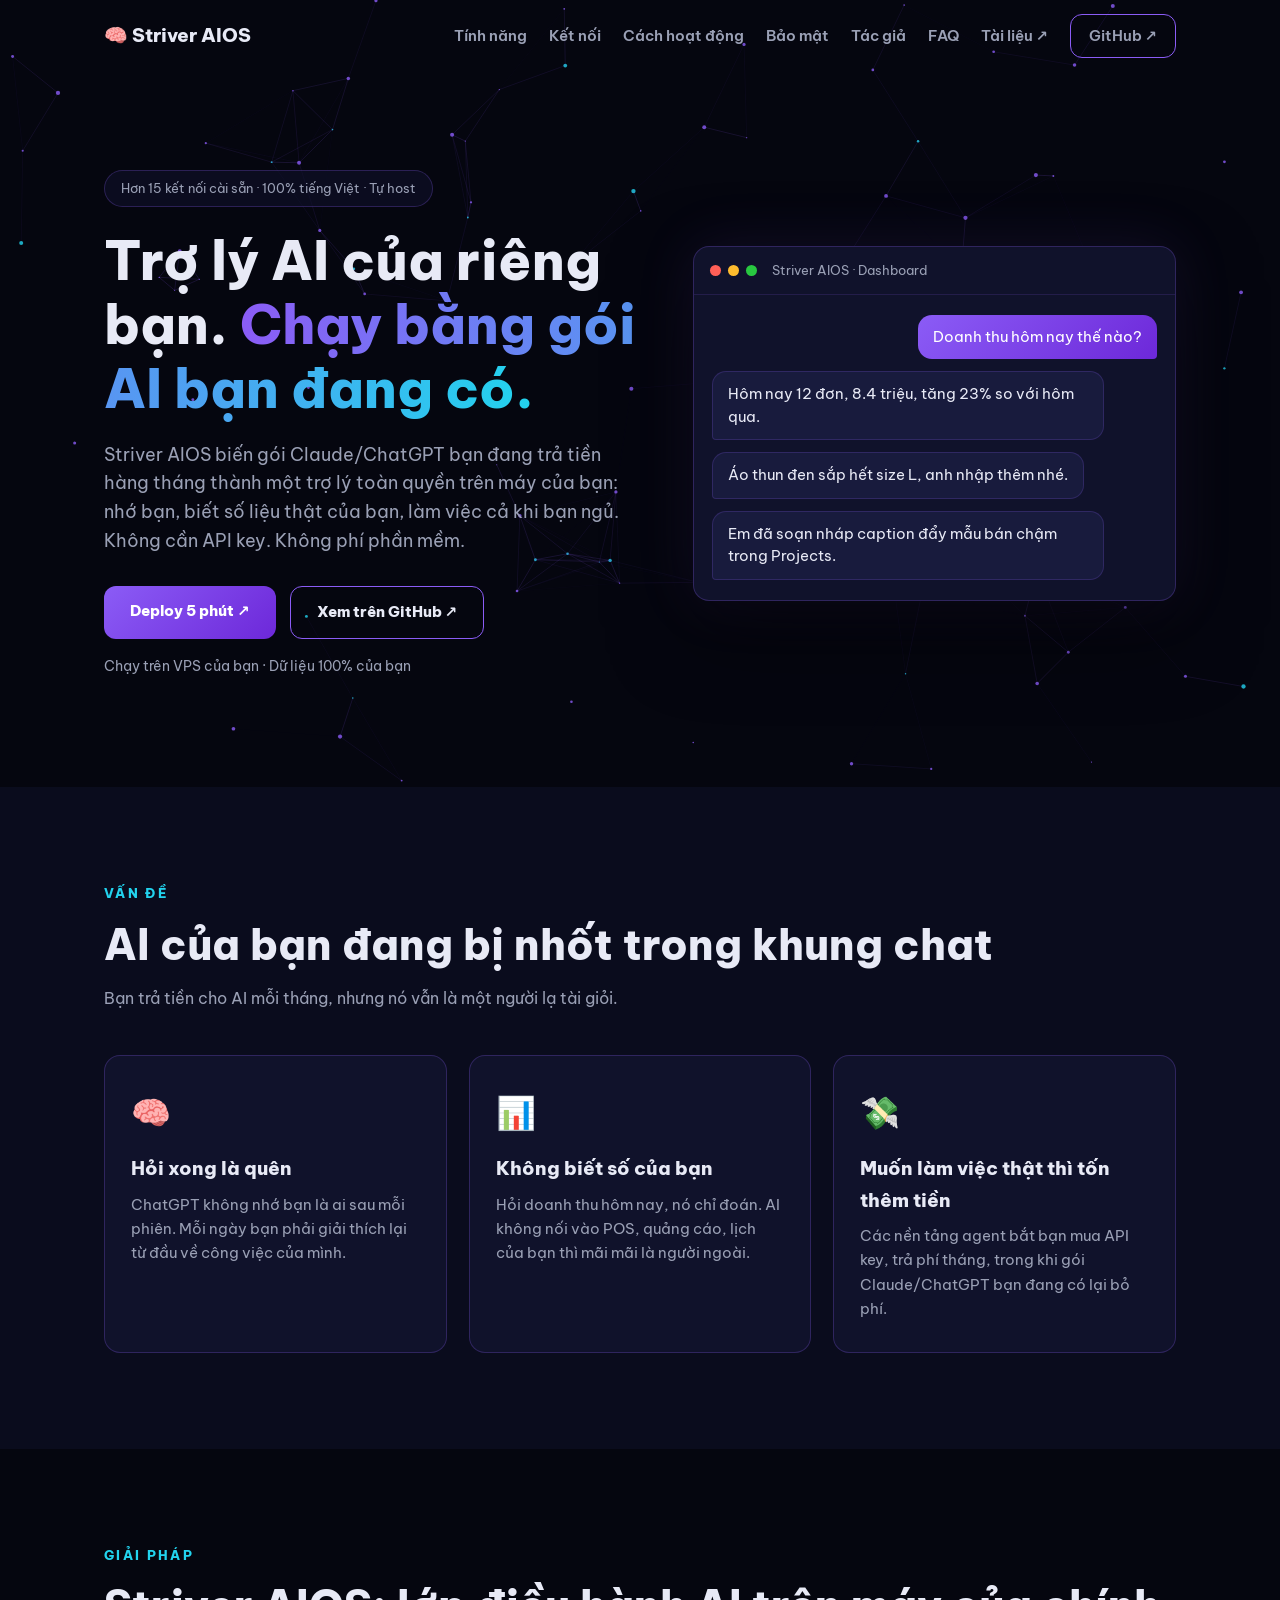
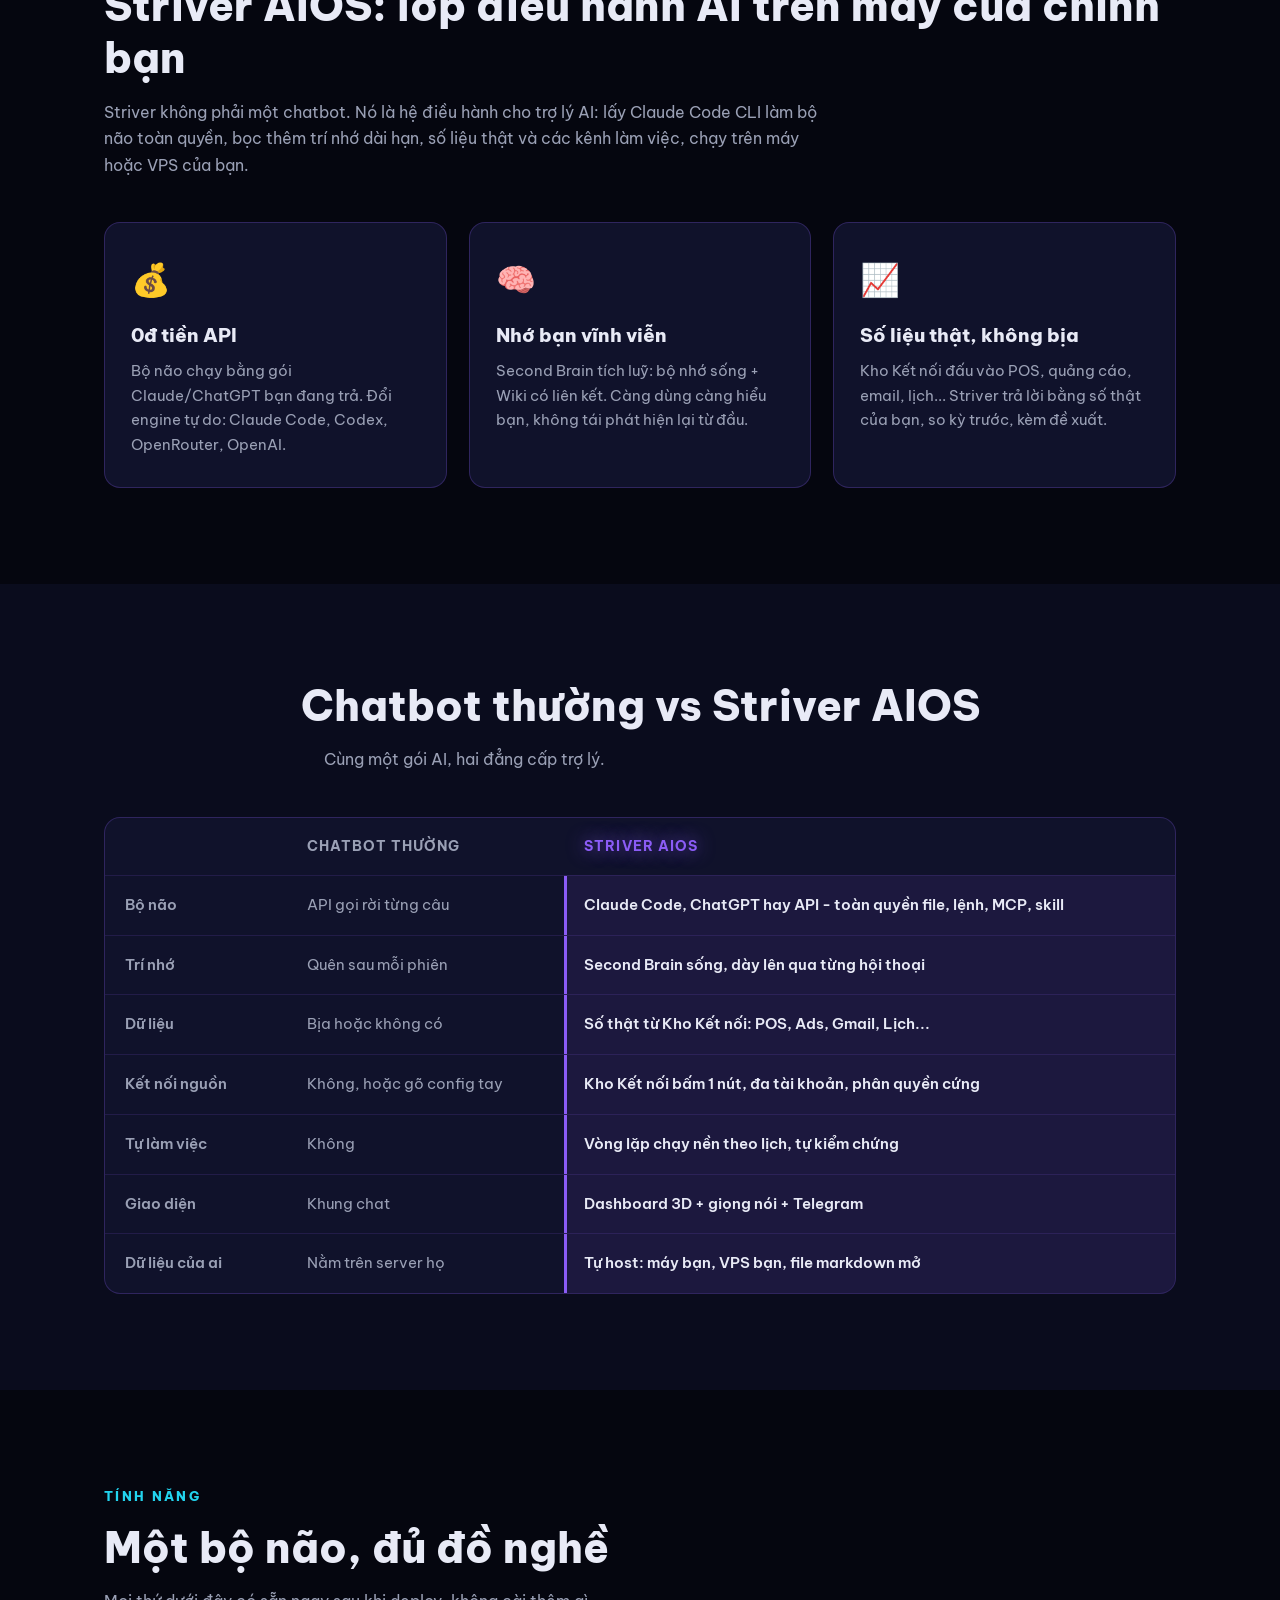
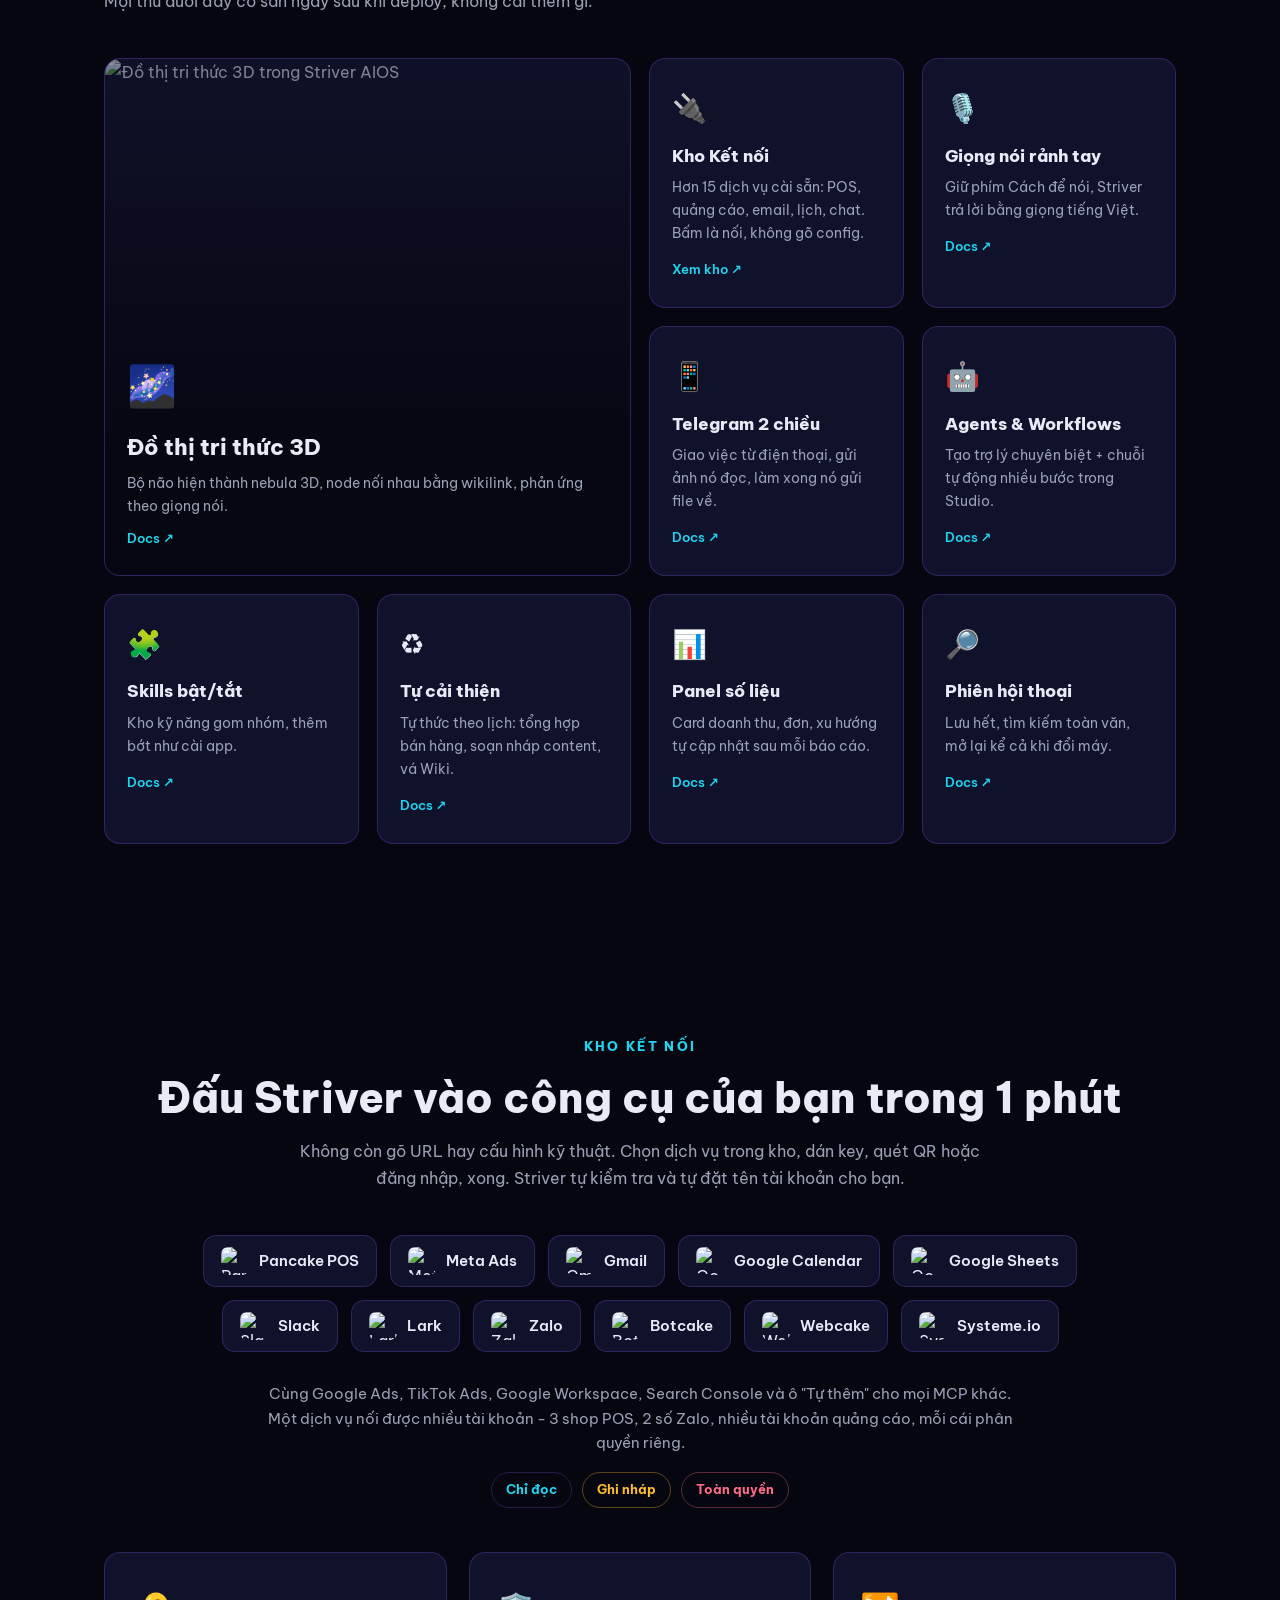
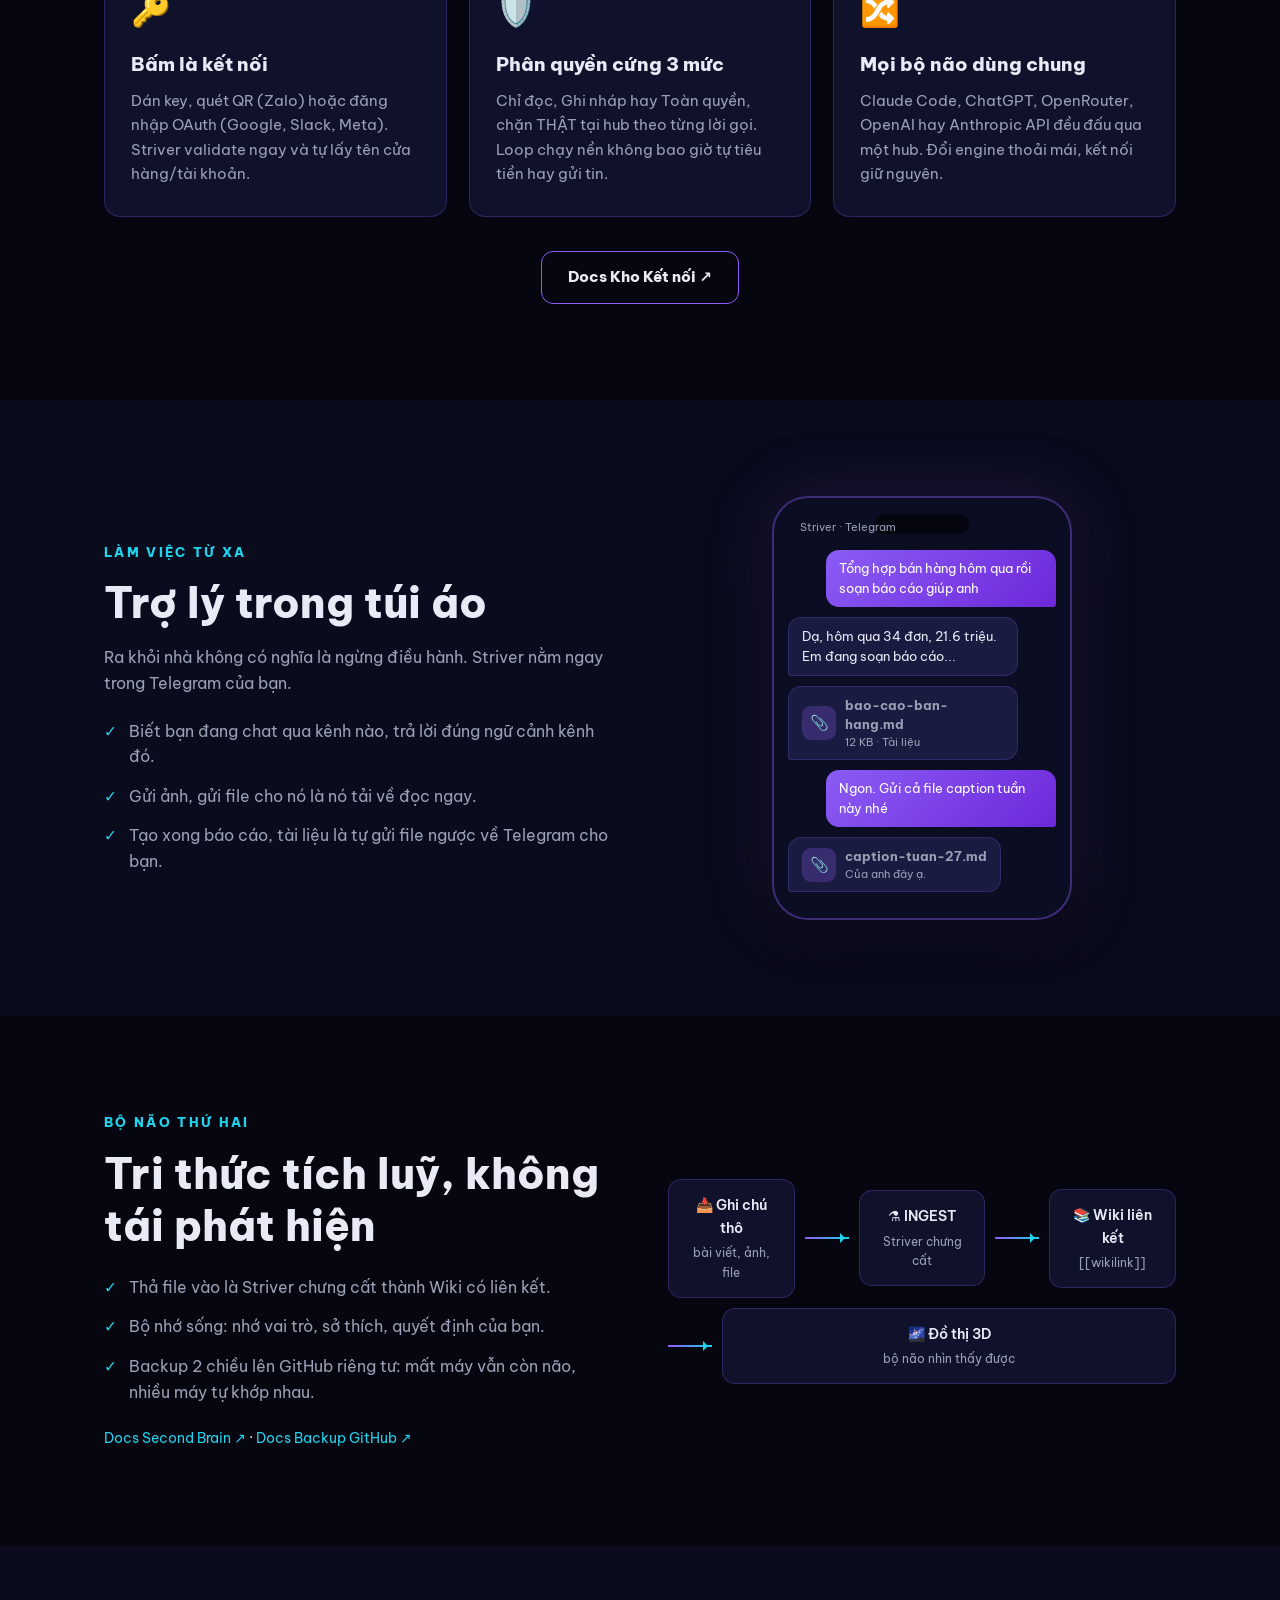
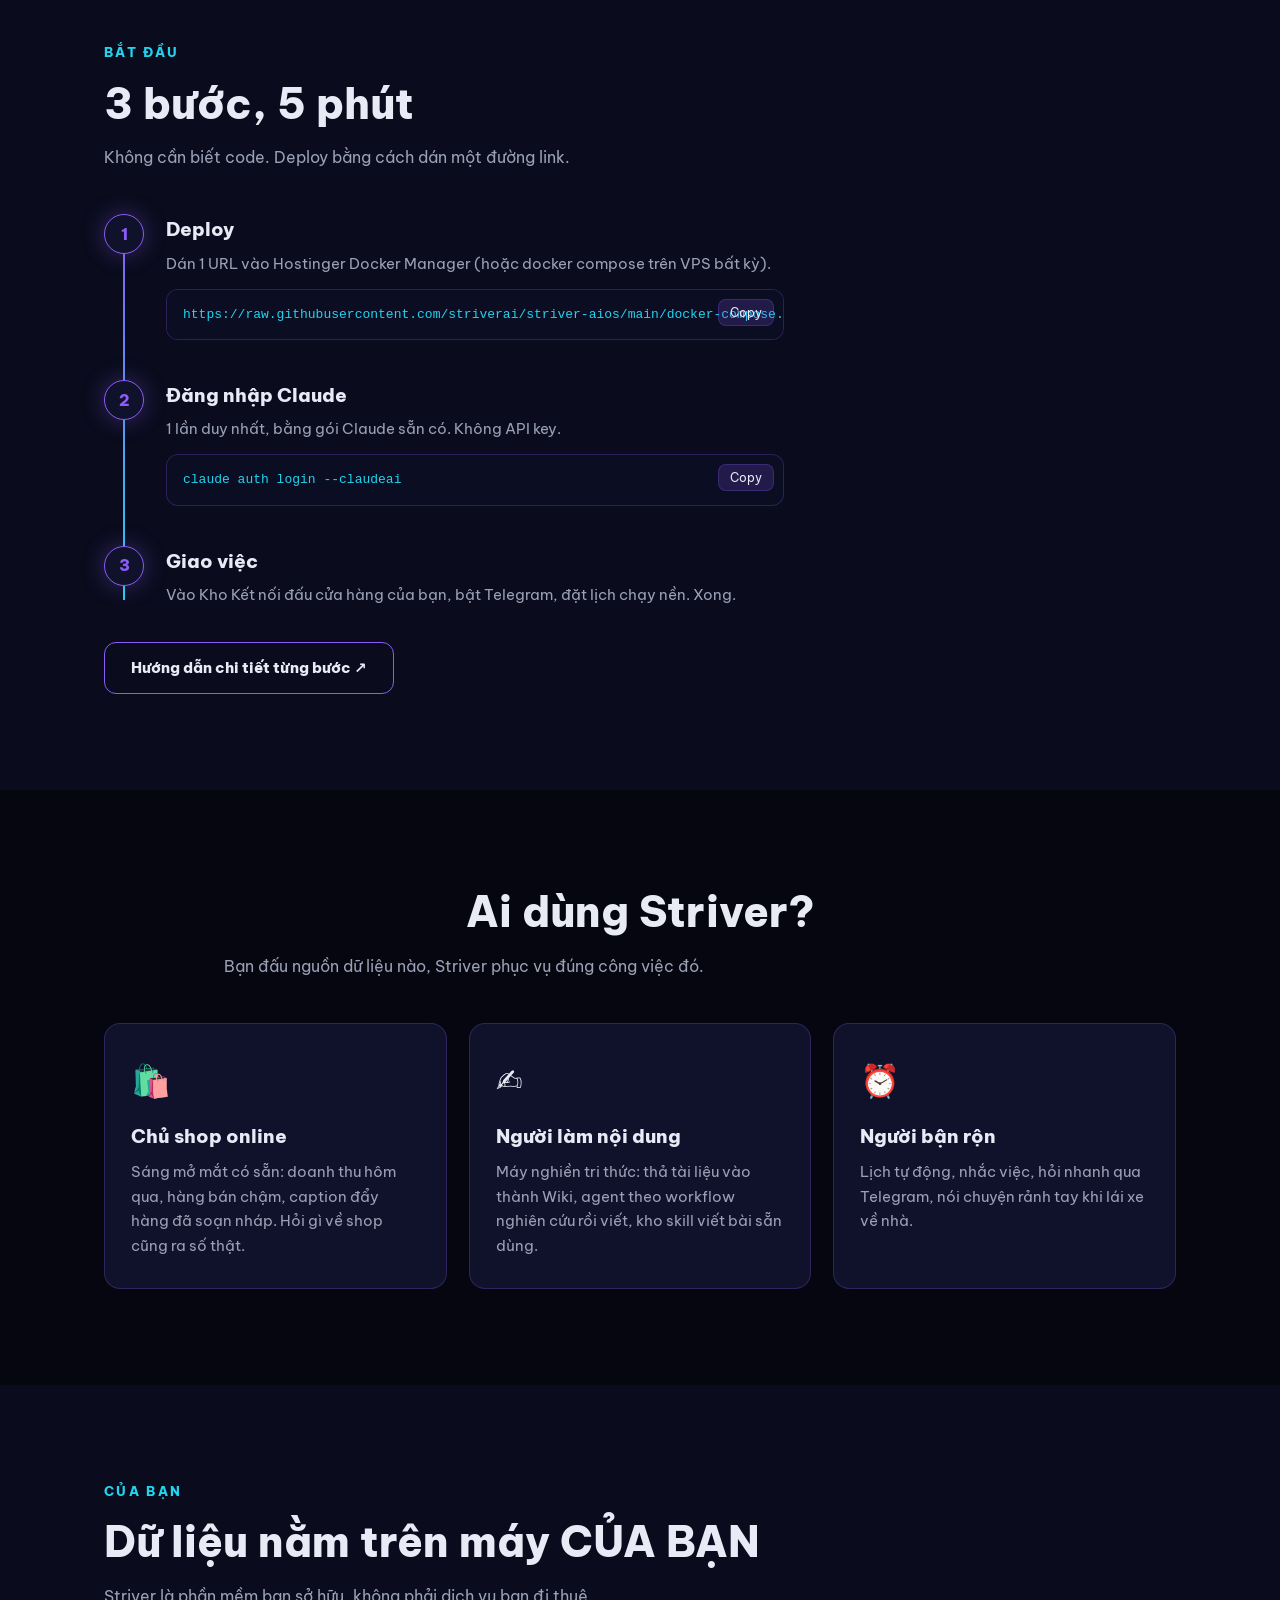
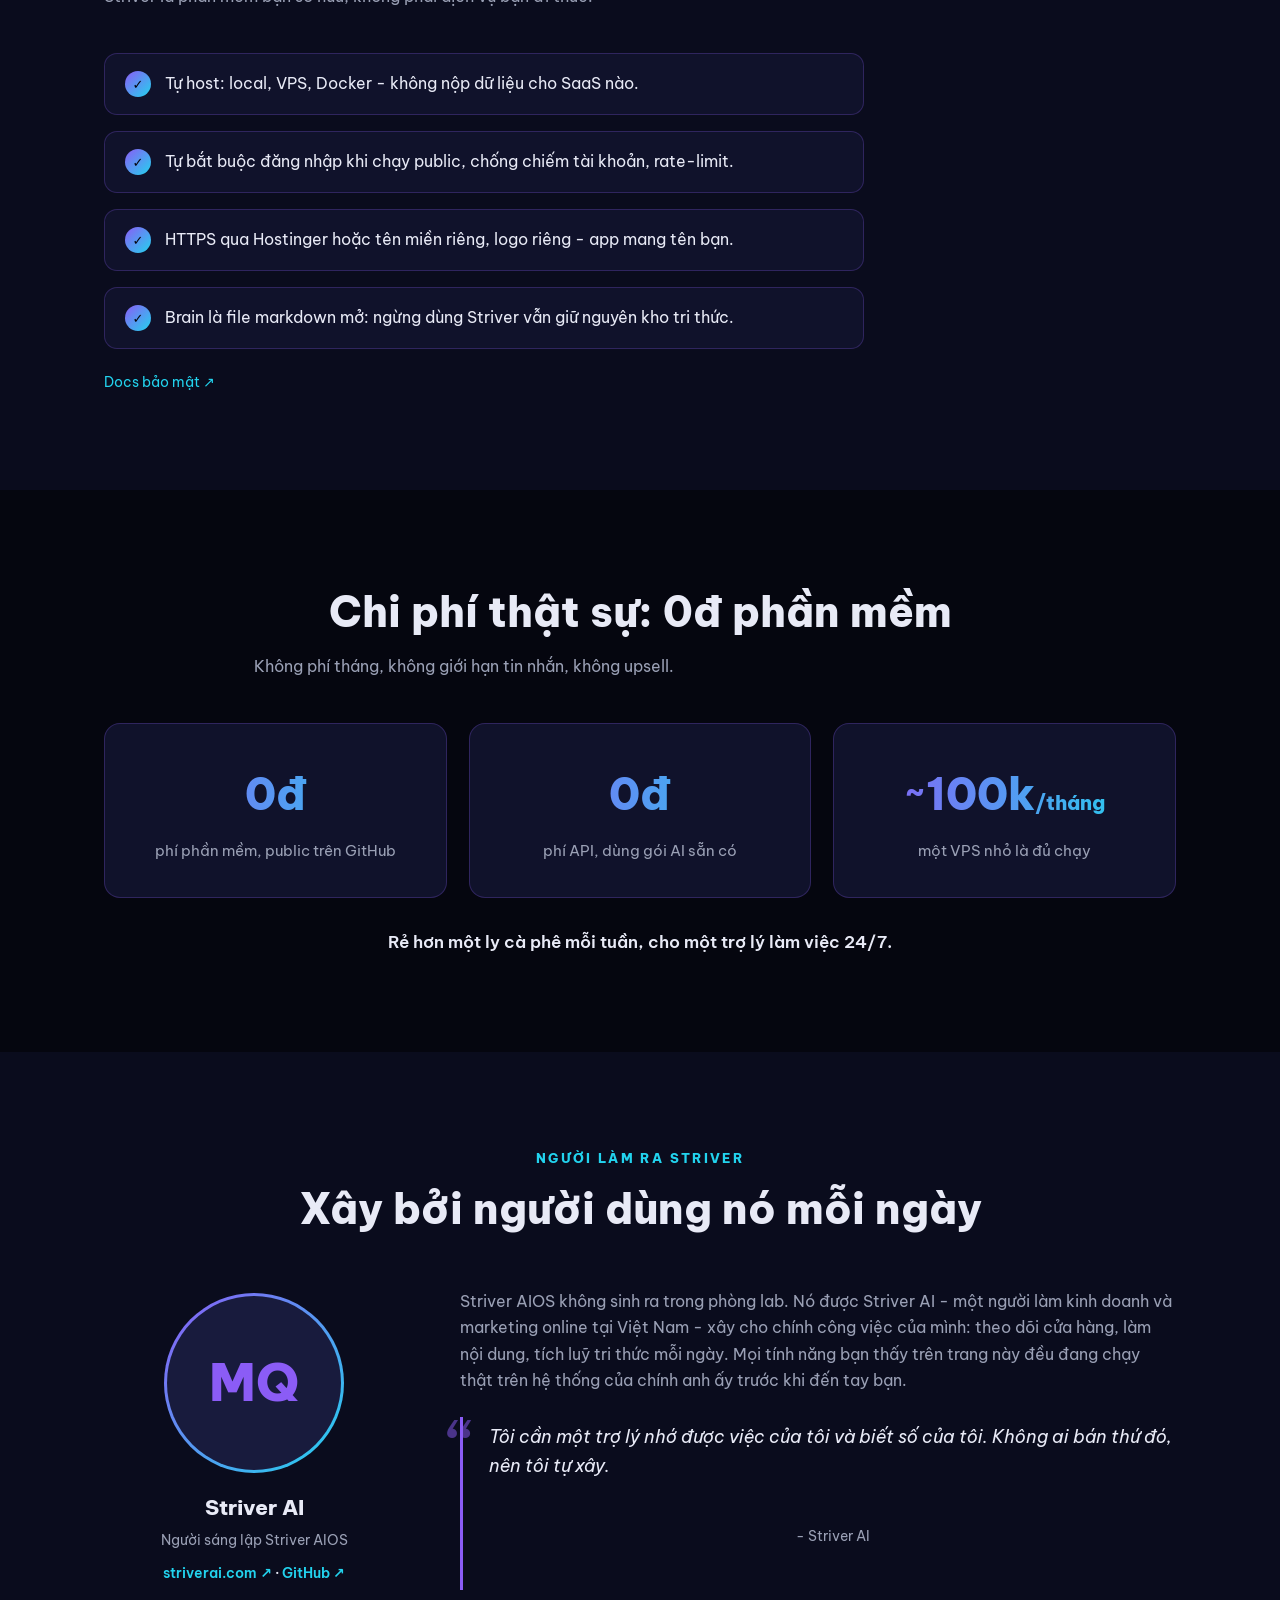
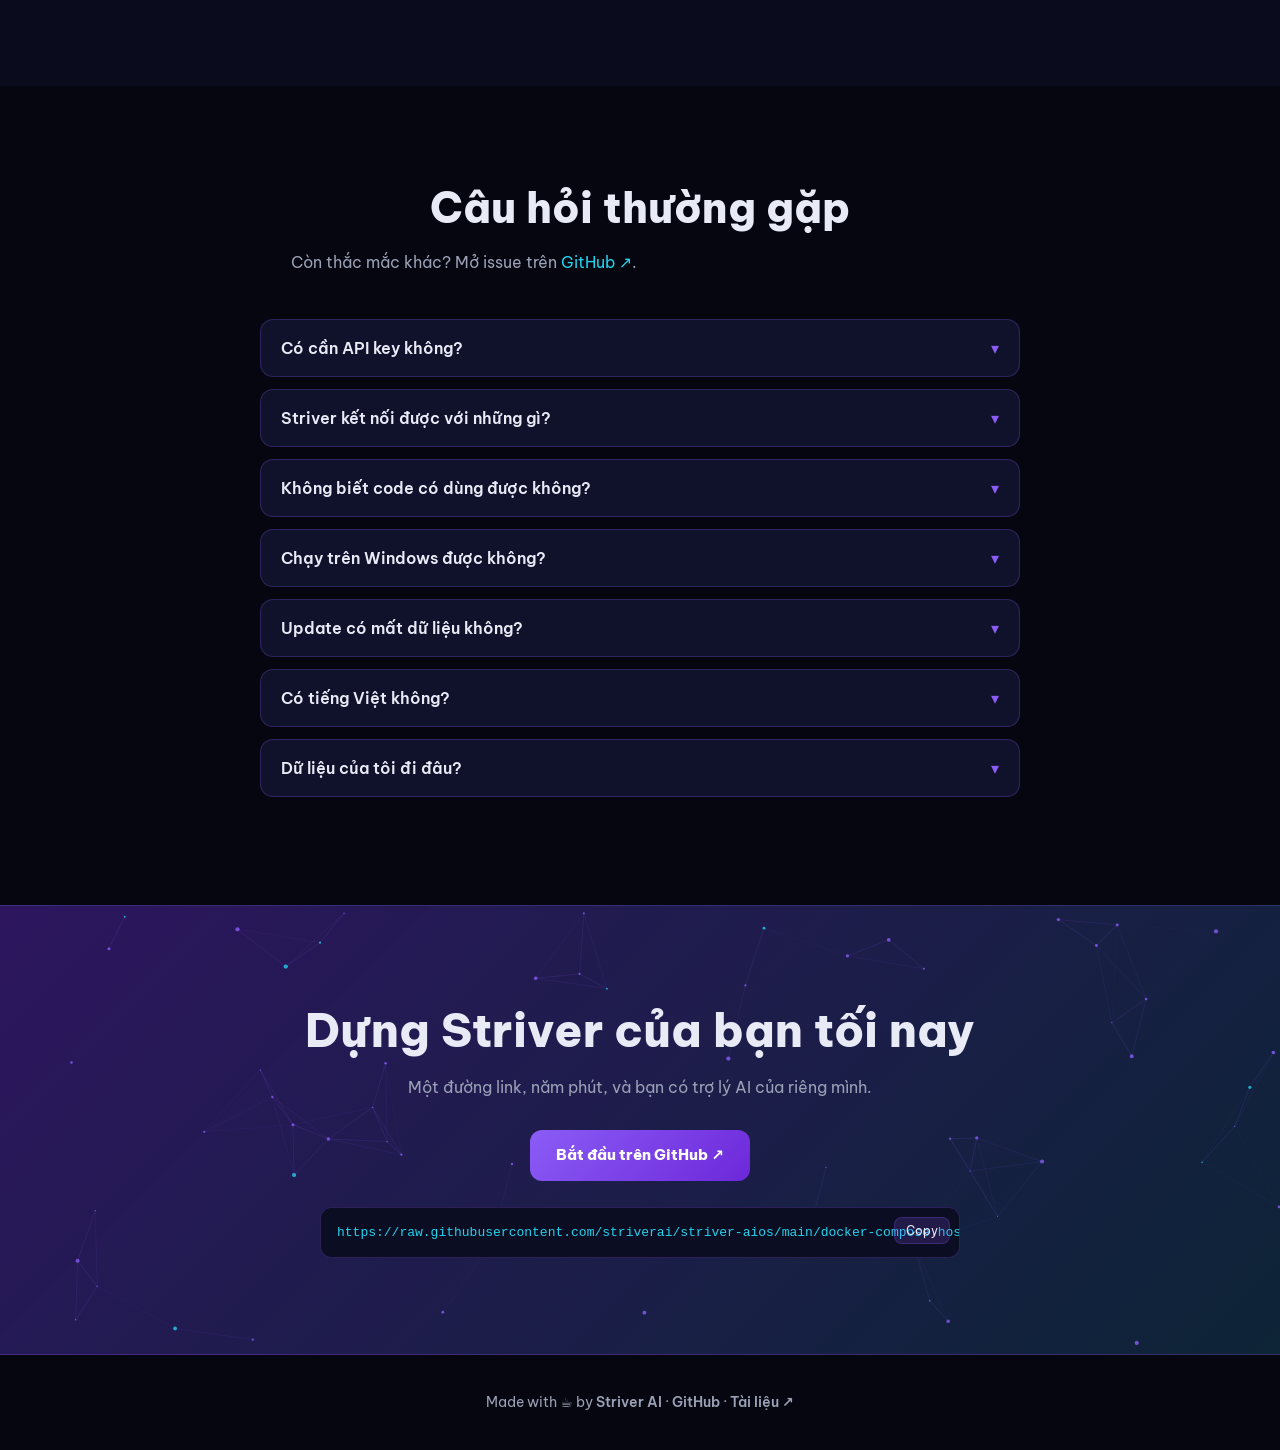
==== commit 4428b995: "Rebrand author credits: Minh Quý → Striver AI - README.md, website/, dashboard/ author footer - Exam" ====
--- a/website/index.html
+++ b/website/index.html
@@ -5,7 +5,7 @@
 <meta name="viewport" content="width=device-width, initial-scale=1">
 <title>Striver AIOS - Trợ lý AI tự host, chạy bằng gói AI bạn đang có</title>
 <meta name="description" content="Trợ lý AI + Second Brain tự host: nhớ bạn, báo số liệu thật từ kho kết nối (POS, quảng cáo, Gmail, lịch, Slack, Lark...), làm việc qua Telegram và giọng nói tiếng Việt. Chạy bằng gói Claude/ChatGPT sẵn có, không cần API key.">
-<meta name="author" content="Nguyễn Minh Quý">
+<meta name="author" content="Striver AI">
 <meta property="og:title" content="Striver AIOS - Trợ lý AI tự host, chạy bằng gói AI bạn đang có">
 <meta property="og:description" content="Trợ lý AI + Second Brain tự host: nhớ bạn, báo số liệu thật từ kho kết nối (POS, quảng cáo, Gmail, lịch, Slack, Lark...), làm việc qua Telegram và giọng nói. Chạy bằng gói Claude/ChatGPT sẵn có, không cần API key.">
 <meta property="og:type" content="website">
@@ -542,16 +542,16 @@
     <h2 class="rv center" style="margin-bottom:52px">Xây bởi người dùng nó mỗi ngày</h2>
     <div class="author-grid">
       <div class="author-side rv">
-        <div class="avatar"><div class="ph">MQ</div><img src="https://statics.pancake.vn/web-media-263/08/45/2c/d0/741157ab4886f80e74b377f5677215e8a12eeab2df1494740bc90fc9-w:1254-h:1254-l:110609-t:image/jpeg.jpg" alt="Nguyễn Minh Quý" loading="lazy" onerror="this.remove()"></div>
-        <p class="name">Nguyễn Minh Quý</p>
+        <div class="avatar"><div class="ph">MQ</div><img src="https://statics.pancake.vn/web-media-263/08/45/2c/d0/741157ab4886f80e74b377f5677215e8a12eeab2df1494740bc90fc9-w:1254-h:1254-l:110609-t:image/jpeg.jpg" alt="Striver AI" loading="lazy" onerror="this.remove()"></div>
+        <p class="name">Striver AI</p>
         <p class="role">Người sáng lập Striver AIOS</p>
-        <p class="alinks"><a href="https://minhquy.vn" target="_blank" rel="noopener">minhquy.vn ↗</a> · <a href="https://github.com/blogminhquy" target="_blank" rel="noopener">GitHub ↗</a></p>
+        <p class="alinks"><a href="https://striverai.com" target="_blank" rel="noopener">striverai.com ↗</a> · <a href="https://github.com/striverai" target="_blank" rel="noopener">GitHub ↗</a></p>
       </div>
       <div class="author-txt rv" style="--d:.2s">
-        <p>Striver AIOS không sinh ra trong phòng lab. Nó được Nguyễn Minh Quý - một người làm kinh doanh và marketing online tại Việt Nam - xây cho chính công việc của mình: theo dõi cửa hàng, làm nội dung, tích luỹ tri thức mỗi ngày. Mọi tính năng bạn thấy trên trang này đều đang chạy thật trên hệ thống của chính anh ấy trước khi đến tay bạn.</p>
+        <p>Striver AIOS không sinh ra trong phòng lab. Nó được Striver AI - một người làm kinh doanh và marketing online tại Việt Nam - xây cho chính công việc của mình: theo dõi cửa hàng, làm nội dung, tích luỹ tri thức mỗi ngày. Mọi tính năng bạn thấy trên trang này đều đang chạy thật trên hệ thống của chính anh ấy trước khi đến tay bạn.</p>
         <blockquote>
           Tôi cần một trợ lý nhớ được việc của tôi và biết số của tôi. Không ai bán thứ đó, nên tôi tự xây.
-          <footer>- Minh Quý</footer>
+          <footer>- Striver AI</footer>
         </blockquote>
       </div>
     </div>
@@ -588,7 +588,7 @@
 
 <footer>
   <div class="wrap">
-    Made with ☕ by <a href="https://minhquy.vn" target="_blank" rel="noopener">Nguyễn Minh Quý</a>
+    Made with ☕ by <a href="https://striverai.com" target="_blank" rel="noopener">Striver AI</a>
     · <a href="https://github.com/striverai/striver-aios" target="_blank" rel="noopener">GitHub</a>
     · <a href="https://github.com/striverai/striver-aios/blob/main/docs/README.md" target="_blank" rel="noopener">Tài liệu ↗</a>
   </div>
